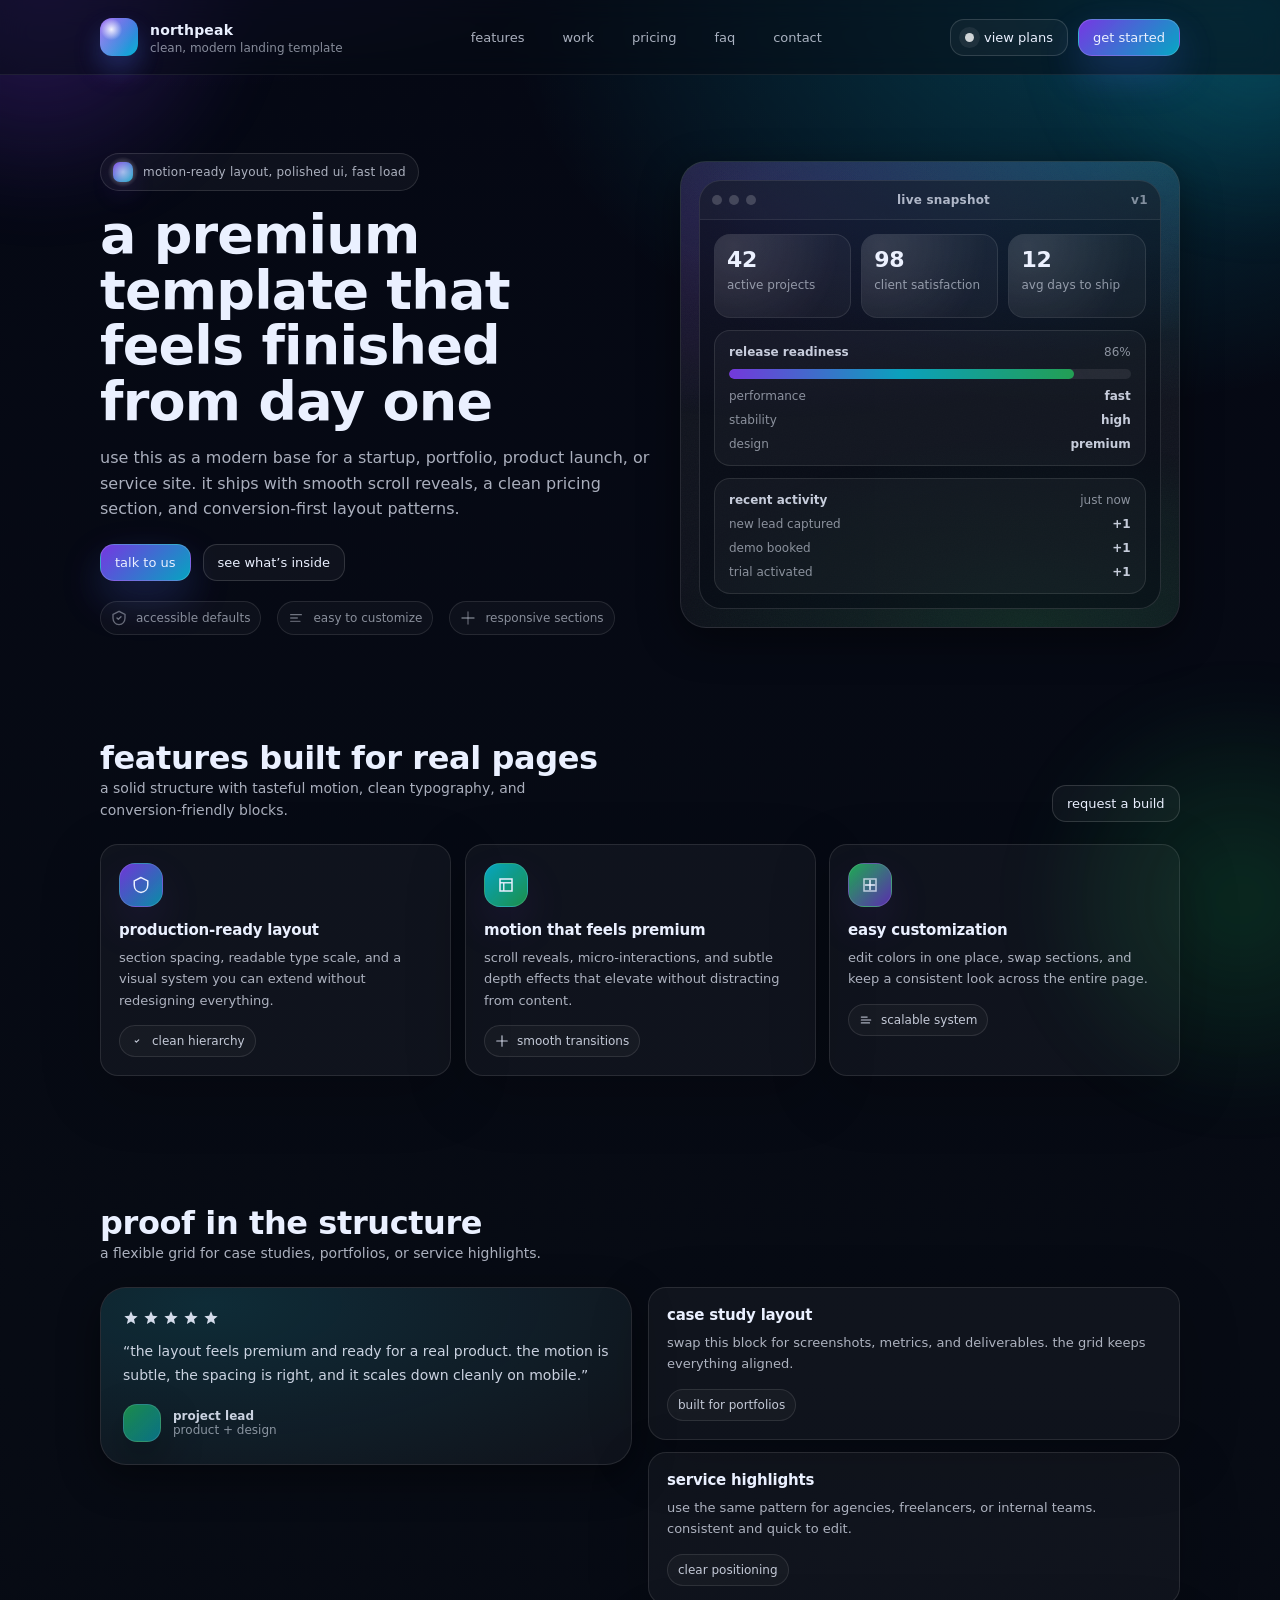
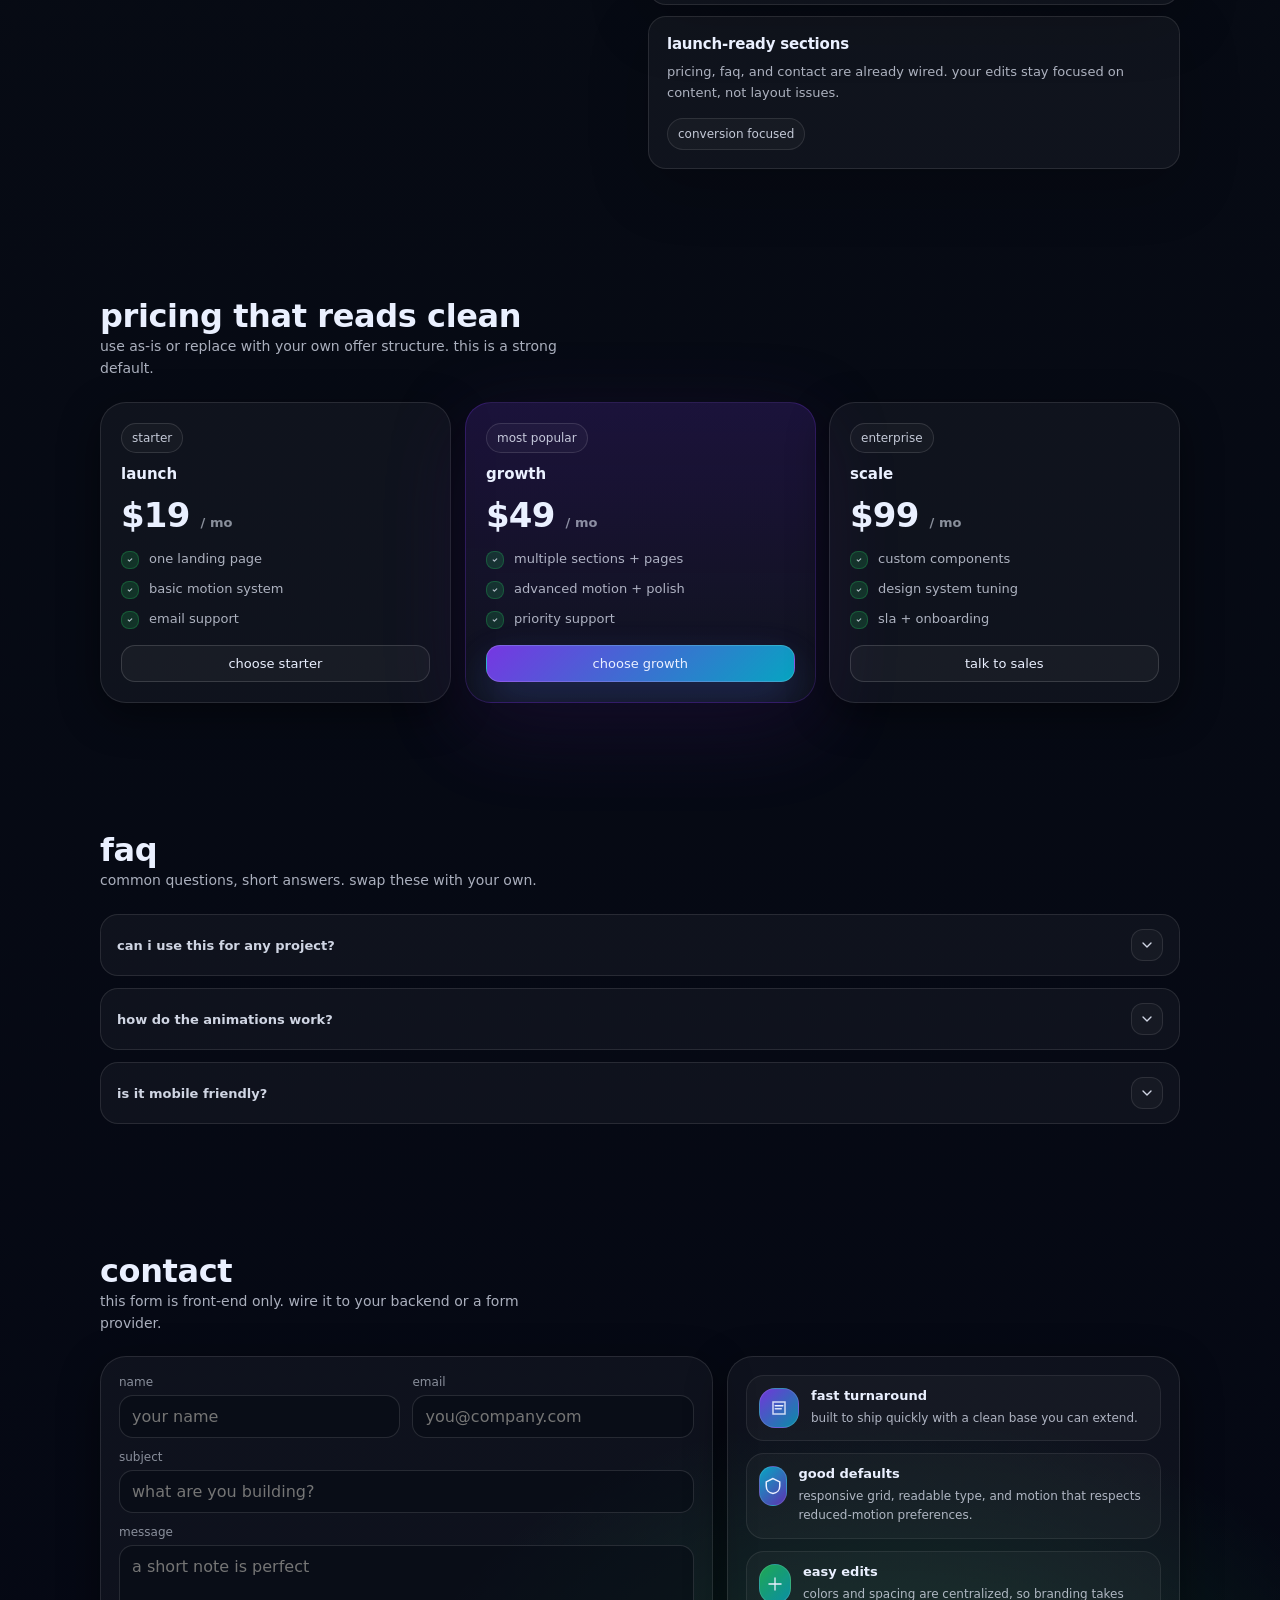
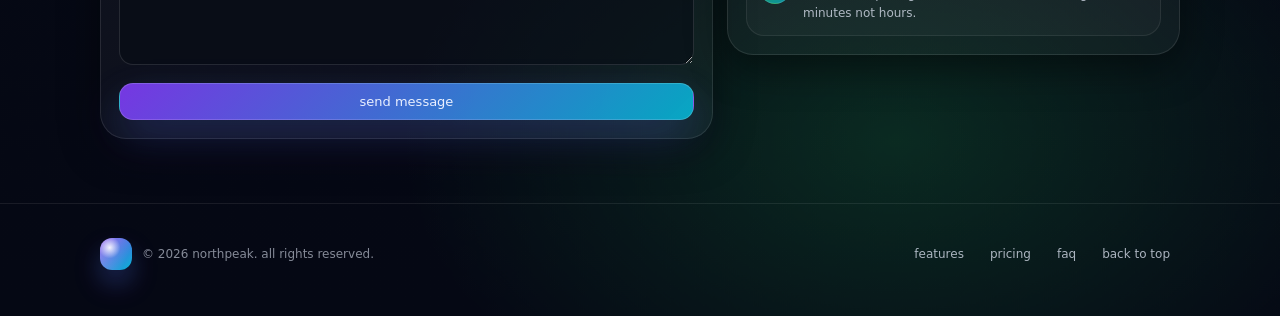
==== index.html @ d3b3d03c "Add files via upload" ====
<!doctype html>
<html lang="en">
<head>
  <meta charset="utf-8" />
  <meta name="viewport" content="width=device-width,initial-scale=1" />
  <meta name="theme-color" content="#0b1220" />
  <title>template</title>
  <style>
    :root{
      --bg:#070b14;
      --panel:rgba(255,255,255,.06);
      --panel2:rgba(255,255,255,.09);
      --stroke:rgba(255,255,255,.12);
      --text:#eaf0ff;
      --muted:rgba(234,240,255,.72);
      --muted2:rgba(234,240,255,.56);
      --brand1:#7c3aed;
      --brand2:#06b6d4;
      --brand3:#22c55e;
      --shadow:0 24px 80px rgba(0,0,0,.55);
      --shadow2:0 12px 40px rgba(0,0,0,.45);
      --r:18px;
      --r2:26px;
      --max:1120px;
      --ease:cubic-bezier(.2,.8,.2,1);
    }

    *{box-sizing:border-box}
    html{scroll-behavior:smooth}
    body{
      margin:0;
      font-family: ui-sans-serif, system-ui, -apple-system, Segoe UI, Roboto, Helvetica, Arial, "Apple Color Emoji","Segoe UI Emoji";
      color:var(--text);
      background:
        radial-gradient(1200px 800px at 15% -10%, rgba(124,58,237,.35), transparent 55%),
        radial-gradient(1000px 700px at 85% 0%, rgba(6,182,212,.28), transparent 58%),
        radial-gradient(900px 600px at 70% 95%, rgba(34,197,94,.18), transparent 55%),
        linear-gradient(180deg, #050814 0%, #070b14 38%, #050814 100%);
      overflow-x:hidden;
    }

    a{color:inherit;text-decoration:none}
    img{max-width:100%;display:block}
    button,input,textarea{font:inherit}

    .wrap{max-width:var(--max);margin:0 auto;padding:0 20px}
    .top{
      position:sticky;
      top:0;
      z-index:50;
      backdrop-filter: blur(14px);
      background:rgba(7,11,20,.55);
      border-bottom:1px solid rgba(255,255,255,.07);
      transition:all .35s var(--ease);
    }
    .top.is-scrolled{
      background:rgba(7,11,20,.78);
      border-bottom:1px solid rgba(255,255,255,.12);
    }
    .nav{
      display:flex;
      align-items:center;
      justify-content:space-between;
      height:74px;
      gap:14px;
    }
    .brand{
      display:flex;
      align-items:center;
      gap:12px;
      min-width:180px;
    }
    .mark{
      width:38px;height:38px;border-radius:12px;
      background:
        radial-gradient(18px 18px at 30% 30%, rgba(255,255,255,.9), rgba(255,255,255,.0) 60%),
        linear-gradient(135deg, var(--brand1), var(--brand2));
      box-shadow: 0 14px 28px rgba(124,58,237,.22), 0 12px 24px rgba(6,182,212,.14);
      position:relative;
      overflow:hidden;
    }
    .mark::after{
      content:"";
      position:absolute;inset:-40%;
      background: linear-gradient(90deg, transparent, rgba(255,255,255,.35), transparent);
      transform: rotate(25deg) translateX(-30%);
      animation: sheen 3.6s var(--ease) infinite;
      opacity:.8;
    }
    @keyframes sheen{
      0%{transform: rotate(25deg) translateX(-45%);opacity:.0}
      18%{opacity:.9}
      42%{opacity:.0;transform: rotate(25deg) translateX(55%)}
      100%{opacity:.0;transform: rotate(25deg) translateX(55%)}
    }
    .brand strong{font-size:14px;letter-spacing:.2px}
    .brand span{display:block;font-size:12px;color:var(--muted2);margin-top:2px}

    .links{
      display:flex;
      align-items:center;
      gap:18px;
    }
    .links a{
      font-size:13px;
      color:var(--muted);
      padding:10px 10px;
      border-radius:12px;
      transition:all .25s var(--ease);
    }
    .links a:hover{
      color:var(--text);
      background:rgba(255,255,255,.06);
    }

    .cta{
      display:flex;
      align-items:center;
      gap:10px;
    }
    .btn{
      border:1px solid rgba(255,255,255,.14);
      background:rgba(255,255,255,.04);
      color:var(--text);
      padding:10px 14px;
      border-radius:14px;
      font-size:13px;
      cursor:pointer;
      transition:all .25s var(--ease);
      display:inline-flex;
      align-items:center;
      gap:10px;
      user-select:none;
    }
    .btn:hover{transform:translateY(-1px);background:rgba(255,255,255,.07);border-color:rgba(255,255,255,.2)}
    .btn:active{transform:translateY(0px) scale(.99)}
    .btn.primary{
      background:linear-gradient(135deg, rgba(124,58,237,.95), rgba(6,182,212,.9));
      border-color:rgba(255,255,255,.16);
      box-shadow:0 18px 44px rgba(124,58,237,.18), 0 16px 40px rgba(6,182,212,.12);
    }
    .btn.primary:hover{filter:saturate(1.05);transform:translateY(-1px)}
    .btn .dot{
      width:9px;height:9px;border-radius:999px;background:rgba(255,255,255,.9);
      box-shadow:0 0 0 6px rgba(255,255,255,.08);
      opacity:.9;
    }

    .burger{
      display:none;
      width:44px;height:44px;
      border-radius:14px;
      border:1px solid rgba(255,255,255,.14);
      background:rgba(255,255,255,.04);
      cursor:pointer;
      transition:all .25s var(--ease);
      align-items:center;
      justify-content:center;
    }
    .burger:hover{background:rgba(255,255,255,.07)}
    .burger svg{opacity:.9}

    .mobile{
      display:none;
      border-top:1px solid rgba(255,255,255,.08);
      padding:14px 0 18px;
    }
    .mobile a{
      display:flex;
      padding:12px 10px;
      border-radius:14px;
      color:var(--muted);
      transition:all .2s var(--ease);
      justify-content:space-between;
    }
    .mobile a:hover{background:rgba(255,255,255,.06);color:var(--text)}
    .mobile .row{
      display:flex;
      gap:10px;
      padding:10px 10px 0;
    }
    .mobile.open{display:block;animation: drop .28s var(--ease) both}
    @keyframes drop{from{opacity:0;transform:translateY(-6px)}to{opacity:1;transform:translateY(0)}}

    .hero{
      position:relative;
      padding:78px 0 40px;
    }
    .grid{
      display:grid;
      grid-template-columns: 1.05fr .95fr;
      gap:28px;
      align-items:center;
    }
    .badge{
      display:inline-flex;
      align-items:center;
      gap:10px;
      padding:8px 12px;
      border:1px solid rgba(255,255,255,.12);
      background:rgba(255,255,255,.04);
      border-radius:999px;
      color:var(--muted);
      font-size:12px;
      letter-spacing:.2px;
      width:max-content;
    }
    .spark{
      width:20px;height:20px;border-radius:7px;
      background:linear-gradient(135deg, rgba(124,58,237,.95), rgba(6,182,212,.9));
      position:relative;
      box-shadow:0 12px 24px rgba(124,58,237,.16);
    }
    .spark::after{
      content:"";
      position:absolute;inset:-40%;
      background:radial-gradient(circle, rgba(255,255,255,.55), transparent 60%);
      animation:pulse 2.4s var(--ease) infinite;
    }
    @keyframes pulse{
      0%,100%{transform:scale(.82);opacity:.55}
      50%{transform:scale(1.05);opacity:.95}
    }

    h1{
      margin:16px 0 14px;
      font-size: clamp(34px, 4.4vw, 54px);
      line-height:1.03;
      letter-spacing:-.8px;
    }
    .lead{
      color:var(--muted);
      font-size:16px;
      line-height:1.6;
      max-width:54ch;
    }
    .hero-actions{
      display:flex;
      gap:12px;
      margin-top:22px;
      flex-wrap:wrap;
    }
    .meta{
      display:flex;
      gap:16px;
      margin-top:20px;
      flex-wrap:wrap;
      color:var(--muted2);
      font-size:12px;
    }
    .meta .pill{
      display:flex;
      align-items:center;
      gap:9px;
      padding:8px 10px;
      border-radius:999px;
      border:1px solid rgba(255,255,255,.1);
      background:rgba(255,255,255,.03);
    }
    .meta svg{opacity:.8}

    .panel{
      border:1px solid rgba(255,255,255,.10);
      background:linear-gradient(180deg, rgba(255,255,255,.06), rgba(255,255,255,.03));
      border-radius:var(--r2);
      box-shadow:var(--shadow2);
      overflow:hidden;
      position:relative;
    }
    .panel::before{
      content:"";
      position:absolute;inset:-2px;
      background:
        radial-gradient(800px 360px at 20% 10%, rgba(124,58,237,.22), transparent 60%),
        radial-gradient(680px 320px at 80% 0%, rgba(6,182,212,.18), transparent 60%),
        radial-gradient(600px 320px at 70% 100%, rgba(34,197,94,.14), transparent 62%);
      opacity:.9;
      pointer-events:none;
    }
    .panel-inner{
      position:relative;
      padding:18px;
    }
    .mock{
      border-radius:22px;
      border:1px solid rgba(255,255,255,.12);
      background:rgba(7,11,20,.55);
      overflow:hidden;
    }
    .mock-top{
      display:flex;
      gap:8px;
      padding:12px 12px;
      border-bottom:1px solid rgba(255,255,255,.08);
      background:rgba(255,255,255,.03);
      align-items:center;
      justify-content:space-between;
    }
    .dots{display:flex;gap:7px;align-items:center}
    .dots i{
      width:10px;height:10px;border-radius:999px;display:block;
      background:rgba(255,255,255,.18);
    }
    .mock-top b{
      font-size:12px;
      color:rgba(234,240,255,.8);
      letter-spacing:.2px;
      font-weight:600;
      opacity:.9;
    }
    .mock-body{
      padding:14px;
      display:grid;
      gap:12px;
    }
    .kpi{
      display:grid;
      grid-template-columns: repeat(3, 1fr);
      gap:10px;
    }
    .kpi .card{
      border:1px solid rgba(255,255,255,.1);
      background:rgba(255,255,255,.04);
      border-radius:16px;
      padding:12px;
      min-height:84px;
      position:relative;
      overflow:hidden;
      transform:translateZ(0);
    }
    .kpi .card::after{
      content:"";
      position:absolute;inset:-40%;
      background:radial-gradient(circle at 30% 30%, rgba(255,255,255,.16), transparent 55%);
      opacity:.75;
      transform:translate3d(0,0,0);
      animation: floaty 5.5s var(--ease) infinite;
    }
    @keyframes floaty{
      0%,100%{transform:translate3d(-6%, -4%, 0)}
      50%{transform:translate3d(6%, 5%, 0)}
    }
    .kpi .card > div{position:relative}
    .kpi .num{
      font-size:22px;
      letter-spacing:-.3px;
      font-weight:700;
    }
    .kpi .lbl{
      margin-top:6px;
      font-size:12px;
      color:var(--muted2);
    }
    .mini{
      border:1px solid rgba(255,255,255,.1);
      background:rgba(255,255,255,.04);
      border-radius:16px;
      padding:14px;
      display:grid;
      gap:10px;
    }
    .bar{
      height:10px;border-radius:999px;
      background:rgba(255,255,255,.08);
      overflow:hidden;
      position:relative;
    }
    .bar > span{
      display:block;height:100%;
      width:0%;
      border-radius:999px;
      background:linear-gradient(90deg, rgba(124,58,237,.9), rgba(6,182,212,.85), rgba(34,197,94,.75));
      transition:width 1.2s var(--ease);
      box-shadow:0 12px 30px rgba(124,58,237,.14);
    }
    .mini .row{
      display:flex;align-items:center;justify-content:space-between;
      color:rgba(234,240,255,.84);
      font-size:12px;
    }
    .mini .row span{color:var(--muted2)}
    .noise{
      position:absolute;inset:0;
      background-image:url("data:image/svg+xml,%3Csvg xmlns='http://www.w3.org/2000/svg' width='180' height='180'%3E%3Cfilter id='n'%3E%3CfeTurbulence type='fractalNoise' baseFrequency='.75' numOctaves='3' stitchTiles='stitch'/%3E%3C/filter%3E%3Crect width='180' height='180' filter='url(%23n)' opacity='.14'/%3E%3C/svg%3E");
      mix-blend-mode:overlay;
      opacity:.25;
      pointer-events:none;
    }

    .section{
      padding:64px 0;
    }
    .head{
      display:flex;
      align-items:flex-end;
      justify-content:space-between;
      gap:20px;
      margin-bottom:22px;
    }
    .head h2{
      margin:0;
      font-size: clamp(22px, 3vw, 32px);
      letter-spacing:-.4px;
    }
    .head p{
      margin:0;
      color:var(--muted);
      max-width:52ch;
      line-height:1.6;
      font-size:14px;
    }

    .cards{
      display:grid;
      grid-template-columns: repeat(3, 1fr);
      gap:14px;
    }
    .card2{
      border:1px solid rgba(255,255,255,.1);
      background:rgba(255,255,255,.04);
      border-radius:var(--r);
      padding:18px;
      box-shadow: 0 18px 60px rgba(0,0,0,.22);
      transition: transform .35s var(--ease), background .35s var(--ease), border-color .35s var(--ease);
      position:relative;
      overflow:hidden;
    }
    .card2:hover{
      transform: translateY(-4px);
      background:rgba(255,255,255,.06);
      border-color:rgba(255,255,255,.16);
    }
    .ic{
      width:44px;height:44px;border-radius:16px;
      background:linear-gradient(135deg, rgba(124,58,237,.9), rgba(6,182,212,.75));
      border:1px solid rgba(255,255,255,.12);
      box-shadow: 0 18px 44px rgba(124,58,237,.12);
      display:flex;align-items:center;justify-content:center;
      margin-bottom:14px;
    }
    .card2 h3{
      margin:0 0 8px;
      font-size:15px;
      letter-spacing:-.2px;
    }
    .card2 p{
      margin:0;
      color:var(--muted);
      font-size:13px;
      line-height:1.65;
    }
    .chip{
      display:inline-flex;
      align-items:center;
      gap:8px;
      margin-top:14px;
      font-size:12px;
      color:rgba(234,240,255,.82);
      padding:8px 10px;
      border-radius:999px;
      border:1px solid rgba(255,255,255,.1);
      background:rgba(255,255,255,.03);
    }

    .split{
      display:grid;
      grid-template-columns: 1fr 1fr;
      gap:16px;
      align-items:start;
    }

    .quote{
      border:1px solid rgba(255,255,255,.1);
      background:rgba(255,255,255,.04);
      border-radius:var(--r2);
      padding:22px;
      box-shadow:var(--shadow2);
      position:relative;
      overflow:hidden;
    }
    .quote::before{
      content:"";
      position:absolute;inset:-2px;
      background:radial-gradient(900px 360px at 20% 10%, rgba(6,182,212,.16), transparent 60%);
      opacity:.9;
      pointer-events:none;
    }
    .quote > div{position:relative}
    .quote .stars{display:flex;gap:4px;opacity:.9}
    .quote p{
      margin:14px 0 16px;
      color:rgba(234,240,255,.86);
      line-height:1.7;
      font-size:14px;
    }
    .who{
      display:flex;align-items:center;gap:12px;
      color:var(--muted2);
      font-size:12px;
    }
    .avatar{
      width:38px;height:38px;border-radius:14px;
      background:linear-gradient(135deg, rgba(34,197,94,.65), rgba(6,182,212,.55));
      border:1px solid rgba(255,255,255,.12);
      box-shadow:0 18px 40px rgba(0,0,0,.35);
    }
    .who b{color:rgba(234,240,255,.86);font-weight:650}

    .pricing{
      display:grid;
      grid-template-columns: repeat(3, 1fr);
      gap:14px;
      align-items:stretch;
    }
    .price{
      border:1px solid rgba(255,255,255,.1);
      background:rgba(255,255,255,.04);
      border-radius:var(--r2);
      padding:20px;
      box-shadow:var(--shadow2);
      position:relative;
      overflow:hidden;
      transition: transform .35s var(--ease), background .35s var(--ease), border-color .35s var(--ease);
    }
    .price:hover{transform:translateY(-4px);border-color:rgba(255,255,255,.16);background:rgba(255,255,255,.055)}
    .price.featured{
      background:linear-gradient(180deg, rgba(124,58,237,.18), rgba(255,255,255,.04));
      border-color:rgba(124,58,237,.25);
      box-shadow:0 26px 90px rgba(124,58,237,.14), 0 18px 70px rgba(0,0,0,.45);
    }
    .price .tag{
      display:inline-flex;
      padding:7px 10px;
      border-radius:999px;
      font-size:12px;
      border:1px solid rgba(255,255,255,.12);
      background:rgba(255,255,255,.03);
      color:rgba(234,240,255,.82);
    }
    .price h3{margin:12px 0 6px;font-size:15px}
    .amt{font-size:34px;font-weight:780;letter-spacing:-.8px;margin:12px 0 6px}
    .amt span{font-size:13px;color:var(--muted2);font-weight:600;letter-spacing:0}
    .list{margin:14px 0 16px;padding:0;list-style:none;display:grid;gap:10px}
    .list li{display:flex;gap:10px;align-items:flex-start;color:var(--muted);font-size:13px;line-height:1.5}
    .tick{
      width:18px;height:18px;border-radius:8px;
      background:rgba(34,197,94,.18);
      border:1px solid rgba(34,197,94,.28);
      display:flex;align-items:center;justify-content:center;
      flex:0 0 auto;
      margin-top:2px;
    }

    .faq{
      display:grid;
      gap:12px;
    }
    details{
      border:1px solid rgba(255,255,255,.1);
      background:rgba(255,255,255,.04);
      border-radius:var(--r);
      padding:14px 16px;
      transition:background .25s var(--ease), border-color .25s var(--ease);
    }
    details[open]{background:rgba(255,255,255,.06);border-color:rgba(255,255,255,.16)}
    summary{
      cursor:pointer;
      list-style:none;
      display:flex;align-items:center;justify-content:space-between;
      gap:12px;
      color:rgba(234,240,255,.88);
      font-weight:640;
      font-size:13px;
      outline:none;
    }
    summary::-webkit-details-marker{display:none}
    .ans{
      margin-top:10px;
      color:var(--muted);
      line-height:1.7;
      font-size:13px;
      max-width:90ch;
    }
    .chev{
      width:32px;height:32px;border-radius:12px;
      border:1px solid rgba(255,255,255,.1);
      background:rgba(255,255,255,.03);
      display:flex;align-items:center;justify-content:center;
      transition:transform .25s var(--ease);
      flex:0 0 auto;
    }
    details[open] .chev{transform:rotate(180deg)}

    .contact{
      display:grid;
      grid-template-columns: 1.15fr .85fr;
      gap:14px;
      align-items:start;
    }
    .form{
      border:1px solid rgba(255,255,255,.1);
      background:rgba(255,255,255,.04);
      border-radius:var(--r2);
      padding:18px;
      box-shadow:var(--shadow2);
    }
    .form .row{
      display:grid;
      grid-template-columns: 1fr 1fr;
      gap:12px;
      margin-bottom:12px;
    }
    .field label{
      display:block;
      font-size:12px;
      color:var(--muted2);
      margin:0 0 6px;
    }
    .field input,.field textarea{
      width:100%;
      border-radius:14px;
      border:1px solid rgba(255,255,255,.12);
      background:rgba(7,11,20,.55);
      padding:11px 12px;
      color:rgba(234,240,255,.9);
      outline:none;
      transition:border-color .2s var(--ease), background .2s var(--ease);
    }
    .field input:focus,.field textarea:focus{
      border-color:rgba(6,182,212,.38);
      background:rgba(7,11,20,.68);
    }
    .field textarea{min-height:120px;resize:vertical}
    .side{
      border:1px solid rgba(255,255,255,.1);
      background:rgba(255,255,255,.04);
      border-radius:var(--r2);
      padding:18px;
      box-shadow:var(--shadow2);
      display:grid;
      gap:12px;
      position:sticky;
      top:100px;
    }
    .side .item{
      display:flex;gap:12px;align-items:flex-start;
      padding:12px;
      border-radius:18px;
      border:1px solid rgba(255,255,255,.08);
      background:rgba(255,255,255,.03);
    }
    .side .item b{display:block;font-size:13px}
    .side .item p{margin:6px 0 0;color:var(--muted);font-size:12px;line-height:1.6}

    .footer{
      padding:34px 0 46px;
      border-top:1px solid rgba(255,255,255,.08);
      color:var(--muted2);
      font-size:12px;
    }
    .foot{
      display:flex;align-items:center;justify-content:space-between;gap:18px;flex-wrap:wrap;
    }
    .foot a{color:var(--muted);padding:8px 10px;border-radius:12px}
    .foot a:hover{background:rgba(255,255,255,.06);color:rgba(234,240,255,.86)}

    .reveal{
      opacity:0;
      transform: translateY(14px);
      transition: opacity .7s var(--ease), transform .7s var(--ease);
      will-change: transform, opacity;
    }
    .reveal.in{
      opacity:1;
      transform: translateY(0px);
    }
    .reveal.delay1{transition-delay:.06s}
    .reveal.delay2{transition-delay:.12s}
    .reveal.delay3{transition-delay:.18s}
    .reveal.delay4{transition-delay:.24s}

    .glow{
      position:absolute;
      inset:auto;
      pointer-events:none;
      filter: blur(30px);
      opacity:.55;
      transform:translateZ(0);
    }
    .glow.g1{width:520px;height:520px;left:-220px;top:-260px;background:radial-gradient(circle, rgba(124,58,237,.55), transparent 60%)}
    .glow.g2{width:520px;height:520px;right:-240px;top:-240px;background:radial-gradient(circle, rgba(6,182,212,.45), transparent 60%)}
    .glow.g3{width:520px;height:520px;right:-220px;bottom:-260px;background:radial-gradient(circle, rgba(34,197,94,.34), transparent 60%)}

    @media (max-width: 980px){
      .grid{grid-template-columns:1fr;gap:18px}
      .cards{grid-template-columns:1fr;gap:12px}
      .pricing{grid-template-columns:1fr;gap:12px}
      .split{grid-template-columns:1fr}
      .contact{grid-template-columns:1fr}
      .side{position:relative;top:auto}
      .links{display:none}
      .burger{display:flex}
      .brand{min-width:auto}
      .kpi{grid-template-columns:1fr;gap:10px}
      .form .row{grid-template-columns:1fr}
    }

    @media (prefers-reduced-motion: reduce){
      html{scroll-behavior:auto}
      .mark::after,.spark::after,.kpi .card::after{animation:none}
      .reveal{transition:none;transform:none;opacity:1}
      .btn:hover,.card2:hover,.price:hover{transform:none}
    }
  </style>
</head>
<body>
  <div class="glow g1"></div>
  <div class="glow g2"></div>
  <div class="glow g3"></div>

  <header class="top" id="top">
    <div class="wrap">
      <div class="nav">
        <a class="brand" href="#home" aria-label="home">
          <div class="mark" aria-hidden="true"></div>
          <div>
            <strong>northpeak</strong>
            <span>clean, modern landing template</span>
          </div>
        </a>

        <nav class="links" aria-label="primary">
          <a href="#features">features</a>
          <a href="#work">work</a>
          <a href="#pricing">pricing</a>
          <a href="#faq">faq</a>
          <a href="#contact">contact</a>
        </nav>

        <div class="cta">
          <a class="btn" href="#pricing"><span class="dot"></span>view plans</a>
          <a class="btn primary" href="#contact">get started</a>
          <button class="burger" id="burger" aria-label="open menu" aria-expanded="false">
            <svg width="18" height="18" viewBox="0 0 24 24" fill="none" xmlns="http://www.w3.org/2000/svg" aria-hidden="true">
              <path d="M4 7H20" stroke="currentColor" stroke-width="2" stroke-linecap="round"/>
              <path d="M4 12H20" stroke="currentColor" stroke-width="2" stroke-linecap="round"/>
              <path d="M4 17H20" stroke="currentColor" stroke-width="2" stroke-linecap="round"/>
            </svg>
          </button>
        </div>
      </div>

      <div class="mobile" id="mobile">
        <a href="#features">features <span>→</span></a>
        <a href="#work">work <span>→</span></a>
        <a href="#pricing">pricing <span>→</span></a>
        <a href="#faq">faq <span>→</span></a>
        <a href="#contact">contact <span>→</span></a>
        <div class="row">
          <a class="btn" href="#pricing" style="flex:1;justify-content:center"><span class="dot"></span>view plans</a>
          <a class="btn primary" href="#contact" style="flex:1;justify-content:center">get started</a>
        </div>
      </div>
    </div>
  </header>

  <main id="home">
    <section class="hero">
      <div class="wrap">
        <div class="grid">
          <div>
            <div class="badge reveal in">
              <div class="spark" aria-hidden="true"></div>
              motion-ready layout, polished ui, fast load
            </div>

            <h1 class="reveal in delay1">a premium template that feels finished from day one</h1>
            <p class="lead reveal in delay2">
              use this as a modern base for a startup, portfolio, product launch, or service site. it ships with
              smooth scroll reveals, a clean pricing section, and conversion-first layout patterns.
            </p>

            <div class="hero-actions reveal in delay3">
              <a class="btn primary" href="#contact">talk to us</a>
              <a class="btn" href="#features">see what’s inside</a>
            </div>

            <div class="meta reveal in delay4">
              <div class="pill">
                <svg width="16" height="16" viewBox="0 0 24 24" fill="none" xmlns="http://www.w3.org/2000/svg" aria-hidden="true">
                  <path d="M12 2L3 6.5V12C3 17.25 6.6 21.5 12 22C17.4 21.5 21 17.25 21 12V6.5L12 2Z" stroke="currentColor" stroke-width="2" opacity=".9"/>
                  <path d="M9 12L11 14L15 10" stroke="currentColor" stroke-width="2" stroke-linecap="round" stroke-linejoin="round"/>
                </svg>
                accessible defaults
              </div>
              <div class="pill">
                <svg width="16" height="16" viewBox="0 0 24 24" fill="none" xmlns="http://www.w3.org/2000/svg" aria-hidden="true">
                  <path d="M4 7H20" stroke="currentColor" stroke-width="2" stroke-linecap="round"/>
                  <path d="M4 12H14" stroke="currentColor" stroke-width="2" stroke-linecap="round" opacity=".9"/>
                  <path d="M4 17H18" stroke="currentColor" stroke-width="2" stroke-linecap="round" opacity=".8"/>
                </svg>
                easy to customize
              </div>
              <div class="pill">
                <svg width="16" height="16" viewBox="0 0 24 24" fill="none" xmlns="http://www.w3.org/2000/svg" aria-hidden="true">
                  <path d="M12 3V21" stroke="currentColor" stroke-width="2" stroke-linecap="round" opacity=".8"/>
                  <path d="M3 12H21" stroke="currentColor" stroke-width="2" stroke-linecap="round"/>
                </svg>
                responsive sections
              </div>
            </div>
          </div>

          <div class="panel reveal in delay2">
            <div class="noise"></div>
            <div class="panel-inner">
              <div class="mock" aria-label="preview panel">
                <div class="mock-top">
                  <div class="dots" aria-hidden="true"><i></i><i></i><i></i></div>
                  <b>live snapshot</b>
                  <b style="opacity:.65">v1</b>
                </div>

                <div class="mock-body">
                  <div class="kpi">
                    <div class="card">
                      <div>
                        <div class="num" data-count="42">0</div>
                        <div class="lbl">active projects</div>
                      </div>
                    </div>
                    <div class="card">
                      <div>
                        <div class="num" data-count="98">0</div>
                        <div class="lbl">client satisfaction</div>
                      </div>
                    </div>
                    <div class="card">
                      <div>
                        <div class="num" data-count="12">0</div>
                        <div class="lbl">avg days to ship</div>
                      </div>
                    </div>
                  </div>

                  <div class="mini">
                    <div class="row"><b style="font-size:12px">release readiness</b><span id="pct">0%</span></div>
                    <div class="bar" aria-label="progress"><span id="bar"></span></div>
                    <div class="row"><span>performance</span><b>fast</b></div>
                    <div class="row"><span>stability</span><b>high</b></div>
                    <div class="row"><span>design</span><b>premium</b></div>
                  </div>

                  <div class="mini">
                    <div class="row"><b style="font-size:12px">recent activity</b><span>just now</span></div>
                    <div class="row"><span>new lead captured</span><b>+1</b></div>
                    <div class="row"><span>demo booked</span><b>+1</b></div>
                    <div class="row"><span>trial activated</span><b>+1</b></div>
                  </div>
                </div>
              </div>
            </div>
          </div>

        </div>
      </div>
    </section>

    <section class="section" id="features">
      <div class="wrap">
        <div class="head">
          <div>
            <h2 class="reveal">features built for real pages</h2>
            <p class="reveal delay1">a solid structure with tasteful motion, clean typography, and conversion-friendly blocks.</p>
          </div>
          <a class="btn reveal delay2" href="#contact">request a build</a>
        </div>

        <div class="cards">
          <article class="card2 reveal">
            <div class="ic" aria-hidden="true">
              <svg width="18" height="18" viewBox="0 0 24 24" fill="none" xmlns="http://www.w3.org/2000/svg">
                <path d="M12 2L3 6.5V12C3 17.25 6.6 21.5 12 22C17.4 21.5 21 17.25 21 12V6.5L12 2Z" stroke="currentColor" stroke-width="2"/>
              </svg>
            </div>
            <h3>production-ready layout</h3>
            <p>section spacing, readable type scale, and a visual system you can extend without redesigning everything.</p>
            <div class="chip">
              <svg width="14" height="14" viewBox="0 0 24 24" fill="none" xmlns="http://www.w3.org/2000/svg" aria-hidden="true">
                <path d="M9 12L11 14L15 10" stroke="currentColor" stroke-width="2" stroke-linecap="round" stroke-linejoin="round"/>
              </svg>
              clean hierarchy
            </div>
          </article>

          <article class="card2 reveal delay1">
            <div class="ic" aria-hidden="true" style="background:linear-gradient(135deg, rgba(6,182,212,.9), rgba(34,197,94,.7))">
              <svg width="18" height="18" viewBox="0 0 24 24" fill="none" xmlns="http://www.w3.org/2000/svg">
                <path d="M4 4H20V20H4V4Z" stroke="currentColor" stroke-width="2"/>
                <path d="M4 9H20" stroke="currentColor" stroke-width="2" opacity=".9"/>
                <path d="M9 20V9" stroke="currentColor" stroke-width="2" opacity=".9"/>
              </svg>
            </div>
            <h3>motion that feels premium</h3>
            <p>scroll reveals, micro-interactions, and subtle depth effects that elevate without distracting from content.</p>
            <div class="chip">
              <svg width="14" height="14" viewBox="0 0 24 24" fill="none" xmlns="http://www.w3.org/2000/svg" aria-hidden="true">
                <path d="M12 3V21" stroke="currentColor" stroke-width="2" stroke-linecap="round"/>
                <path d="M3 12H21" stroke="currentColor" stroke-width="2" stroke-linecap="round"/>
              </svg>
              smooth transitions
            </div>
          </article>

          <article class="card2 reveal delay2">
            <div class="ic" aria-hidden="true" style="background:linear-gradient(135deg, rgba(34,197,94,.85), rgba(124,58,237,.7))">
              <svg width="18" height="18" viewBox="0 0 24 24" fill="none" xmlns="http://www.w3.org/2000/svg">
                <path d="M12 6V18" stroke="currentColor" stroke-width="2" stroke-linecap="round"/>
                <path d="M6 12H18" stroke="currentColor" stroke-width="2" stroke-linecap="round"/>
                <path d="M4 4H20V20H4V4Z" stroke="currentColor" stroke-width="2" opacity=".75"/>
              </svg>
            </div>
            <h3>easy customization</h3>
            <p>edit colors in one place, swap sections, and keep a consistent look across the entire page.</p>
            <div class="chip">
              <svg width="14" height="14" viewBox="0 0 24 24" fill="none" xmlns="http://www.w3.org/2000/svg" aria-hidden="true">
                <path d="M4 12H20" stroke="currentColor" stroke-width="2" stroke-linecap="round"/>
                <path d="M4 7H14" stroke="currentColor" stroke-width="2" stroke-linecap="round" opacity=".85"/>
                <path d="M4 17H18" stroke="currentColor" stroke-width="2" stroke-linecap="round" opacity=".85"/>
              </svg>
              scalable system
            </div>
          </article>
        </div>
      </div>
    </section>

    <section class="section" id="work">
      <div class="wrap">
        <div class="head">
          <div>
            <h2 class="reveal">proof in the structure</h2>
            <p class="reveal delay1">a flexible grid for case studies, portfolios, or service highlights.</p>
          </div>
        </div>

        <div class="split">
          <div class="quote reveal">
            <div>
              <div class="stars" aria-hidden="true">
                <svg width="16" height="16" viewBox="0 0 24 24" fill="currentColor"><path d="M12 17.27L18.18 21L16.54 13.97L22 9.24L14.81 8.63L12 2L9.19 8.63L2 9.24L7.46 13.97L5.82 21L12 17.27Z"/></svg>
                <svg width="16" height="16" viewBox="0 0 24 24" fill="currentColor"><path d="M12 17.27L18.18 21L16.54 13.97L22 9.24L14.81 8.63L12 2L9.19 8.63L2 9.24L7.46 13.97L5.82 21L12 17.27Z"/></svg>
                <svg width="16" height="16" viewBox="0 0 24 24" fill="currentColor"><path d="M12 17.27L18.18 21L16.54 13.97L22 9.24L14.81 8.63L12 2L9.19 8.63L2 9.24L7.46 13.97L5.82 21L12 17.27Z"/></svg>
                <svg width="16" height="16" viewBox="0 0 24 24" fill="currentColor"><path d="M12 17.27L18.18 21L16.54 13.97L22 9.24L14.81 8.63L12 2L9.19 8.63L2 9.24L7.46 13.97L5.82 21L12 17.27Z"/></svg>
                <svg width="16" height="16" viewBox="0 0 24 24" fill="currentColor"><path d="M12 17.27L18.18 21L16.54 13.97L22 9.24L14.81 8.63L12 2L9.19 8.63L2 9.24L7.46 13.97L5.82 21L12 17.27Z"/></svg>
              </div>
              <p>
                “the layout feels premium and ready for a real product. the motion is subtle, the spacing is right,
                and it scales down cleanly on mobile.”
              </p>
              <div class="who">
                <div class="avatar" aria-hidden="true"></div>
                <div>
                  <b>project lead</b>
                  <div>product + design</div>
                </div>
              </div>
            </div>
          </div>

          <div class="cards" style="grid-template-columns:1fr;gap:12px">
            <article class="card2 reveal delay1">
              <h3>case study layout</h3>
              <p>swap this block for screenshots, metrics, and deliverables. the grid keeps everything aligned.</p>
              <div class="chip">built for portfolios</div>
            </article>
            <article class="card2 reveal delay2">
              <h3>service highlights</h3>
              <p>use the same pattern for agencies, freelancers, or internal teams. consistent and quick to edit.</p>
              <div class="chip">clear positioning</div>
            </article>
            <article class="card2 reveal delay3">
              <h3>launch-ready sections</h3>
              <p>pricing, faq, and contact are already wired. your edits stay focused on content, not layout issues.</p>
              <div class="chip">conversion focused</div>
            </article>
          </div>
        </div>
      </div>
    </section>

    <section class="section" id="pricing">
      <div class="wrap">
        <div class="head">
          <div>
            <h2 class="reveal">pricing that reads clean</h2>
            <p class="reveal delay1">use as-is or replace with your own offer structure. this is a strong default.</p>
          </div>
        </div>

        <div class="pricing">
          <div class="price reveal">
            <div class="tag">starter</div>
            <h3>launch</h3>
            <div class="amt">$19 <span>/ mo</span></div>
            <ul class="list">
              <li><span class="tick" aria-hidden="true">
                <svg width="14" height="14" viewBox="0 0 24 24" fill="none" xmlns="http://www.w3.org/2000/svg"><path d="M9 12L11 14L15 10" stroke="currentColor" stroke-width="2" stroke-linecap="round" stroke-linejoin="round"/></svg>
              </span>one landing page</li>
              <li><span class="tick" aria-hidden="true">
                <svg width="14" height="14" viewBox="0 0 24 24" fill="none" xmlns="http://www.w3.org/2000/svg"><path d="M9 12L11 14L15 10" stroke="currentColor" stroke-width="2" stroke-linecap="round" stroke-linejoin="round"/></svg>
              </span>basic motion system</li>
              <li><span class="tick" aria-hidden="true">
                <svg width="14" height="14" viewBox="0 0 24 24" fill="none" xmlns="http://www.w3.org/2000/svg"><path d="M9 12L11 14L15 10" stroke="currentColor" stroke-width="2" stroke-linecap="round" stroke-linejoin="round"/></svg>
              </span>email support</li>
            </ul>
            <a class="btn" href="#contact" style="width:100%;justify-content:center">choose starter</a>
          </div>

          <div class="price featured reveal delay1">
            <div class="tag">most popular</div>
            <h3>growth</h3>
            <div class="amt">$49 <span>/ mo</span></div>
            <ul class="list">
              <li><span class="tick" aria-hidden="true">
                <svg width="14" height="14" viewBox="0 0 24 24" fill="none" xmlns="http://www.w3.org/2000/svg"><path d="M9 12L11 14L15 10" stroke="currentColor" stroke-width="2" stroke-linecap="round" stroke-linejoin="round"/></svg>
              </span>multiple sections + pages</li>
              <li><span class="tick" aria-hidden="true">
                <svg width="14" height="14" viewBox="0 0 24 24" fill="none" xmlns="http://www.w3.org/2000/svg"><path d="M9 12L11 14L15 10" stroke="currentColor" stroke-width="2" stroke-linecap="round" stroke-linejoin="round"/></svg>
              </span>advanced motion + polish</li>
              <li><span class="tick" aria-hidden="true">
                <svg width="14" height="14" viewBox="0 0 24 24" fill="none" xmlns="http://www.w3.org/2000/svg"><path d="M9 12L11 14L15 10" stroke="currentColor" stroke-width="2" stroke-linecap="round" stroke-linejoin="round"/></svg>
              </span>priority support</li>
            </ul>
            <a class="btn primary" href="#contact" style="width:100%;justify-content:center">choose growth</a>
          </div>

          <div class="price reveal delay2">
            <div class="tag">enterprise</div>
            <h3>scale</h3>
            <div class="amt">$99 <span>/ mo</span></div>
            <ul class="list">
              <li><span class="tick" aria-hidden="true">
                <svg width="14" height="14" viewBox="0 0 24 24" fill="none" xmlns="http://www.w3.org/2000/svg"><path d="M9 12L11 14L15 10" stroke="currentColor" stroke-width="2" stroke-linecap="round" stroke-linejoin="round"/></svg>
              </span>custom components</li>
              <li><span class="tick" aria-hidden="true">
                <svg width="14" height="14" viewBox="0 0 24 24" fill="none" xmlns="http://www.w3.org/2000/svg"><path d="M9 12L11 14L15 10" stroke="currentColor" stroke-width="2" stroke-linecap="round" stroke-linejoin="round"/></svg>
              </span>design system tuning</li>
              <li><span class="tick" aria-hidden="true">
                <svg width="14" height="14" viewBox="0 0 24 24" fill="none" xmlns="http://www.w3.org/2000/svg"><path d="M9 12L11 14L15 10" stroke="currentColor" stroke-width="2" stroke-linecap="round" stroke-linejoin="round"/></svg>
              </span>sla + onboarding</li>
            </ul>
            <a class="btn" href="#contact" style="width:100%;justify-content:center">talk to sales</a>
          </div>
        </div>
      </div>
    </section>

    <section class="section" id="faq">
      <div class="wrap">
        <div class="head">
          <div>
            <h2 class="reveal">faq</h2>
            <p class="reveal delay1">common questions, short answers. swap these with your own.</p>
          </div>
        </div>

        <div class="faq">
          <details class="reveal">
            <summary>can i use this for any project? <span class="chev" aria-hidden="true">
              <svg width="16" height="16" viewBox="0 0 24 24" fill="none" xmlns="http://www.w3.org/2000/svg"><path d="M6 9L12 15L18 9" stroke="currentColor" stroke-width="2" stroke-linecap="round" stroke-linejoin="round"/></svg>
            </span></summary>
            <div class="ans">yes. it’s a general-purpose template. change the brand, sections, and copy to fit your use case.</div>
          </details>

          <details class="reveal delay1">
            <summary>how do the animations work? <span class="chev" aria-hidden="true">
              <svg width="16" height="16" viewBox="0 0 24 24" fill="none" xmlns="http://www.w3.org/2000/svg"><path d="M6 9L12 15L18 9" stroke="currentColor" stroke-width="2" stroke-linecap="round" stroke-linejoin="round"/></svg>
            </span></summary>
            <div class="ans">scroll reveals use intersection observer. the counters and progress bar trigger once the hero panel is visible.</div>
          </details>

          <details class="reveal delay2">
            <summary>is it mobile friendly? <span class="chev" aria-hidden="true">
              <svg width="16" height="16" viewBox="0 0 24 24" fill="none" xmlns="http://www.w3.org/2000/svg"><path d="M6 9L12 15L18 9" stroke="currentColor" stroke-width="2" stroke-linecap="round" stroke-linejoin="round"/></svg>
            </span></summary>
            <div class="ans">yes. it collapses navigation into a simple menu and converts multi-column sections into single-column layouts.</div>
          </details>
        </div>
      </div>
    </section>

    <section class="section" id="contact">
      <div class="wrap">
        <div class="head">
          <div>
            <h2 class="reveal">contact</h2>
            <p class="reveal delay1">this form is front-end only. wire it to your backend or a form provider.</p>
          </div>
        </div>

        <div class="contact">
          <form class="form reveal" id="form">
            <div class="row">
              <div class="field">
                <label for="name">name</label>
                <input id="name" name="name" autocomplete="name" placeholder="your name" required />
              </div>
              <div class="field">
                <label for="email">email</label>
                <input id="email" name="email" type="email" autocomplete="email" placeholder="you@company.com" required />
              </div>
            </div>
            <div class="field" style="margin-bottom:12px">
              <label for="subject">subject</label>
              <input id="subject" name="subject" placeholder="what are you building?" required />
            </div>
            <div class="field" style="margin-bottom:14px">
              <label for="message">message</label>
              <textarea id="message" name="message" placeholder="a short note is perfect" required></textarea>
            </div>
            <button class="btn primary" type="submit" style="width:100%;justify-content:center">send message</button>
            <div id="toast" style="margin-top:10px;color:rgba(234,240,255,.78);font-size:12px;display:none"></div>
          </form>

          <aside class="side reveal delay1">
            <div class="item">
              <div class="ic" aria-hidden="true" style="width:40px;height:40px;border-radius:16px;margin:0;box-shadow:none">
                <svg width="18" height="18" viewBox="0 0 24 24" fill="none" xmlns="http://www.w3.org/2000/svg">
                  <path d="M4 4H20V20H4V4Z" stroke="currentColor" stroke-width="2" opacity=".85"/>
                  <path d="M7 9H17" stroke="currentColor" stroke-width="2" stroke-linecap="round"/>
                  <path d="M7 13H15" stroke="currentColor" stroke-width="2" stroke-linecap="round" opacity=".9"/>
                </svg>
              </div>
              <div>
                <b>fast turnaround</b>
                <p>built to ship quickly with a clean base you can extend.</p>
              </div>
            </div>

            <div class="item">
              <div class="ic" aria-hidden="true" style="width:40px;height:40px;border-radius:16px;margin:0;background:linear-gradient(135deg, rgba(6,182,212,.9), rgba(124,58,237,.7));box-shadow:none">
                <svg width="18" height="18" viewBox="0 0 24 24" fill="none" xmlns="http://www.w3.org/2000/svg">
                  <path d="M12 2L3 6.5V12C3 17.25 6.6 21.5 12 22C17.4 21.5 21 17.25 21 12V6.5L12 2Z" stroke="currentColor" stroke-width="2"/>
                </svg>
              </div>
              <div>
                <b>good defaults</b>
                <p>responsive grid, readable type, and motion that respects reduced-motion preferences.</p>
              </div>
            </div>

            <div class="item">
              <div class="ic" aria-hidden="true" style="width:40px;height:40px;border-radius:16px;margin:0;background:linear-gradient(135deg, rgba(34,197,94,.82), rgba(6,182,212,.72));box-shadow:none">
                <svg width="18" height="18" viewBox="0 0 24 24" fill="none" xmlns="http://www.w3.org/2000/svg">
                  <path d="M4 12H20" stroke="currentColor" stroke-width="2" stroke-linecap="round"/>
                  <path d="M12 4V20" stroke="currentColor" stroke-width="2" stroke-linecap="round" opacity=".85"/>
                </svg>
              </div>
              <div>
                <b>easy edits</b>
                <p>colors and spacing are centralized, so branding takes minutes not hours.</p>
              </div>
            </div>
          </aside>
        </div>
      </div>
    </section>

    <footer class="footer">
      <div class="wrap">
        <div class="foot">
          <div style="display:flex;align-items:center;gap:10px">
            <div class="mark" aria-hidden="true" style="width:32px;height:32px;border-radius:12px"></div>
            <div>© <span id="year"></span> northpeak. all rights reserved.</div>
          </div>
          <div style="display:flex;gap:6px;flex-wrap:wrap">
            <a href="#features">features</a>
            <a href="#pricing">pricing</a>
            <a href="#faq">faq</a>
            <a href="#top">back to top</a>
          </div>
        </div>
      </div>
    </footer>
  </main>

  <script>
    const topbar = document.getElementById("top")
    const burger = document.getElementById("burger")
    const mobile = document.getElementById("mobile")
    const year = document.getElementById("year")
    const prefersReduced = window.matchMedia && window.matchMedia("(prefers-reduced-motion: reduce)").matches

    year.textContent = new Date().getFullYear()

    const setScrolled = () => {
      if (window.scrollY > 10) topbar.classList.add("is-scrolled")
      else topbar.classList.remove("is-scrolled")
    }
    setScrolled()
    window.addEventListener("scroll", setScrolled, { passive:true })

    const closeMobile = () => {
      mobile.classList.remove("open")
      burger.setAttribute("aria-expanded", "false")
    }

    burger.addEventListener("click", () => {
      const open = mobile.classList.toggle("open")
      burger.setAttribute("aria-expanded", open ? "true" : "false")
    })

    mobile.querySelectorAll("a").forEach(a => a.addEventListener("click", closeMobile))

    const revealEls = Array.from(document.querySelectorAll(".reveal"))
    if (!prefersReduced && "IntersectionObserver" in window) {
      const io = new IntersectionObserver((entries) => {
        entries.forEach(e => {
          if (e.isIntersecting) {
            e.target.classList.add("in")
            io.unobserve(e.target)
          }
        })
      }, { threshold: 0.12 })
      revealEls.forEach(el => io.observe(el))
    } else {
      revealEls.forEach(el => el.classList.add("in"))
    }

    const counterEls = Array.from(document.querySelectorAll("[data-count]"))
    const bar = document.getElementById("bar")
    const pct = document.getElementById("pct")
    let started = false

    const easeOut = (t) => 1 - Math.pow(1 - t, 3)

    const animateCount = (el, to, ms) => {
      const start = performance.now()
      const from = 0
      const tick = (now) => {
        const p = Math.min(1, (now - start) / ms)
        const v = Math.round(from + (to - from) * easeOut(p))
        el.textContent = String(v)
        if (p < 1) requestAnimationFrame(tick)
      }
      requestAnimationFrame(tick)
    }

    const animateBar = (toPct, ms) => {
      const start = performance.now()
      const tick = (now) => {
        const p = Math.min(1, (now - start) / ms)
        const v = Math.round(toPct * easeOut(p))
        bar.style.width = v + "%"
        pct.textContent = v + "%"
        if (p < 1) requestAnimationFrame(tick)
      }
      requestAnimationFrame(tick)
    }

    const startHeroAnims = () => {
      if (started) return
      started = true
      if (prefersReduced) {
        counterEls.forEach(el => el.textContent = el.getAttribute("data-count"))
        bar.style.width = "86%"
        pct.textContent = "86%"
        return
      }
      counterEls.forEach((el, i) => animateCount(el, parseInt(el.getAttribute("data-count") || "0", 10), 900 + i * 150))
      animateBar(86, 1100)
    }

    const heroTarget = document.querySelector(".panel")
    if ("IntersectionObserver" in window && heroTarget) {
      const heroIO = new IntersectionObserver((entries) => {
        entries.forEach(e => {
          if (e.isIntersecting) {
            startHeroAnims()
            heroIO.disconnect()
          }
        })
      }, { threshold: 0.35 })
      heroIO.observe(heroTarget)
    } else {
      startHeroAnims()
    }

    const form = document.getElementById("form")
    const toast = document.getElementById("toast")
    form.addEventListener("submit", (ev) => {
      ev.preventDefault()
      const data = new FormData(form)
      const name = (data.get("name") || "").toString().trim()
      toast.style.display = "block"
      toast.textContent = name ? `thanks, ${name}. message captured (front-end demo).` : "thanks. message captured (front-end demo)."
      form.reset()
      setTimeout(() => { toast.style.display = "none" }, 3400)
    })
  </script>
</body>
</html>
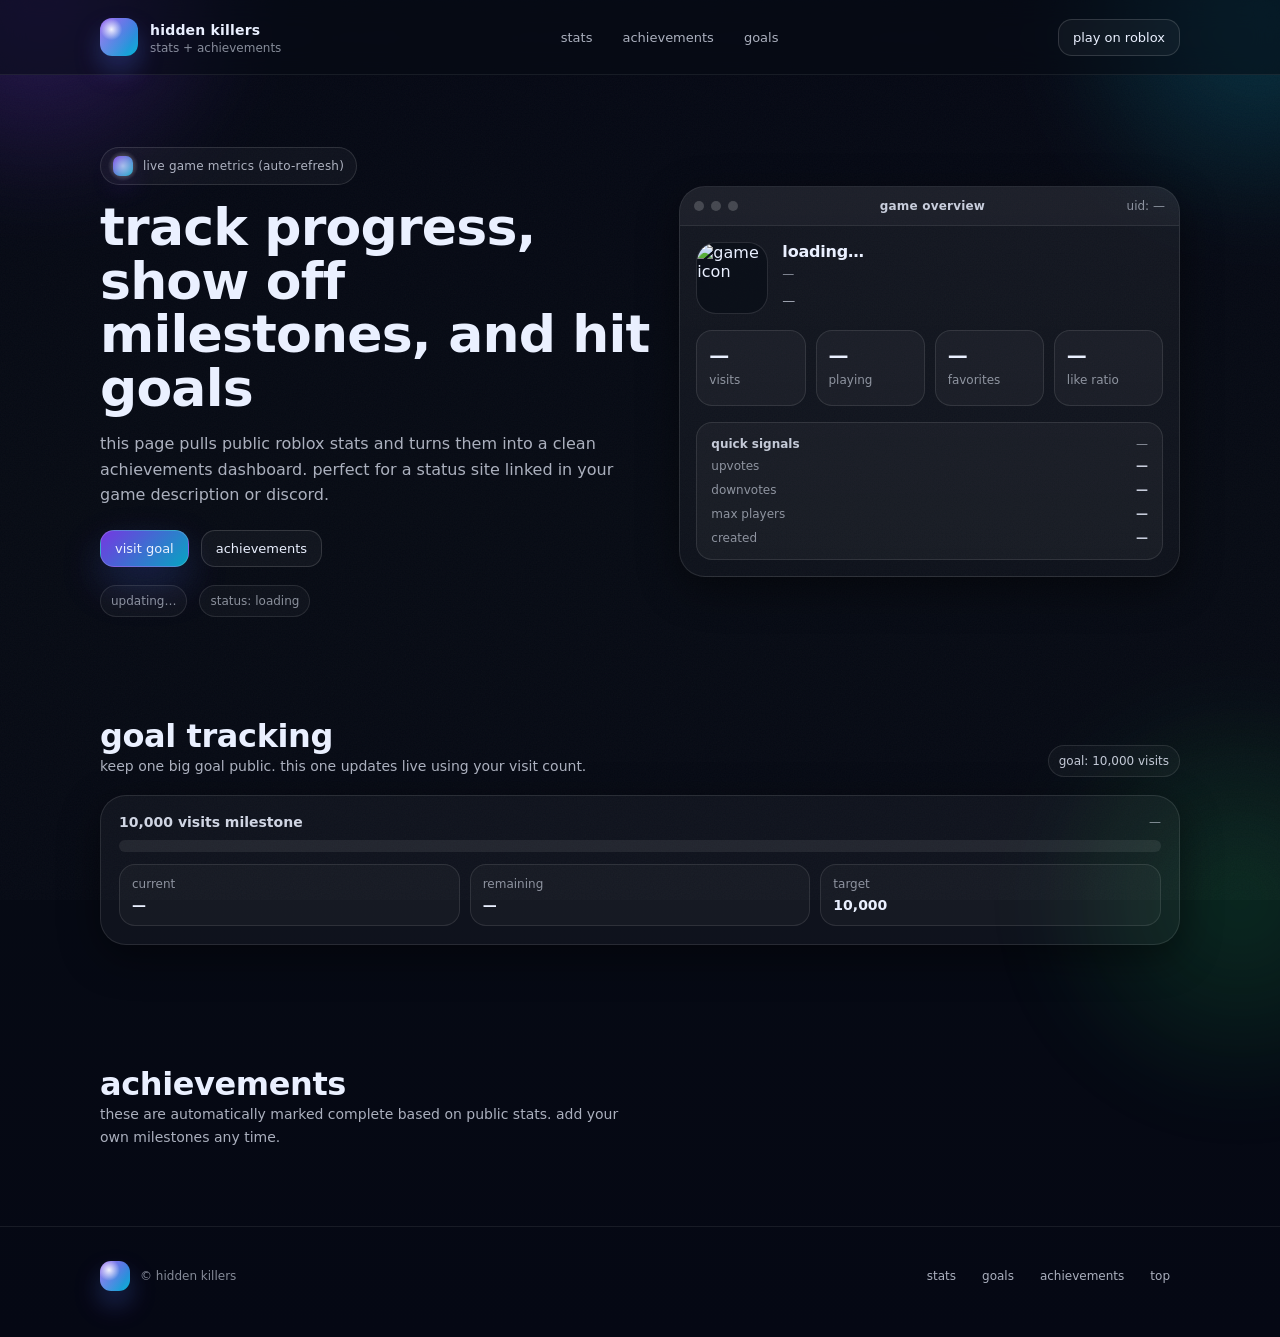
==== commit d088a0b2: "Update print statement to say 'Goodbye World'" ====
--- a/index.html
+++ b/index.html
@@ -1,1303 +1,181 @@
 <!doctype html>
 <html lang="en">
 <head>
+  <link rel="stylesheet" href="/styles.css">
+<script src="/app.js" defer></script>
   <meta charset="utf-8" />
   <meta name="viewport" content="width=device-width,initial-scale=1" />
   <meta name="theme-color" content="#0b1220" />
-  <title>template</title>
-  <style>
-    :root{
-      --bg:#070b14;
-      --panel:rgba(255,255,255,.06);
-      --panel2:rgba(255,255,255,.09);
-      --stroke:rgba(255,255,255,.12);
-      --text:#eaf0ff;
-      --muted:rgba(234,240,255,.72);
-      --muted2:rgba(234,240,255,.56);
-      --brand1:#7c3aed;
-      --brand2:#06b6d4;
-      --brand3:#22c55e;
-      --shadow:0 24px 80px rgba(0,0,0,.55);
-      --shadow2:0 12px 40px rgba(0,0,0,.45);
-      --r:18px;
-      --r2:26px;
-      --max:1120px;
-      --ease:cubic-bezier(.2,.8,.2,1);
-    }
-
-    *{box-sizing:border-box}
-    html{scroll-behavior:smooth}
-    body{
-      margin:0;
-      font-family: ui-sans-serif, system-ui, -apple-system, Segoe UI, Roboto, Helvetica, Arial, "Apple Color Emoji","Segoe UI Emoji";
-      color:var(--text);
-      background:
-        radial-gradient(1200px 800px at 15% -10%, rgba(124,58,237,.35), transparent 55%),
-        radial-gradient(1000px 700px at 85% 0%, rgba(6,182,212,.28), transparent 58%),
-        radial-gradient(900px 600px at 70% 95%, rgba(34,197,94,.18), transparent 55%),
-        linear-gradient(180deg, #050814 0%, #070b14 38%, #050814 100%);
-      overflow-x:hidden;
-    }
-
-    a{color:inherit;text-decoration:none}
-    img{max-width:100%;display:block}
-    button,input,textarea{font:inherit}
-
-    .wrap{max-width:var(--max);margin:0 auto;padding:0 20px}
-    .top{
-      position:sticky;
-      top:0;
-      z-index:50;
-      backdrop-filter: blur(14px);
-      background:rgba(7,11,20,.55);
-      border-bottom:1px solid rgba(255,255,255,.07);
-      transition:all .35s var(--ease);
-    }
-    .top.is-scrolled{
-      background:rgba(7,11,20,.78);
-      border-bottom:1px solid rgba(255,255,255,.12);
-    }
-    .nav{
-      display:flex;
-      align-items:center;
-      justify-content:space-between;
-      height:74px;
-      gap:14px;
-    }
-    .brand{
-      display:flex;
-      align-items:center;
-      gap:12px;
-      min-width:180px;
-    }
-    .mark{
-      width:38px;height:38px;border-radius:12px;
-      background:
-        radial-gradient(18px 18px at 30% 30%, rgba(255,255,255,.9), rgba(255,255,255,.0) 60%),
-        linear-gradient(135deg, var(--brand1), var(--brand2));
-      box-shadow: 0 14px 28px rgba(124,58,237,.22), 0 12px 24px rgba(6,182,212,.14);
-      position:relative;
-      overflow:hidden;
-    }
-    .mark::after{
-      content:"";
-      position:absolute;inset:-40%;
-      background: linear-gradient(90deg, transparent, rgba(255,255,255,.35), transparent);
-      transform: rotate(25deg) translateX(-30%);
-      animation: sheen 3.6s var(--ease) infinite;
-      opacity:.8;
-    }
-    @keyframes sheen{
-      0%{transform: rotate(25deg) translateX(-45%);opacity:.0}
-      18%{opacity:.9}
-      42%{opacity:.0;transform: rotate(25deg) translateX(55%)}
-      100%{opacity:.0;transform: rotate(25deg) translateX(55%)}
-    }
-    .brand strong{font-size:14px;letter-spacing:.2px}
-    .brand span{display:block;font-size:12px;color:var(--muted2);margin-top:2px}
-
-    .links{
-      display:flex;
-      align-items:center;
-      gap:18px;
-    }
-    .links a{
-      font-size:13px;
-      color:var(--muted);
-      padding:10px 10px;
-      border-radius:12px;
-      transition:all .25s var(--ease);
-    }
-    .links a:hover{
-      color:var(--text);
-      background:rgba(255,255,255,.06);
-    }
-
-    .cta{
-      display:flex;
-      align-items:center;
-      gap:10px;
-    }
-    .btn{
-      border:1px solid rgba(255,255,255,.14);
-      background:rgba(255,255,255,.04);
-      color:var(--text);
-      padding:10px 14px;
-      border-radius:14px;
-      font-size:13px;
-      cursor:pointer;
-      transition:all .25s var(--ease);
-      display:inline-flex;
-      align-items:center;
-      gap:10px;
-      user-select:none;
-    }
-    .btn:hover{transform:translateY(-1px);background:rgba(255,255,255,.07);border-color:rgba(255,255,255,.2)}
-    .btn:active{transform:translateY(0px) scale(.99)}
-    .btn.primary{
-      background:linear-gradient(135deg, rgba(124,58,237,.95), rgba(6,182,212,.9));
-      border-color:rgba(255,255,255,.16);
-      box-shadow:0 18px 44px rgba(124,58,237,.18), 0 16px 40px rgba(6,182,212,.12);
-    }
-    .btn.primary:hover{filter:saturate(1.05);transform:translateY(-1px)}
-    .btn .dot{
-      width:9px;height:9px;border-radius:999px;background:rgba(255,255,255,.9);
-      box-shadow:0 0 0 6px rgba(255,255,255,.08);
-      opacity:.9;
-    }
-
-    .burger{
-      display:none;
-      width:44px;height:44px;
-      border-radius:14px;
-      border:1px solid rgba(255,255,255,.14);
-      background:rgba(255,255,255,.04);
-      cursor:pointer;
-      transition:all .25s var(--ease);
-      align-items:center;
-      justify-content:center;
-    }
-    .burger:hover{background:rgba(255,255,255,.07)}
-    .burger svg{opacity:.9}
-
-    .mobile{
-      display:none;
-      border-top:1px solid rgba(255,255,255,.08);
-      padding:14px 0 18px;
-    }
-    .mobile a{
-      display:flex;
-      padding:12px 10px;
-      border-radius:14px;
-      color:var(--muted);
-      transition:all .2s var(--ease);
-      justify-content:space-between;
-    }
-    .mobile a:hover{background:rgba(255,255,255,.06);color:var(--text)}
-    .mobile .row{
-      display:flex;
-      gap:10px;
-      padding:10px 10px 0;
-    }
-    .mobile.open{display:block;animation: drop .28s var(--ease) both}
-    @keyframes drop{from{opacity:0;transform:translateY(-6px)}to{opacity:1;transform:translateY(0)}}
-
-    .hero{
-      position:relative;
-      padding:78px 0 40px;
-    }
-    .grid{
-      display:grid;
-      grid-template-columns: 1.05fr .95fr;
-      gap:28px;
-      align-items:center;
-    }
-    .badge{
-      display:inline-flex;
-      align-items:center;
-      gap:10px;
-      padding:8px 12px;
-      border:1px solid rgba(255,255,255,.12);
-      background:rgba(255,255,255,.04);
-      border-radius:999px;
-      color:var(--muted);
-      font-size:12px;
-      letter-spacing:.2px;
-      width:max-content;
-    }
-    .spark{
-      width:20px;height:20px;border-radius:7px;
-      background:linear-gradient(135deg, rgba(124,58,237,.95), rgba(6,182,212,.9));
-      position:relative;
-      box-shadow:0 12px 24px rgba(124,58,237,.16);
-    }
-    .spark::after{
-      content:"";
-      position:absolute;inset:-40%;
-      background:radial-gradient(circle, rgba(255,255,255,.55), transparent 60%);
-      animation:pulse 2.4s var(--ease) infinite;
-    }
-    @keyframes pulse{
-      0%,100%{transform:scale(.82);opacity:.55}
-      50%{transform:scale(1.05);opacity:.95}
-    }
-
-    h1{
-      margin:16px 0 14px;
-      font-size: clamp(34px, 4.4vw, 54px);
-      line-height:1.03;
-      letter-spacing:-.8px;
-    }
-    .lead{
-      color:var(--muted);
-      font-size:16px;
-      line-height:1.6;
-      max-width:54ch;
-    }
-    .hero-actions{
-      display:flex;
-      gap:12px;
-      margin-top:22px;
-      flex-wrap:wrap;
-    }
-    .meta{
-      display:flex;
-      gap:16px;
-      margin-top:20px;
-      flex-wrap:wrap;
-      color:var(--muted2);
-      font-size:12px;
-    }
-    .meta .pill{
-      display:flex;
-      align-items:center;
-      gap:9px;
-      padding:8px 10px;
-      border-radius:999px;
-      border:1px solid rgba(255,255,255,.1);
-      background:rgba(255,255,255,.03);
-    }
-    .meta svg{opacity:.8}
-
-    .panel{
-      border:1px solid rgba(255,255,255,.10);
-      background:linear-gradient(180deg, rgba(255,255,255,.06), rgba(255,255,255,.03));
-      border-radius:var(--r2);
-      box-shadow:var(--shadow2);
-      overflow:hidden;
-      position:relative;
-    }
-    .panel::before{
-      content:"";
-      position:absolute;inset:-2px;
-      background:
-        radial-gradient(800px 360px at 20% 10%, rgba(124,58,237,.22), transparent 60%),
-        radial-gradient(680px 320px at 80% 0%, rgba(6,182,212,.18), transparent 60%),
-        radial-gradient(600px 320px at 70% 100%, rgba(34,197,94,.14), transparent 62%);
-      opacity:.9;
-      pointer-events:none;
-    }
-    .panel-inner{
-      position:relative;
-      padding:18px;
-    }
-    .mock{
-      border-radius:22px;
-      border:1px solid rgba(255,255,255,.12);
-      background:rgba(7,11,20,.55);
-      overflow:hidden;
-    }
-    .mock-top{
-      display:flex;
-      gap:8px;
-      padding:12px 12px;
-      border-bottom:1px solid rgba(255,255,255,.08);
-      background:rgba(255,255,255,.03);
-      align-items:center;
-      justify-content:space-between;
-    }
-    .dots{display:flex;gap:7px;align-items:center}
-    .dots i{
-      width:10px;height:10px;border-radius:999px;display:block;
-      background:rgba(255,255,255,.18);
-    }
-    .mock-top b{
-      font-size:12px;
-      color:rgba(234,240,255,.8);
-      letter-spacing:.2px;
-      font-weight:600;
-      opacity:.9;
-    }
-    .mock-body{
-      padding:14px;
-      display:grid;
-      gap:12px;
-    }
-    .kpi{
-      display:grid;
-      grid-template-columns: repeat(3, 1fr);
-      gap:10px;
-    }
-    .kpi .card{
-      border:1px solid rgba(255,255,255,.1);
-      background:rgba(255,255,255,.04);
-      border-radius:16px;
-      padding:12px;
-      min-height:84px;
-      position:relative;
-      overflow:hidden;
-      transform:translateZ(0);
-    }
-    .kpi .card::after{
-      content:"";
-      position:absolute;inset:-40%;
-      background:radial-gradient(circle at 30% 30%, rgba(255,255,255,.16), transparent 55%);
-      opacity:.75;
-      transform:translate3d(0,0,0);
-      animation: floaty 5.5s var(--ease) infinite;
-    }
-    @keyframes floaty{
-      0%,100%{transform:translate3d(-6%, -4%, 0)}
-      50%{transform:translate3d(6%, 5%, 0)}
-    }
-    .kpi .card > div{position:relative}
-    .kpi .num{
-      font-size:22px;
-      letter-spacing:-.3px;
-      font-weight:700;
-    }
-    .kpi .lbl{
-      margin-top:6px;
-      font-size:12px;
-      color:var(--muted2);
-    }
-    .mini{
-      border:1px solid rgba(255,255,255,.1);
-      background:rgba(255,255,255,.04);
-      border-radius:16px;
-      padding:14px;
-      display:grid;
-      gap:10px;
-    }
-    .bar{
-      height:10px;border-radius:999px;
-      background:rgba(255,255,255,.08);
-      overflow:hidden;
-      position:relative;
-    }
-    .bar > span{
-      display:block;height:100%;
-      width:0%;
-      border-radius:999px;
-      background:linear-gradient(90deg, rgba(124,58,237,.9), rgba(6,182,212,.85), rgba(34,197,94,.75));
-      transition:width 1.2s var(--ease);
-      box-shadow:0 12px 30px rgba(124,58,237,.14);
-    }
-    .mini .row{
-      display:flex;align-items:center;justify-content:space-between;
-      color:rgba(234,240,255,.84);
-      font-size:12px;
-    }
-    .mini .row span{color:var(--muted2)}
-    .noise{
-      position:absolute;inset:0;
-      background-image:url("data:image/svg+xml,%3Csvg xmlns='http://www.w3.org/2000/svg' width='180' height='180'%3E%3Cfilter id='n'%3E%3CfeTurbulence type='fractalNoise' baseFrequency='.75' numOctaves='3' stitchTiles='stitch'/%3E%3C/filter%3E%3Crect width='180' height='180' filter='url(%23n)' opacity='.14'/%3E%3C/svg%3E");
-      mix-blend-mode:overlay;
-      opacity:.25;
-      pointer-events:none;
-    }
-
-    .section{
-      padding:64px 0;
-    }
-    .head{
-      display:flex;
-      align-items:flex-end;
-      justify-content:space-between;
-      gap:20px;
-      margin-bottom:22px;
-    }
-    .head h2{
-      margin:0;
-      font-size: clamp(22px, 3vw, 32px);
-      letter-spacing:-.4px;
-    }
-    .head p{
-      margin:0;
-      color:var(--muted);
-      max-width:52ch;
-      line-height:1.6;
-      font-size:14px;
-    }
-
-    .cards{
-      display:grid;
-      grid-template-columns: repeat(3, 1fr);
-      gap:14px;
-    }
-    .card2{
-      border:1px solid rgba(255,255,255,.1);
-      background:rgba(255,255,255,.04);
-      border-radius:var(--r);
-      padding:18px;
-      box-shadow: 0 18px 60px rgba(0,0,0,.22);
-      transition: transform .35s var(--ease), background .35s var(--ease), border-color .35s var(--ease);
-      position:relative;
-      overflow:hidden;
-    }
-    .card2:hover{
-      transform: translateY(-4px);
-      background:rgba(255,255,255,.06);
-      border-color:rgba(255,255,255,.16);
-    }
-    .ic{
-      width:44px;height:44px;border-radius:16px;
-      background:linear-gradient(135deg, rgba(124,58,237,.9), rgba(6,182,212,.75));
-      border:1px solid rgba(255,255,255,.12);
-      box-shadow: 0 18px 44px rgba(124,58,237,.12);
-      display:flex;align-items:center;justify-content:center;
-      margin-bottom:14px;
-    }
-    .card2 h3{
-      margin:0 0 8px;
-      font-size:15px;
-      letter-spacing:-.2px;
-    }
-    .card2 p{
-      margin:0;
-      color:var(--muted);
-      font-size:13px;
-      line-height:1.65;
-    }
-    .chip{
-      display:inline-flex;
-      align-items:center;
-      gap:8px;
-      margin-top:14px;
-      font-size:12px;
-      color:rgba(234,240,255,.82);
-      padding:8px 10px;
-      border-radius:999px;
-      border:1px solid rgba(255,255,255,.1);
-      background:rgba(255,255,255,.03);
-    }
-
-    .split{
-      display:grid;
-      grid-template-columns: 1fr 1fr;
-      gap:16px;
-      align-items:start;
-    }
-
-    .quote{
-      border:1px solid rgba(255,255,255,.1);
-      background:rgba(255,255,255,.04);
-      border-radius:var(--r2);
-      padding:22px;
-      box-shadow:var(--shadow2);
-      position:relative;
-      overflow:hidden;
-    }
-    .quote::before{
-      content:"";
-      position:absolute;inset:-2px;
-      background:radial-gradient(900px 360px at 20% 10%, rgba(6,182,212,.16), transparent 60%);
-      opacity:.9;
-      pointer-events:none;
-    }
-    .quote > div{position:relative}
-    .quote .stars{display:flex;gap:4px;opacity:.9}
-    .quote p{
-      margin:14px 0 16px;
-      color:rgba(234,240,255,.86);
-      line-height:1.7;
-      font-size:14px;
-    }
-    .who{
-      display:flex;align-items:center;gap:12px;
-      color:var(--muted2);
-      font-size:12px;
-    }
-    .avatar{
-      width:38px;height:38px;border-radius:14px;
-      background:linear-gradient(135deg, rgba(34,197,94,.65), rgba(6,182,212,.55));
-      border:1px solid rgba(255,255,255,.12);
-      box-shadow:0 18px 40px rgba(0,0,0,.35);
-    }
-    .who b{color:rgba(234,240,255,.86);font-weight:650}
-
-    .pricing{
-      display:grid;
-      grid-template-columns: repeat(3, 1fr);
-      gap:14px;
-      align-items:stretch;
-    }
-    .price{
-      border:1px solid rgba(255,255,255,.1);
-      background:rgba(255,255,255,.04);
-      border-radius:var(--r2);
-      padding:20px;
-      box-shadow:var(--shadow2);
-      position:relative;
-      overflow:hidden;
-      transition: transform .35s var(--ease), background .35s var(--ease), border-color .35s var(--ease);
-    }
-    .price:hover{transform:translateY(-4px);border-color:rgba(255,255,255,.16);background:rgba(255,255,255,.055)}
-    .price.featured{
-      background:linear-gradient(180deg, rgba(124,58,237,.18), rgba(255,255,255,.04));
-      border-color:rgba(124,58,237,.25);
-      box-shadow:0 26px 90px rgba(124,58,237,.14), 0 18px 70px rgba(0,0,0,.45);
-    }
-    .price .tag{
-      display:inline-flex;
-      padding:7px 10px;
-      border-radius:999px;
-      font-size:12px;
-      border:1px solid rgba(255,255,255,.12);
-      background:rgba(255,255,255,.03);
-      color:rgba(234,240,255,.82);
-    }
-    .price h3{margin:12px 0 6px;font-size:15px}
-    .amt{font-size:34px;font-weight:780;letter-spacing:-.8px;margin:12px 0 6px}
-    .amt span{font-size:13px;color:var(--muted2);font-weight:600;letter-spacing:0}
-    .list{margin:14px 0 16px;padding:0;list-style:none;display:grid;gap:10px}
-    .list li{display:flex;gap:10px;align-items:flex-start;color:var(--muted);font-size:13px;line-height:1.5}
-    .tick{
-      width:18px;height:18px;border-radius:8px;
-      background:rgba(34,197,94,.18);
-      border:1px solid rgba(34,197,94,.28);
-      display:flex;align-items:center;justify-content:center;
-      flex:0 0 auto;
-      margin-top:2px;
-    }
-
-    .faq{
-      display:grid;
-      gap:12px;
-    }
-    details{
-      border:1px solid rgba(255,255,255,.1);
-      background:rgba(255,255,255,.04);
-      border-radius:var(--r);
-      padding:14px 16px;
-      transition:background .25s var(--ease), border-color .25s var(--ease);
-    }
-    details[open]{background:rgba(255,255,255,.06);border-color:rgba(255,255,255,.16)}
-    summary{
-      cursor:pointer;
-      list-style:none;
-      display:flex;align-items:center;justify-content:space-between;
-      gap:12px;
-      color:rgba(234,240,255,.88);
-      font-weight:640;
-      font-size:13px;
-      outline:none;
-    }
-    summary::-webkit-details-marker{display:none}
-    .ans{
-      margin-top:10px;
-      color:var(--muted);
-      line-height:1.7;
-      font-size:13px;
-      max-width:90ch;
-    }
-    .chev{
-      width:32px;height:32px;border-radius:12px;
-      border:1px solid rgba(255,255,255,.1);
-      background:rgba(255,255,255,.03);
-      display:flex;align-items:center;justify-content:center;
-      transition:transform .25s var(--ease);
-      flex:0 0 auto;
-    }
-    details[open] .chev{transform:rotate(180deg)}
-
-    .contact{
-      display:grid;
-      grid-template-columns: 1.15fr .85fr;
-      gap:14px;
-      align-items:start;
-    }
-    .form{
-      border:1px solid rgba(255,255,255,.1);
-      background:rgba(255,255,255,.04);
-      border-radius:var(--r2);
-      padding:18px;
-      box-shadow:var(--shadow2);
-    }
-    .form .row{
-      display:grid;
-      grid-template-columns: 1fr 1fr;
-      gap:12px;
-      margin-bottom:12px;
-    }
-    .field label{
-      display:block;
-      font-size:12px;
-      color:var(--muted2);
-      margin:0 0 6px;
-    }
-    .field input,.field textarea{
-      width:100%;
-      border-radius:14px;
-      border:1px solid rgba(255,255,255,.12);
-      background:rgba(7,11,20,.55);
-      padding:11px 12px;
-      color:rgba(234,240,255,.9);
-      outline:none;
-      transition:border-color .2s var(--ease), background .2s var(--ease);
-    }
-    .field input:focus,.field textarea:focus{
-      border-color:rgba(6,182,212,.38);
-      background:rgba(7,11,20,.68);
-    }
-    .field textarea{min-height:120px;resize:vertical}
-    .side{
-      border:1px solid rgba(255,255,255,.1);
-      background:rgba(255,255,255,.04);
-      border-radius:var(--r2);
-      padding:18px;
-      box-shadow:var(--shadow2);
-      display:grid;
-      gap:12px;
-      position:sticky;
-      top:100px;
-    }
-    .side .item{
-      display:flex;gap:12px;align-items:flex-start;
-      padding:12px;
-      border-radius:18px;
-      border:1px solid rgba(255,255,255,.08);
-      background:rgba(255,255,255,.03);
-    }
-    .side .item b{display:block;font-size:13px}
-    .side .item p{margin:6px 0 0;color:var(--muted);font-size:12px;line-height:1.6}
-
-    .footer{
-      padding:34px 0 46px;
-      border-top:1px solid rgba(255,255,255,.08);
-      color:var(--muted2);
-      font-size:12px;
-    }
-    .foot{
-      display:flex;align-items:center;justify-content:space-between;gap:18px;flex-wrap:wrap;
-    }
-    .foot a{color:var(--muted);padding:8px 10px;border-radius:12px}
-    .foot a:hover{background:rgba(255,255,255,.06);color:rgba(234,240,255,.86)}
-
-    .reveal{
-      opacity:0;
-      transform: translateY(14px);
-      transition: opacity .7s var(--ease), transform .7s var(--ease);
-      will-change: transform, opacity;
-    }
-    .reveal.in{
-      opacity:1;
-      transform: translateY(0px);
-    }
-    .reveal.delay1{transition-delay:.06s}
-    .reveal.delay2{transition-delay:.12s}
-    .reveal.delay3{transition-delay:.18s}
-    .reveal.delay4{transition-delay:.24s}
-
-    .glow{
-      position:absolute;
-      inset:auto;
-      pointer-events:none;
-      filter: blur(30px);
-      opacity:.55;
-      transform:translateZ(0);
-    }
-    .glow.g1{width:520px;height:520px;left:-220px;top:-260px;background:radial-gradient(circle, rgba(124,58,237,.55), transparent 60%)}
-    .glow.g2{width:520px;height:520px;right:-240px;top:-240px;background:radial-gradient(circle, rgba(6,182,212,.45), transparent 60%)}
-    .glow.g3{width:520px;height:520px;right:-220px;bottom:-260px;background:radial-gradient(circle, rgba(34,197,94,.34), transparent 60%)}
-
-    @media (max-width: 980px){
-      .grid{grid-template-columns:1fr;gap:18px}
-      .cards{grid-template-columns:1fr;gap:12px}
-      .pricing{grid-template-columns:1fr;gap:12px}
-      .split{grid-template-columns:1fr}
-      .contact{grid-template-columns:1fr}
-      .side{position:relative;top:auto}
-      .links{display:none}
-      .burger{display:flex}
-      .brand{min-width:auto}
-      .kpi{grid-template-columns:1fr;gap:10px}
-      .form .row{grid-template-columns:1fr}
-    }
-
-    @media (prefers-reduced-motion: reduce){
-      html{scroll-behavior:auto}
-      .mark::after,.spark::after,.kpi .card::after{animation:none}
-      .reveal{transition:none;transform:none;opacity:1}
-      .btn:hover,.card2:hover,.price:hover{transform:none}
-    }
-  </style>
+  <title>hidden killers stats</title>
+  <link rel="stylesheet" href="./styles.css" />
 </head>
 <body>
-  <div class="glow g1"></div>
-  <div class="glow g2"></div>
-  <div class="glow g3"></div>
+  <div class="bg">
+    <div class="glow g1"></div>
+    <div class="glow g2"></div>
+    <div class="glow g3"></div>
+    <div class="noise"></div>
+  </div>
 
   <header class="top" id="top">
-    <div class="wrap">
-      <div class="nav">
-        <a class="brand" href="#home" aria-label="home">
-          <div class="mark" aria-hidden="true"></div>
-          <div>
-            <strong>northpeak</strong>
-            <span>clean, modern landing template</span>
-          </div>
-        </a>
+    <div class="wrap nav">
+      <a class="brand" href="#" aria-label="home">
+        <div class="mark" aria-hidden="true"></div>
+        <div class="brandtext">
+          <strong>hidden killers</strong>
+          <span>stats + achievements</span>
+        </div>
+      </a>
 
-        <nav class="links" aria-label="primary">
-          <a href="#features">features</a>
-          <a href="#work">work</a>
-          <a href="#pricing">pricing</a>
-          <a href="#faq">faq</a>
-          <a href="#contact">contact</a>
-        </nav>
+      <nav class="links" aria-label="primary">
+        <a href="#stats">stats</a>
+        <a href="#achievements">achievements</a>
+        <a href="#goals">goals</a>
+      </nav>
 
-        <div class="cta">
-          <a class="btn" href="#pricing"><span class="dot"></span>view plans</a>
-          <a class="btn primary" href="#contact">get started</a>
-          <button class="burger" id="burger" aria-label="open menu" aria-expanded="false">
-            <svg width="18" height="18" viewBox="0 0 24 24" fill="none" xmlns="http://www.w3.org/2000/svg" aria-hidden="true">
-              <path d="M4 7H20" stroke="currentColor" stroke-width="2" stroke-linecap="round"/>
-              <path d="M4 12H20" stroke="currentColor" stroke-width="2" stroke-linecap="round"/>
-              <path d="M4 17H20" stroke="currentColor" stroke-width="2" stroke-linecap="round"/>
-            </svg>
-          </button>
-        </div>
-      </div>
-
-      <div class="mobile" id="mobile">
-        <a href="#features">features <span>→</span></a>
-        <a href="#work">work <span>→</span></a>
-        <a href="#pricing">pricing <span>→</span></a>
-        <a href="#faq">faq <span>→</span></a>
-        <a href="#contact">contact <span>→</span></a>
-        <div class="row">
-          <a class="btn" href="#pricing" style="flex:1;justify-content:center"><span class="dot"></span>view plans</a>
-          <a class="btn primary" href="#contact" style="flex:1;justify-content:center">get started</a>
-        </div>
+      <div class="cta">
+        <a class="btn" id="playBtn" target="_blank" rel="noreferrer">play on roblox</a>
       </div>
     </div>
   </header>
 
-  <main id="home">
+  <main>
     <section class="hero">
-      <div class="wrap">
-        <div class="grid">
-          <div>
-            <div class="badge reveal in">
-              <div class="spark" aria-hidden="true"></div>
-              motion-ready layout, polished ui, fast load
-            </div>
-
-            <h1 class="reveal in delay1">a premium template that feels finished from day one</h1>
-            <p class="lead reveal in delay2">
-              use this as a modern base for a startup, portfolio, product launch, or service site. it ships with
-              smooth scroll reveals, a clean pricing section, and conversion-first layout patterns.
-            </p>
-
-            <div class="hero-actions reveal in delay3">
-              <a class="btn primary" href="#contact">talk to us</a>
-              <a class="btn" href="#features">see what’s inside</a>
-            </div>
-
-            <div class="meta reveal in delay4">
-              <div class="pill">
-                <svg width="16" height="16" viewBox="0 0 24 24" fill="none" xmlns="http://www.w3.org/2000/svg" aria-hidden="true">
-                  <path d="M12 2L3 6.5V12C3 17.25 6.6 21.5 12 22C17.4 21.5 21 17.25 21 12V6.5L12 2Z" stroke="currentColor" stroke-width="2" opacity=".9"/>
-                  <path d="M9 12L11 14L15 10" stroke="currentColor" stroke-width="2" stroke-linecap="round" stroke-linejoin="round"/>
-                </svg>
-                accessible defaults
-              </div>
-              <div class="pill">
-                <svg width="16" height="16" viewBox="0 0 24 24" fill="none" xmlns="http://www.w3.org/2000/svg" aria-hidden="true">
-                  <path d="M4 7H20" stroke="currentColor" stroke-width="2" stroke-linecap="round"/>
-                  <path d="M4 12H14" stroke="currentColor" stroke-width="2" stroke-linecap="round" opacity=".9"/>
-                  <path d="M4 17H18" stroke="currentColor" stroke-width="2" stroke-linecap="round" opacity=".8"/>
-                </svg>
-                easy to customize
-              </div>
-              <div class="pill">
-                <svg width="16" height="16" viewBox="0 0 24 24" fill="none" xmlns="http://www.w3.org/2000/svg" aria-hidden="true">
-                  <path d="M12 3V21" stroke="currentColor" stroke-width="2" stroke-linecap="round" opacity=".8"/>
-                  <path d="M3 12H21" stroke="currentColor" stroke-width="2" stroke-linecap="round"/>
-                </svg>
-                responsive sections
-              </div>
-            </div>
+      <div class="wrap heroGrid">
+        <div class="heroLeft">
+          <div class="badge">
+            <span class="spark" aria-hidden="true"></span>
+            live game metrics (auto-refresh)
           </div>
 
-          <div class="panel reveal in delay2">
-            <div class="noise"></div>
-            <div class="panel-inner">
-              <div class="mock" aria-label="preview panel">
-                <div class="mock-top">
-                  <div class="dots" aria-hidden="true"><i></i><i></i><i></i></div>
-                  <b>live snapshot</b>
-                  <b style="opacity:.65">v1</b>
-                </div>
+          <h1>track progress, show off milestones, and hit goals</h1>
+          <p class="lead">
+            this page pulls public roblox stats and turns them into a clean achievements dashboard. perfect for a status site linked in your game description or discord.
+          </p>
 
-                <div class="mock-body">
-                  <div class="kpi">
-                    <div class="card">
-                      <div>
-                        <div class="num" data-count="42">0</div>
-                        <div class="lbl">active projects</div>
-                      </div>
-                    </div>
-                    <div class="card">
-                      <div>
-                        <div class="num" data-count="98">0</div>
-                        <div class="lbl">client satisfaction</div>
-                      </div>
-                    </div>
-                    <div class="card">
-                      <div>
-                        <div class="num" data-count="12">0</div>
-                        <div class="lbl">avg days to ship</div>
-                      </div>
-                    </div>
-                  </div>
-
-                  <div class="mini">
-                    <div class="row"><b style="font-size:12px">release readiness</b><span id="pct">0%</span></div>
-                    <div class="bar" aria-label="progress"><span id="bar"></span></div>
-                    <div class="row"><span>performance</span><b>fast</b></div>
-                    <div class="row"><span>stability</span><b>high</b></div>
-                    <div class="row"><span>design</span><b>premium</b></div>
-                  </div>
-
-                  <div class="mini">
-                    <div class="row"><b style="font-size:12px">recent activity</b><span>just now</span></div>
-                    <div class="row"><span>new lead captured</span><b>+1</b></div>
-                    <div class="row"><span>demo booked</span><b>+1</b></div>
-                    <div class="row"><span>trial activated</span><b>+1</b></div>
-                  </div>
-                </div>
-              </div>
-            </div>
+          <div class="actions">
+            <a class="btn primary" href="#goals">visit goal</a>
+            <a class="btn" href="#achievements">achievements</a>
           </div>
 
-        </div>
-      </div>
-    </section>
-
-    <section class="section" id="features">
-      <div class="wrap">
-        <div class="head">
-          <div>
-            <h2 class="reveal">features built for real pages</h2>
-            <p class="reveal delay1">a solid structure with tasteful motion, clean typography, and conversion-friendly blocks.</p>
-          </div>
-          <a class="btn reveal delay2" href="#contact">request a build</a>
-        </div>
-
-        <div class="cards">
-          <article class="card2 reveal">
-            <div class="ic" aria-hidden="true">
-              <svg width="18" height="18" viewBox="0 0 24 24" fill="none" xmlns="http://www.w3.org/2000/svg">
-                <path d="M12 2L3 6.5V12C3 17.25 6.6 21.5 12 22C17.4 21.5 21 17.25 21 12V6.5L12 2Z" stroke="currentColor" stroke-width="2"/>
-              </svg>
-            </div>
-            <h3>production-ready layout</h3>
-            <p>section spacing, readable type scale, and a visual system you can extend without redesigning everything.</p>
-            <div class="chip">
-              <svg width="14" height="14" viewBox="0 0 24 24" fill="none" xmlns="http://www.w3.org/2000/svg" aria-hidden="true">
-                <path d="M9 12L11 14L15 10" stroke="currentColor" stroke-width="2" stroke-linecap="round" stroke-linejoin="round"/>
-              </svg>
-              clean hierarchy
-            </div>
-          </article>
-
-          <article class="card2 reveal delay1">
-            <div class="ic" aria-hidden="true" style="background:linear-gradient(135deg, rgba(6,182,212,.9), rgba(34,197,94,.7))">
-              <svg width="18" height="18" viewBox="0 0 24 24" fill="none" xmlns="http://www.w3.org/2000/svg">
-                <path d="M4 4H20V20H4V4Z" stroke="currentColor" stroke-width="2"/>
-                <path d="M4 9H20" stroke="currentColor" stroke-width="2" opacity=".9"/>
-                <path d="M9 20V9" stroke="currentColor" stroke-width="2" opacity=".9"/>
-              </svg>
-            </div>
-            <h3>motion that feels premium</h3>
-            <p>scroll reveals, micro-interactions, and subtle depth effects that elevate without distracting from content.</p>
-            <div class="chip">
-              <svg width="14" height="14" viewBox="0 0 24 24" fill="none" xmlns="http://www.w3.org/2000/svg" aria-hidden="true">
-                <path d="M12 3V21" stroke="currentColor" stroke-width="2" stroke-linecap="round"/>
-                <path d="M3 12H21" stroke="currentColor" stroke-width="2" stroke-linecap="round"/>
-              </svg>
-              smooth transitions
-            </div>
-          </article>
-
-          <article class="card2 reveal delay2">
-            <div class="ic" aria-hidden="true" style="background:linear-gradient(135deg, rgba(34,197,94,.85), rgba(124,58,237,.7))">
-              <svg width="18" height="18" viewBox="0 0 24 24" fill="none" xmlns="http://www.w3.org/2000/svg">
-                <path d="M12 6V18" stroke="currentColor" stroke-width="2" stroke-linecap="round"/>
-                <path d="M6 12H18" stroke="currentColor" stroke-width="2" stroke-linecap="round"/>
-                <path d="M4 4H20V20H4V4Z" stroke="currentColor" stroke-width="2" opacity=".75"/>
-              </svg>
-            </div>
-            <h3>easy customization</h3>
-            <p>edit colors in one place, swap sections, and keep a consistent look across the entire page.</p>
-            <div class="chip">
-              <svg width="14" height="14" viewBox="0 0 24 24" fill="none" xmlns="http://www.w3.org/2000/svg" aria-hidden="true">
-                <path d="M4 12H20" stroke="currentColor" stroke-width="2" stroke-linecap="round"/>
-                <path d="M4 7H14" stroke="currentColor" stroke-width="2" stroke-linecap="round" opacity=".85"/>
-                <path d="M4 17H18" stroke="currentColor" stroke-width="2" stroke-linecap="round" opacity=".85"/>
-              </svg>
-              scalable system
-            </div>
-          </article>
-        </div>
-      </div>
-    </section>
-
-    <section class="section" id="work">
-      <div class="wrap">
-        <div class="head">
-          <div>
-            <h2 class="reveal">proof in the structure</h2>
-            <p class="reveal delay1">a flexible grid for case studies, portfolios, or service highlights.</p>
+          <div class="meta">
+            <div class="pill" id="lastUpdated">updating…</div>
+            <div class="pill" id="statusPill">status: loading</div>
           </div>
         </div>
 
-        <div class="split">
-          <div class="quote reveal">
-            <div>
-              <div class="stars" aria-hidden="true">
-                <svg width="16" height="16" viewBox="0 0 24 24" fill="currentColor"><path d="M12 17.27L18.18 21L16.54 13.97L22 9.24L14.81 8.63L12 2L9.19 8.63L2 9.24L7.46 13.97L5.82 21L12 17.27Z"/></svg>
-                <svg width="16" height="16" viewBox="0 0 24 24" fill="currentColor"><path d="M12 17.27L18.18 21L16.54 13.97L22 9.24L14.81 8.63L12 2L9.19 8.63L2 9.24L7.46 13.97L5.82 21L12 17.27Z"/></svg>
-                <svg width="16" height="16" viewBox="0 0 24 24" fill="currentColor"><path d="M12 17.27L18.18 21L16.54 13.97L22 9.24L14.81 8.63L12 2L9.19 8.63L2 9.24L7.46 13.97L5.82 21L12 17.27Z"/></svg>
-                <svg width="16" height="16" viewBox="0 0 24 24" fill="currentColor"><path d="M12 17.27L18.18 21L16.54 13.97L22 9.24L14.81 8.63L12 2L9.19 8.63L2 9.24L7.46 13.97L5.82 21L12 17.27Z"/></svg>
-                <svg width="16" height="16" viewBox="0 0 24 24" fill="currentColor"><path d="M12 17.27L18.18 21L16.54 13.97L22 9.24L14.81 8.63L12 2L9.19 8.63L2 9.24L7.46 13.97L5.82 21L12 17.27Z"/></svg>
+        <div class="heroRight">
+          <div class="panel">
+            <div class="panelTop">
+              <div class="dots" aria-hidden="true"><i></i><i></i><i></i></div>
+              <div class="panelTitle">game overview</div>
+              <div class="panelTag" id="universeTag">uid: —</div>
+            </div>
+
+            <div class="gameCard">
+              <div class="gameIconWrap">
+                <img id="gameIcon" class="gameIcon" alt="game icon" />
               </div>
-              <p>
-                “the layout feels premium and ready for a real product. the motion is subtle, the spacing is right,
-                and it scales down cleanly on mobile.”
-              </p>
-              <div class="who">
-                <div class="avatar" aria-hidden="true"></div>
-                <div>
-                  <b>project lead</b>
-                  <div>product + design</div>
-                </div>
+              <div class="gameInfo">
+                <div class="gameName" id="gameName">loading…</div>
+                <div class="gameBy" id="gameBy">—</div>
+                <div class="gameDesc" id="gameDesc">—</div>
               </div>
             </div>
-          </div>
 
-          <div class="cards" style="grid-template-columns:1fr;gap:12px">
-            <article class="card2 reveal delay1">
-              <h3>case study layout</h3>
-              <p>swap this block for screenshots, metrics, and deliverables. the grid keeps everything aligned.</p>
-              <div class="chip">built for portfolios</div>
-            </article>
-            <article class="card2 reveal delay2">
-              <h3>service highlights</h3>
-              <p>use the same pattern for agencies, freelancers, or internal teams. consistent and quick to edit.</p>
-              <div class="chip">clear positioning</div>
-            </article>
-            <article class="card2 reveal delay3">
-              <h3>launch-ready sections</h3>
-              <p>pricing, faq, and contact are already wired. your edits stay focused on content, not layout issues.</p>
-              <div class="chip">conversion focused</div>
-            </article>
+            <div class="kpis" id="stats">
+              <div class="kpi">
+                <div class="kpiNum" id="visits">—</div>
+                <div class="kpiLbl">visits</div>
+              </div>
+              <div class="kpi">
+                <div class="kpiNum" id="playing">—</div>
+                <div class="kpiLbl">playing</div>
+              </div>
+              <div class="kpi">
+                <div class="kpiNum" id="favorites">—</div>
+                <div class="kpiLbl">favorites</div>
+              </div>
+              <div class="kpi">
+                <div class="kpiNum" id="rating">—</div>
+                <div class="kpiLbl">like ratio</div>
+              </div>
+            </div>
+
+            <div class="mini">
+              <div class="miniHead">
+                <div class="miniTitle">quick signals</div>
+                <div class="miniSub" id="updatedAt">—</div>
+              </div>
+              <div class="rows">
+                <div class="row"><span>upvotes</span><b id="upVotes">—</b></div>
+                <div class="row"><span>downvotes</span><b id="downVotes">—</b></div>
+                <div class="row"><span>max players</span><b id="maxPlayers">—</b></div>
+                <div class="row"><span>created</span><b id="createdAt">—</b></div>
+              </div>
+            </div>
+
           </div>
         </div>
       </div>
     </section>
 
-    <section class="section" id="pricing">
+    <section class="section" id="goals">
       <div class="wrap">
         <div class="head">
           <div>
-            <h2 class="reveal">pricing that reads clean</h2>
-            <p class="reveal delay1">use as-is or replace with your own offer structure. this is a strong default.</p>
+            <h2>goal tracking</h2>
+            <p>keep one big goal public. this one updates live using your visit count.</p>
+          </div>
+          <div class="headRight">
+            <div class="chip" id="goalChip">goal: 10,000 visits</div>
           </div>
         </div>
 
-        <div class="pricing">
-          <div class="price reveal">
-            <div class="tag">starter</div>
-            <h3>launch</h3>
-            <div class="amt">$19 <span>/ mo</span></div>
-            <ul class="list">
-              <li><span class="tick" aria-hidden="true">
-                <svg width="14" height="14" viewBox="0 0 24 24" fill="none" xmlns="http://www.w3.org/2000/svg"><path d="M9 12L11 14L15 10" stroke="currentColor" stroke-width="2" stroke-linecap="round" stroke-linejoin="round"/></svg>
-              </span>one landing page</li>
-              <li><span class="tick" aria-hidden="true">
-                <svg width="14" height="14" viewBox="0 0 24 24" fill="none" xmlns="http://www.w3.org/2000/svg"><path d="M9 12L11 14L15 10" stroke="currentColor" stroke-width="2" stroke-linecap="round" stroke-linejoin="round"/></svg>
-              </span>basic motion system</li>
-              <li><span class="tick" aria-hidden="true">
-                <svg width="14" height="14" viewBox="0 0 24 24" fill="none" xmlns="http://www.w3.org/2000/svg"><path d="M9 12L11 14L15 10" stroke="currentColor" stroke-width="2" stroke-linecap="round" stroke-linejoin="round"/></svg>
-              </span>email support</li>
-            </ul>
-            <a class="btn" href="#contact" style="width:100%;justify-content:center">choose starter</a>
+        <div class="goalCard">
+          <div class="goalTop">
+            <div class="goalTitle">10,000 visits milestone</div>
+            <div class="goalPct" id="goalPct">—</div>
           </div>
-
-          <div class="price featured reveal delay1">
-            <div class="tag">most popular</div>
-            <h3>growth</h3>
-            <div class="amt">$49 <span>/ mo</span></div>
-            <ul class="list">
-              <li><span class="tick" aria-hidden="true">
-                <svg width="14" height="14" viewBox="0 0 24 24" fill="none" xmlns="http://www.w3.org/2000/svg"><path d="M9 12L11 14L15 10" stroke="currentColor" stroke-width="2" stroke-linecap="round" stroke-linejoin="round"/></svg>
-              </span>multiple sections + pages</li>
-              <li><span class="tick" aria-hidden="true">
-                <svg width="14" height="14" viewBox="0 0 24 24" fill="none" xmlns="http://www.w3.org/2000/svg"><path d="M9 12L11 14L15 10" stroke="currentColor" stroke-width="2" stroke-linecap="round" stroke-linejoin="round"/></svg>
-              </span>advanced motion + polish</li>
-              <li><span class="tick" aria-hidden="true">
-                <svg width="14" height="14" viewBox="0 0 24 24" fill="none" xmlns="http://www.w3.org/2000/svg"><path d="M9 12L11 14L15 10" stroke="currentColor" stroke-width="2" stroke-linecap="round" stroke-linejoin="round"/></svg>
-              </span>priority support</li>
-            </ul>
-            <a class="btn primary" href="#contact" style="width:100%;justify-content:center">choose growth</a>
-          </div>
-
-          <div class="price reveal delay2">
-            <div class="tag">enterprise</div>
-            <h3>scale</h3>
-            <div class="amt">$99 <span>/ mo</span></div>
-            <ul class="list">
-              <li><span class="tick" aria-hidden="true">
-                <svg width="14" height="14" viewBox="0 0 24 24" fill="none" xmlns="http://www.w3.org/2000/svg"><path d="M9 12L11 14L15 10" stroke="currentColor" stroke-width="2" stroke-linecap="round" stroke-linejoin="round"/></svg>
-              </span>custom components</li>
-              <li><span class="tick" aria-hidden="true">
-                <svg width="14" height="14" viewBox="0 0 24 24" fill="none" xmlns="http://www.w3.org/2000/svg"><path d="M9 12L11 14L15 10" stroke="currentColor" stroke-width="2" stroke-linecap="round" stroke-linejoin="round"/></svg>
-              </span>design system tuning</li>
-              <li><span class="tick" aria-hidden="true">
-                <svg width="14" height="14" viewBox="0 0 24 24" fill="none" xmlns="http://www.w3.org/2000/svg"><path d="M9 12L11 14L15 10" stroke="currentColor" stroke-width="2" stroke-linecap="round" stroke-linejoin="round"/></svg>
-              </span>sla + onboarding</li>
-            </ul>
-            <a class="btn" href="#contact" style="width:100%;justify-content:center">talk to sales</a>
+          <div class="bar"><span id="goalBar"></span></div>
+          <div class="goalBottom">
+            <div class="goalStat"><span>current</span><b id="goalCurrent">—</b></div>
+            <div class="goalStat"><span>remaining</span><b id="goalRemaining">—</b></div>
+            <div class="goalStat"><span>target</span><b id="goalTarget">10,000</b></div>
           </div>
         </div>
       </div>
     </section>
 
-    <section class="section" id="faq">
+    <section class="section" id="achievements">
       <div class="wrap">
         <div class="head">
           <div>
-            <h2 class="reveal">faq</h2>
-            <p class="reveal delay1">common questions, short answers. swap these with your own.</p>
+            <h2>achievements</h2>
+            <p>these are automatically marked complete based on public stats. add your own milestones any time.</p>
           </div>
         </div>
 
-        <div class="faq">
-          <details class="reveal">
-            <summary>can i use this for any project? <span class="chev" aria-hidden="true">
-              <svg width="16" height="16" viewBox="0 0 24 24" fill="none" xmlns="http://www.w3.org/2000/svg"><path d="M6 9L12 15L18 9" stroke="currentColor" stroke-width="2" stroke-linecap="round" stroke-linejoin="round"/></svg>
-            </span></summary>
-            <div class="ans">yes. it’s a general-purpose template. change the brand, sections, and copy to fit your use case.</div>
-          </details>
-
-          <details class="reveal delay1">
-            <summary>how do the animations work? <span class="chev" aria-hidden="true">
-              <svg width="16" height="16" viewBox="0 0 24 24" fill="none" xmlns="http://www.w3.org/2000/svg"><path d="M6 9L12 15L18 9" stroke="currentColor" stroke-width="2" stroke-linecap="round" stroke-linejoin="round"/></svg>
-            </span></summary>
-            <div class="ans">scroll reveals use intersection observer. the counters and progress bar trigger once the hero panel is visible.</div>
-          </details>
-
-          <details class="reveal delay2">
-            <summary>is it mobile friendly? <span class="chev" aria-hidden="true">
-              <svg width="16" height="16" viewBox="0 0 24 24" fill="none" xmlns="http://www.w3.org/2000/svg"><path d="M6 9L12 15L18 9" stroke="currentColor" stroke-width="2" stroke-linecap="round" stroke-linejoin="round"/></svg>
-            </span></summary>
-            <div class="ans">yes. it collapses navigation into a simple menu and converts multi-column sections into single-column layouts.</div>
-          </details>
-        </div>
-      </div>
-    </section>
-
-    <section class="section" id="contact">
-      <div class="wrap">
-        <div class="head">
-          <div>
-            <h2 class="reveal">contact</h2>
-            <p class="reveal delay1">this form is front-end only. wire it to your backend or a form provider.</p>
-          </div>
-        </div>
-
-        <div class="contact">
-          <form class="form reveal" id="form">
-            <div class="row">
-              <div class="field">
-                <label for="name">name</label>
-                <input id="name" name="name" autocomplete="name" placeholder="your name" required />
-              </div>
-              <div class="field">
-                <label for="email">email</label>
-                <input id="email" name="email" type="email" autocomplete="email" placeholder="you@company.com" required />
-              </div>
-            </div>
-            <div class="field" style="margin-bottom:12px">
-              <label for="subject">subject</label>
-              <input id="subject" name="subject" placeholder="what are you building?" required />
-            </div>
-            <div class="field" style="margin-bottom:14px">
-              <label for="message">message</label>
-              <textarea id="message" name="message" placeholder="a short note is perfect" required></textarea>
-            </div>
-            <button class="btn primary" type="submit" style="width:100%;justify-content:center">send message</button>
-            <div id="toast" style="margin-top:10px;color:rgba(234,240,255,.78);font-size:12px;display:none"></div>
-          </form>
-
-          <aside class="side reveal delay1">
-            <div class="item">
-              <div class="ic" aria-hidden="true" style="width:40px;height:40px;border-radius:16px;margin:0;box-shadow:none">
-                <svg width="18" height="18" viewBox="0 0 24 24" fill="none" xmlns="http://www.w3.org/2000/svg">
-                  <path d="M4 4H20V20H4V4Z" stroke="currentColor" stroke-width="2" opacity=".85"/>
-                  <path d="M7 9H17" stroke="currentColor" stroke-width="2" stroke-linecap="round"/>
-                  <path d="M7 13H15" stroke="currentColor" stroke-width="2" stroke-linecap="round" opacity=".9"/>
-                </svg>
-              </div>
-              <div>
-                <b>fast turnaround</b>
-                <p>built to ship quickly with a clean base you can extend.</p>
-              </div>
-            </div>
-
-            <div class="item">
-              <div class="ic" aria-hidden="true" style="width:40px;height:40px;border-radius:16px;margin:0;background:linear-gradient(135deg, rgba(6,182,212,.9), rgba(124,58,237,.7));box-shadow:none">
-                <svg width="18" height="18" viewBox="0 0 24 24" fill="none" xmlns="http://www.w3.org/2000/svg">
-                  <path d="M12 2L3 6.5V12C3 17.25 6.6 21.5 12 22C17.4 21.5 21 17.25 21 12V6.5L12 2Z" stroke="currentColor" stroke-width="2"/>
-                </svg>
-              </div>
-              <div>
-                <b>good defaults</b>
-                <p>responsive grid, readable type, and motion that respects reduced-motion preferences.</p>
-              </div>
-            </div>
-
-            <div class="item">
-              <div class="ic" aria-hidden="true" style="width:40px;height:40px;border-radius:16px;margin:0;background:linear-gradient(135deg, rgba(34,197,94,.82), rgba(6,182,212,.72));box-shadow:none">
-                <svg width="18" height="18" viewBox="0 0 24 24" fill="none" xmlns="http://www.w3.org/2000/svg">
-                  <path d="M4 12H20" stroke="currentColor" stroke-width="2" stroke-linecap="round"/>
-                  <path d="M12 4V20" stroke="currentColor" stroke-width="2" stroke-linecap="round" opacity=".85"/>
-                </svg>
-              </div>
-              <div>
-                <b>easy edits</b>
-                <p>colors and spacing are centralized, so branding takes minutes not hours.</p>
-              </div>
-            </div>
-          </aside>
-        </div>
+        <div class="achGrid" id="achGrid"></div>
       </div>
     </section>
 
     <footer class="footer">
-      <div class="wrap">
-        <div class="foot">
-          <div style="display:flex;align-items:center;gap:10px">
-            <div class="mark" aria-hidden="true" style="width:32px;height:32px;border-radius:12px"></div>
-            <div>© <span id="year"></span> northpeak. all rights reserved.</div>
-          </div>
-          <div style="display:flex;gap:6px;flex-wrap:wrap">
-            <a href="#features">features</a>
-            <a href="#pricing">pricing</a>
-            <a href="#faq">faq</a>
-            <a href="#top">back to top</a>
-          </div>
+      <div class="wrap foot">
+        <div class="footLeft">
+          <div class="mark sm" aria-hidden="true"></div>
+          <div>© <span id="year"></span> hidden killers</div>
+        </div>
+        <div class="footLinks">
+          <a href="#stats">stats</a>
+          <a href="#goals">goals</a>
+          <a href="#achievements">achievements</a>
+          <a href="#top">top</a>
         </div>
       </div>
     </footer>
   </main>
 
-  <script>
-    const topbar = document.getElementById("top")
-    const burger = document.getElementById("burger")
-    const mobile = document.getElementById("mobile")
-    const year = document.getElementById("year")
-    const prefersReduced = window.matchMedia && window.matchMedia("(prefers-reduced-motion: reduce)").matches
-
-    year.textContent = new Date().getFullYear()
-
-    const setScrolled = () => {
-      if (window.scrollY > 10) topbar.classList.add("is-scrolled")
-      else topbar.classList.remove("is-scrolled")
-    }
-    setScrolled()
-    window.addEventListener("scroll", setScrolled, { passive:true })
-
-    const closeMobile = () => {
-      mobile.classList.remove("open")
-      burger.setAttribute("aria-expanded", "false")
-    }
-
-    burger.addEventListener("click", () => {
-      const open = mobile.classList.toggle("open")
-      burger.setAttribute("aria-expanded", open ? "true" : "false")
-    })
-
-    mobile.querySelectorAll("a").forEach(a => a.addEventListener("click", closeMobile))
-
-    const revealEls = Array.from(document.querySelectorAll(".reveal"))
-    if (!prefersReduced && "IntersectionObserver" in window) {
-      const io = new IntersectionObserver((entries) => {
-        entries.forEach(e => {
-          if (e.isIntersecting) {
-            e.target.classList.add("in")
-            io.unobserve(e.target)
-          }
-        })
-      }, { threshold: 0.12 })
-      revealEls.forEach(el => io.observe(el))
-    } else {
-      revealEls.forEach(el => el.classList.add("in"))
-    }
-
-    const counterEls = Array.from(document.querySelectorAll("[data-count]"))
-    const bar = document.getElementById("bar")
-    const pct = document.getElementById("pct")
-    let started = false
-
-    const easeOut = (t) => 1 - Math.pow(1 - t, 3)
-
-    const animateCount = (el, to, ms) => {
-      const start = performance.now()
-      const from = 0
-      const tick = (now) => {
-        const p = Math.min(1, (now - start) / ms)
-        const v = Math.round(from + (to - from) * easeOut(p))
-        el.textContent = String(v)
-        if (p < 1) requestAnimationFrame(tick)
-      }
-      requestAnimationFrame(tick)
-    }
-
-    const animateBar = (toPct, ms) => {
-      const start = performance.now()
-      const tick = (now) => {
-        const p = Math.min(1, (now - start) / ms)
-        const v = Math.round(toPct * easeOut(p))
-        bar.style.width = v + "%"
-        pct.textContent = v + "%"
-        if (p < 1) requestAnimationFrame(tick)
-      }
-      requestAnimationFrame(tick)
-    }
-
-    const startHeroAnims = () => {
-      if (started) return
-      started = true
-      if (prefersReduced) {
-        counterEls.forEach(el => el.textContent = el.getAttribute("data-count"))
-        bar.style.width = "86%"
-        pct.textContent = "86%"
-        return
-      }
-      counterEls.forEach((el, i) => animateCount(el, parseInt(el.getAttribute("data-count") || "0", 10), 900 + i * 150))
-      animateBar(86, 1100)
-    }
-
-    const heroTarget = document.querySelector(".panel")
-    if ("IntersectionObserver" in window && heroTarget) {
-      const heroIO = new IntersectionObserver((entries) => {
-        entries.forEach(e => {
-          if (e.isIntersecting) {
-            startHeroAnims()
-            heroIO.disconnect()
-          }
-        })
-      }, { threshold: 0.35 })
-      heroIO.observe(heroTarget)
-    } else {
-      startHeroAnims()
-    }
-
-    const form = document.getElementById("form")
-    const toast = document.getElementById("toast")
-    form.addEventListener("submit", (ev) => {
-      ev.preventDefault()
-      const data = new FormData(form)
-      const name = (data.get("name") || "").toString().trim()
-      toast.style.display = "block"
-      toast.textContent = name ? `thanks, ${name}. message captured (front-end demo).` : "thanks. message captured (front-end demo)."
-      form.reset()
-      setTimeout(() => { toast.style.display = "none" }, 3400)
-    })
-  </script>
+  <script src="./app.js"></script>
 </body>
 </html>
--- a/styles.css
+++ b/styles.css
@@ -0,0 +1,321 @@
+:root{
+  --bg:#070b14;
+  --panel:rgba(255,255,255,.06);
+  --panel2:rgba(255,255,255,.09);
+  --stroke:rgba(255,255,255,.12);
+  --text:#eaf0ff;
+  --muted:rgba(234,240,255,.72);
+  --muted2:rgba(234,240,255,.56);
+  --brand1:#7c3aed;
+  --brand2:#06b6d4;
+  --brand3:#22c55e;
+  --shadow:0 24px 80px rgba(0,0,0,.55);
+  --shadow2:0 12px 40px rgba(0,0,0,.45);
+  --r:18px;
+  --r2:26px;
+  --max:1120px;
+  --ease:cubic-bezier(.2,.8,.2,1);
+}
+
+*{box-sizing:border-box}
+html{scroll-behavior:smooth}
+body{
+  margin:0;
+  font-family: ui-sans-serif, system-ui, -apple-system, Segoe UI, Roboto, Helvetica, Arial;
+  color:var(--text);
+  background:linear-gradient(180deg, #050814 0%, #070b14 38%, #050814 100%);
+  overflow-x:hidden;
+}
+
+a{color:inherit;text-decoration:none}
+img{max-width:100%;display:block}
+.wrap{max-width:var(--max);margin:0 auto;padding:0 20px}
+
+.bg{position:fixed;inset:0;pointer-events:none;z-index:-1}
+.glow{position:absolute;filter:blur(34px);opacity:.55}
+.glow.g1{width:520px;height:520px;left:-220px;top:-260px;background:radial-gradient(circle, rgba(124,58,237,.55), transparent 60%)}
+.glow.g2{width:520px;height:520px;right:-240px;top:-240px;background:radial-gradient(circle, rgba(6,182,212,.45), transparent 60%)}
+.glow.g3{width:520px;height:520px;right:-220px;bottom:-260px;background:radial-gradient(circle, rgba(34,197,94,.34), transparent 60%)}
+.noise{
+  position:absolute;inset:0;
+  background-image:url("data:image/svg+xml,%3Csvg xmlns='http://www.w3.org/2000/svg' width='180' height='180'%3E%3Cfilter id='n'%3E%3CfeTurbulence type='fractalNoise' baseFrequency='.75' numOctaves='3' stitchTiles='stitch'/%3E%3C/filter%3E%3Crect width='180' height='180' filter='url(%23n)' opacity='.14'/%3E%3C/svg%3E");
+  mix-blend-mode:overlay;
+  opacity:.22;
+}
+
+.top{
+  position:sticky;
+  top:0;
+  z-index:50;
+  backdrop-filter: blur(14px);
+  background:rgba(7,11,20,.55);
+  border-bottom:1px solid rgba(255,255,255,.07);
+  transition:all .35s var(--ease);
+}
+.nav{display:flex;align-items:center;justify-content:space-between;height:74px;gap:14px}
+.brand{display:flex;align-items:center;gap:12px}
+.brandtext strong{font-size:14px;letter-spacing:.2px}
+.brandtext span{display:block;font-size:12px;color:var(--muted2);margin-top:2px}
+
+.mark{
+  width:38px;height:38px;border-radius:12px;
+  background:
+    radial-gradient(18px 18px at 30% 30%, rgba(255,255,255,.9), rgba(255,255,255,.0) 60%),
+    linear-gradient(135deg, var(--brand1), var(--brand2));
+  box-shadow: 0 14px 28px rgba(124,58,237,.22), 0 12px 24px rgba(6,182,212,.14);
+  position:relative;overflow:hidden;
+}
+.mark.sm{width:30px;height:30px;border-radius:11px}
+.mark::after{
+  content:"";
+  position:absolute;inset:-40%;
+  background: linear-gradient(90deg, transparent, rgba(255,255,255,.35), transparent);
+  transform: rotate(25deg) translateX(-30%);
+  animation: sheen 3.6s var(--ease) infinite;
+  opacity:.75;
+}
+@keyframes sheen{
+  0%{transform: rotate(25deg) translateX(-45%);opacity:.0}
+  18%{opacity:.9}
+  42%{opacity:.0;transform: rotate(25deg) translateX(55%)}
+  100%{opacity:.0;transform: rotate(25deg) translateX(55%)}
+}
+
+.links{display:flex;align-items:center;gap:10px}
+.links a{
+  font-size:13px;color:var(--muted);
+  padding:10px 10px;border-radius:12px;
+  transition:all .25s var(--ease);
+}
+.links a:hover{color:var(--text);background:rgba(255,255,255,.06)}
+
+.cta{display:flex;gap:10px;align-items:center}
+.btn{
+  border:1px solid rgba(255,255,255,.14);
+  background:rgba(255,255,255,.04);
+  color:var(--text);
+  padding:10px 14px;
+  border-radius:14px;
+  font-size:13px;
+  cursor:pointer;
+  transition:all .25s var(--ease);
+  display:inline-flex;
+  align-items:center;
+  justify-content:center;
+  gap:10px;
+  user-select:none;
+}
+.btn:hover{transform:translateY(-1px);background:rgba(255,255,255,.07);border-color:rgba(255,255,255,.2)}
+.btn:active{transform:translateY(0px) scale(.99)}
+.btn.primary{
+  background:linear-gradient(135deg, rgba(124,58,237,.95), rgba(6,182,212,.9));
+  border-color:rgba(255,255,255,.16);
+  box-shadow:0 18px 44px rgba(124,58,237,.18), 0 16px 40px rgba(6,182,212,.12);
+}
+
+.hero{padding:72px 0 40px}
+.heroGrid{display:grid;grid-template-columns:1.05fr .95fr;gap:26px;align-items:center}
+.badge{
+  display:inline-flex;align-items:center;gap:10px;
+  padding:8px 12px;border:1px solid rgba(255,255,255,.12);
+  background:rgba(255,255,255,.04);
+  border-radius:999px;color:var(--muted);
+  font-size:12px;letter-spacing:.2px;width:max-content;
+}
+.spark{
+  width:20px;height:20px;border-radius:7px;
+  background:linear-gradient(135deg, rgba(124,58,237,.95), rgba(6,182,212,.9));
+  position:relative;box-shadow:0 12px 24px rgba(124,58,237,.16);
+}
+.spark::after{
+  content:"";
+  position:absolute;inset:-40%;
+  background:radial-gradient(circle, rgba(255,255,255,.55), transparent 60%);
+  animation:pulse 2.4s var(--ease) infinite;
+}
+@keyframes pulse{
+  0%,100%{transform:scale(.82);opacity:.55}
+  50%{transform:scale(1.05);opacity:.95}
+}
+h1{
+  margin:16px 0 14px;
+  font-size: clamp(34px, 4.4vw, 52px);
+  line-height:1.03;
+  letter-spacing:-.8px;
+}
+.lead{color:var(--muted);font-size:16px;line-height:1.6;max-width:58ch}
+.actions{display:flex;gap:12px;margin-top:22px;flex-wrap:wrap}
+.meta{display:flex;gap:12px;margin-top:18px;flex-wrap:wrap}
+.pill{
+  display:flex;align-items:center;gap:10px;
+  padding:8px 10px;border-radius:999px;
+  border:1px solid rgba(255,255,255,.1);
+  background:rgba(255,255,255,.03);
+  color:var(--muted2);font-size:12px;
+}
+
+.panel{
+  border:1px solid rgba(255,255,255,.10);
+  background:linear-gradient(180deg, rgba(255,255,255,.06), rgba(255,255,255,.03));
+  border-radius:var(--r2);
+  box-shadow:var(--shadow2);
+  overflow:hidden;
+}
+.panelTop{
+  display:flex;align-items:center;justify-content:space-between;
+  padding:12px 14px;
+  border-bottom:1px solid rgba(255,255,255,.08);
+  background:rgba(255,255,255,.03);
+}
+.dots{display:flex;gap:7px;align-items:center}
+.dots i{width:10px;height:10px;border-radius:999px;display:block;background:rgba(255,255,255,.18)}
+.panelTitle{font-size:12px;color:rgba(234,240,255,.84);font-weight:650;letter-spacing:.2px}
+.panelTag{font-size:12px;color:rgba(234,240,255,.55)}
+
+.gameCard{display:flex;gap:14px;padding:16px}
+.gameIconWrap{
+  width:72px;height:72px;border-radius:20px;
+  background:rgba(7,11,20,.55);
+  border:1px solid rgba(255,255,255,.12);
+  overflow:hidden;flex:0 0 auto;
+}
+.gameIcon{width:100%;height:100%;object-fit:cover}
+.gameInfo{min-width:0}
+.gameName{font-size:16px;font-weight:720;letter-spacing:-.2px}
+.gameBy{margin-top:6px;color:var(--muted2);font-size:12px}
+.gameDesc{margin-top:10px;color:var(--muted);font-size:13px;line-height:1.55;display:-webkit-box;line-clamp:4;-webkit-line-clamp:4;-webkit-box-orient:vertical;overflow:hidden}
+
+.kpis{
+  display:grid;
+  grid-template-columns: repeat(4, 1fr);
+  gap:10px;
+  padding:0 16px 16px;
+}
+.kpi{
+  border:1px solid rgba(255,255,255,.1);
+  background:rgba(255,255,255,.04);
+  border-radius:16px;
+  padding:12px;
+  min-height:76px;
+  transition:transform .35s var(--ease), background .35s var(--ease), border-color .35s var(--ease);
+}
+.kpi:hover{transform:translateY(-3px);background:rgba(255,255,255,.06);border-color:rgba(255,255,255,.16)}
+.kpiNum{font-size:20px;font-weight:780;letter-spacing:-.4px}
+.kpiLbl{margin-top:6px;color:var(--muted2);font-size:12px}
+
+.mini{
+  margin:0 16px 16px;
+  border:1px solid rgba(255,255,255,.1);
+  background:rgba(255,255,255,.04);
+  border-radius:16px;
+  padding:14px;
+}
+.miniHead{display:flex;align-items:center;justify-content:space-between;gap:12px;margin-bottom:8px}
+.miniTitle{font-size:12px;font-weight:700;color:rgba(234,240,255,.82)}
+.miniSub{font-size:12px;color:var(--muted2)}
+.rows{display:grid;gap:10px}
+.row{display:flex;align-items:center;justify-content:space-between;color:rgba(234,240,255,.84);font-size:12px}
+.row span{color:var(--muted2)}
+
+.section{padding:60px 0}
+.head{display:flex;align-items:flex-end;justify-content:space-between;gap:20px;margin-bottom:18px}
+.head h2{margin:0;font-size: clamp(22px, 3vw, 32px);letter-spacing:-.4px}
+.head p{margin:0;color:var(--muted);max-width:60ch;line-height:1.6;font-size:14px}
+.headRight{display:flex;gap:10px;align-items:center}
+.chip{
+  display:inline-flex;align-items:center;gap:8px;
+  font-size:12px;color:rgba(234,240,255,.82);
+  padding:8px 10px;border-radius:999px;
+  border:1px solid rgba(255,255,255,.1);
+  background:rgba(255,255,255,.03);
+}
+
+.goalCard{
+  border:1px solid rgba(255,255,255,.1);
+  background:rgba(255,255,255,.04);
+  border-radius:var(--r2);
+  padding:18px;
+  box-shadow:var(--shadow2);
+}
+.goalTop{display:flex;align-items:center;justify-content:space-between;gap:14px;margin-bottom:10px}
+.goalTitle{font-size:14px;font-weight:720;color:rgba(234,240,255,.88)}
+.goalPct{font-size:12px;color:var(--muted2)}
+.bar{
+  height:12px;border-radius:999px;
+  background:rgba(255,255,255,.08);
+  overflow:hidden;
+}
+.bar span{
+  display:block;height:100%;
+  width:0%;
+  border-radius:999px;
+  background:linear-gradient(90deg, rgba(124,58,237,.9), rgba(6,182,212,.85), rgba(34,197,94,.75));
+  transition:width 1.1s var(--ease);
+  box-shadow:0 12px 30px rgba(124,58,237,.14);
+}
+.goalBottom{
+  display:grid;
+  grid-template-columns: repeat(3, 1fr);
+  gap:10px;
+  margin-top:12px;
+}
+.goalStat{
+  border:1px solid rgba(255,255,255,.1);
+  background:rgba(255,255,255,.03);
+  border-radius:16px;
+  padding:12px;
+}
+.goalStat span{display:block;color:var(--muted2);font-size:12px}
+.goalStat b{display:block;margin-top:6px;font-size:14px}
+
+.achGrid{
+  display:grid;
+  grid-template-columns: repeat(3, 1fr);
+  gap:12px;
+}
+.ach{
+  border:1px solid rgba(255,255,255,.1);
+  background:rgba(255,255,255,.04);
+  border-radius:var(--r);
+  padding:16px;
+  box-shadow:0 18px 60px rgba(0,0,0,.18);
+  transition:transform .35s var(--ease), background .35s var(--ease), border-color .35s var(--ease);
+}
+.ach:hover{transform:translateY(-4px);background:rgba(255,255,255,.06);border-color:rgba(255,255,255,.16)}
+.achTop{display:flex;align-items:flex-start;justify-content:space-between;gap:12px}
+.achTitle{font-size:13px;font-weight:720;color:rgba(234,240,255,.9)}
+.achState{
+  font-size:12px;
+  padding:7px 10px;border-radius:999px;
+  border:1px solid rgba(255,255,255,.12);
+  background:rgba(255,255,255,.03);
+  color:var(--muted2);
+}
+.achState.on{
+  border-color:rgba(34,197,94,.28);
+  background:rgba(34,197,94,.12);
+  color:rgba(234,240,255,.86);
+}
+.achDesc{margin-top:10px;color:var(--muted);font-size:13px;line-height:1.6}
+.achReq{margin-top:12px;color:var(--muted2);font-size:12px}
+
+.footer{padding:34px 0 46px;border-top:1px solid rgba(255,255,255,.08);color:var(--muted2);font-size:12px}
+.foot{display:flex;align-items:center;justify-content:space-between;gap:18px;flex-wrap:wrap}
+.footLeft{display:flex;align-items:center;gap:10px}
+.footLinks{display:flex;gap:6px;flex-wrap:wrap}
+.footLinks a{color:var(--muted);padding:8px 10px;border-radius:12px}
+.footLinks a:hover{background:rgba(255,255,255,.06);color:rgba(234,240,255,.86)}
+
+@media (max-width: 980px){
+  .heroGrid{grid-template-columns:1fr}
+  .kpis{grid-template-columns:1fr 1fr}
+  .achGrid{grid-template-columns:1fr}
+  .links{display:none}
+  .goalBottom{grid-template-columns:1fr}
+}
+
+@media (prefers-reduced-motion: reduce){
+  html{scroll-behavior:auto}
+  .mark::after,.spark::after{animation:none}
+  .btn:hover,.kpi:hover,.ach:hover{transform:none}
+}
--- a/styles.css
+++ b/styles.css
@@ -0,0 +1,321 @@
+:root{
+  --bg:#070b14;
+  --panel:rgba(255,255,255,.06);
+  --panel2:rgba(255,255,255,.09);
+  --stroke:rgba(255,255,255,.12);
+  --text:#eaf0ff;
+  --muted:rgba(234,240,255,.72);
+  --muted2:rgba(234,240,255,.56);
+  --brand1:#7c3aed;
+  --brand2:#06b6d4;
+  --brand3:#22c55e;
+  --shadow:0 24px 80px rgba(0,0,0,.55);
+  --shadow2:0 12px 40px rgba(0,0,0,.45);
+  --r:18px;
+  --r2:26px;
+  --max:1120px;
+  --ease:cubic-bezier(.2,.8,.2,1);
+}
+
+*{box-sizing:border-box}
+html{scroll-behavior:smooth}
+body{
+  margin:0;
+  font-family: ui-sans-serif, system-ui, -apple-system, Segoe UI, Roboto, Helvetica, Arial;
+  color:var(--text);
+  background:linear-gradient(180deg, #050814 0%, #070b14 38%, #050814 100%);
+  overflow-x:hidden;
+}
+
+a{color:inherit;text-decoration:none}
+img{max-width:100%;display:block}
+.wrap{max-width:var(--max);margin:0 auto;padding:0 20px}
+
+.bg{position:fixed;inset:0;pointer-events:none;z-index:-1}
+.glow{position:absolute;filter:blur(34px);opacity:.55}
+.glow.g1{width:520px;height:520px;left:-220px;top:-260px;background:radial-gradient(circle, rgba(124,58,237,.55), transparent 60%)}
+.glow.g2{width:520px;height:520px;right:-240px;top:-240px;background:radial-gradient(circle, rgba(6,182,212,.45), transparent 60%)}
+.glow.g3{width:520px;height:520px;right:-220px;bottom:-260px;background:radial-gradient(circle, rgba(34,197,94,.34), transparent 60%)}
+.noise{
+  position:absolute;inset:0;
+  background-image:url("data:image/svg+xml,%3Csvg xmlns='http://www.w3.org/2000/svg' width='180' height='180'%3E%3Cfilter id='n'%3E%3CfeTurbulence type='fractalNoise' baseFrequency='.75' numOctaves='3' stitchTiles='stitch'/%3E%3C/filter%3E%3Crect width='180' height='180' filter='url(%23n)' opacity='.14'/%3E%3C/svg%3E");
+  mix-blend-mode:overlay;
+  opacity:.22;
+}
+
+.top{
+  position:sticky;
+  top:0;
+  z-index:50;
+  backdrop-filter: blur(14px);
+  background:rgba(7,11,20,.55);
+  border-bottom:1px solid rgba(255,255,255,.07);
+  transition:all .35s var(--ease);
+}
+.nav{display:flex;align-items:center;justify-content:space-between;height:74px;gap:14px}
+.brand{display:flex;align-items:center;gap:12px}
+.brandtext strong{font-size:14px;letter-spacing:.2px}
+.brandtext span{display:block;font-size:12px;color:var(--muted2);margin-top:2px}
+
+.mark{
+  width:38px;height:38px;border-radius:12px;
+  background:
+    radial-gradient(18px 18px at 30% 30%, rgba(255,255,255,.9), rgba(255,255,255,.0) 60%),
+    linear-gradient(135deg, var(--brand1), var(--brand2));
+  box-shadow: 0 14px 28px rgba(124,58,237,.22), 0 12px 24px rgba(6,182,212,.14);
+  position:relative;overflow:hidden;
+}
+.mark.sm{width:30px;height:30px;border-radius:11px}
+.mark::after{
+  content:"";
+  position:absolute;inset:-40%;
+  background: linear-gradient(90deg, transparent, rgba(255,255,255,.35), transparent);
+  transform: rotate(25deg) translateX(-30%);
+  animation: sheen 3.6s var(--ease) infinite;
+  opacity:.75;
+}
+@keyframes sheen{
+  0%{transform: rotate(25deg) translateX(-45%);opacity:.0}
+  18%{opacity:.9}
+  42%{opacity:.0;transform: rotate(25deg) translateX(55%)}
+  100%{opacity:.0;transform: rotate(25deg) translateX(55%)}
+}
+
+.links{display:flex;align-items:center;gap:10px}
+.links a{
+  font-size:13px;color:var(--muted);
+  padding:10px 10px;border-radius:12px;
+  transition:all .25s var(--ease);
+}
+.links a:hover{color:var(--text);background:rgba(255,255,255,.06)}
+
+.cta{display:flex;gap:10px;align-items:center}
+.btn{
+  border:1px solid rgba(255,255,255,.14);
+  background:rgba(255,255,255,.04);
+  color:var(--text);
+  padding:10px 14px;
+  border-radius:14px;
+  font-size:13px;
+  cursor:pointer;
+  transition:all .25s var(--ease);
+  display:inline-flex;
+  align-items:center;
+  justify-content:center;
+  gap:10px;
+  user-select:none;
+}
+.btn:hover{transform:translateY(-1px);background:rgba(255,255,255,.07);border-color:rgba(255,255,255,.2)}
+.btn:active{transform:translateY(0px) scale(.99)}
+.btn.primary{
+  background:linear-gradient(135deg, rgba(124,58,237,.95), rgba(6,182,212,.9));
+  border-color:rgba(255,255,255,.16);
+  box-shadow:0 18px 44px rgba(124,58,237,.18), 0 16px 40px rgba(6,182,212,.12);
+}
+
+.hero{padding:72px 0 40px}
+.heroGrid{display:grid;grid-template-columns:1.05fr .95fr;gap:26px;align-items:center}
+.badge{
+  display:inline-flex;align-items:center;gap:10px;
+  padding:8px 12px;border:1px solid rgba(255,255,255,.12);
+  background:rgba(255,255,255,.04);
+  border-radius:999px;color:var(--muted);
+  font-size:12px;letter-spacing:.2px;width:max-content;
+}
+.spark{
+  width:20px;height:20px;border-radius:7px;
+  background:linear-gradient(135deg, rgba(124,58,237,.95), rgba(6,182,212,.9));
+  position:relative;box-shadow:0 12px 24px rgba(124,58,237,.16);
+}
+.spark::after{
+  content:"";
+  position:absolute;inset:-40%;
+  background:radial-gradient(circle, rgba(255,255,255,.55), transparent 60%);
+  animation:pulse 2.4s var(--ease) infinite;
+}
+@keyframes pulse{
+  0%,100%{transform:scale(.82);opacity:.55}
+  50%{transform:scale(1.05);opacity:.95}
+}
+h1{
+  margin:16px 0 14px;
+  font-size: clamp(34px, 4.4vw, 52px);
+  line-height:1.03;
+  letter-spacing:-.8px;
+}
+.lead{color:var(--muted);font-size:16px;line-height:1.6;max-width:58ch}
+.actions{display:flex;gap:12px;margin-top:22px;flex-wrap:wrap}
+.meta{display:flex;gap:12px;margin-top:18px;flex-wrap:wrap}
+.pill{
+  display:flex;align-items:center;gap:10px;
+  padding:8px 10px;border-radius:999px;
+  border:1px solid rgba(255,255,255,.1);
+  background:rgba(255,255,255,.03);
+  color:var(--muted2);font-size:12px;
+}
+
+.panel{
+  border:1px solid rgba(255,255,255,.10);
+  background:linear-gradient(180deg, rgba(255,255,255,.06), rgba(255,255,255,.03));
+  border-radius:var(--r2);
+  box-shadow:var(--shadow2);
+  overflow:hidden;
+}
+.panelTop{
+  display:flex;align-items:center;justify-content:space-between;
+  padding:12px 14px;
+  border-bottom:1px solid rgba(255,255,255,.08);
+  background:rgba(255,255,255,.03);
+}
+.dots{display:flex;gap:7px;align-items:center}
+.dots i{width:10px;height:10px;border-radius:999px;display:block;background:rgba(255,255,255,.18)}
+.panelTitle{font-size:12px;color:rgba(234,240,255,.84);font-weight:650;letter-spacing:.2px}
+.panelTag{font-size:12px;color:rgba(234,240,255,.55)}
+
+.gameCard{display:flex;gap:14px;padding:16px}
+.gameIconWrap{
+  width:72px;height:72px;border-radius:20px;
+  background:rgba(7,11,20,.55);
+  border:1px solid rgba(255,255,255,.12);
+  overflow:hidden;flex:0 0 auto;
+}
+.gameIcon{width:100%;height:100%;object-fit:cover}
+.gameInfo{min-width:0}
+.gameName{font-size:16px;font-weight:720;letter-spacing:-.2px}
+.gameBy{margin-top:6px;color:var(--muted2);font-size:12px}
+.gameDesc{margin-top:10px;color:var(--muted);font-size:13px;line-height:1.55;display:-webkit-box;line-clamp:4;-webkit-line-clamp:4;-webkit-box-orient:vertical;overflow:hidden}
+
+.kpis{
+  display:grid;
+  grid-template-columns: repeat(4, 1fr);
+  gap:10px;
+  padding:0 16px 16px;
+}
+.kpi{
+  border:1px solid rgba(255,255,255,.1);
+  background:rgba(255,255,255,.04);
+  border-radius:16px;
+  padding:12px;
+  min-height:76px;
+  transition:transform .35s var(--ease), background .35s var(--ease), border-color .35s var(--ease);
+}
+.kpi:hover{transform:translateY(-3px);background:rgba(255,255,255,.06);border-color:rgba(255,255,255,.16)}
+.kpiNum{font-size:20px;font-weight:780;letter-spacing:-.4px}
+.kpiLbl{margin-top:6px;color:var(--muted2);font-size:12px}
+
+.mini{
+  margin:0 16px 16px;
+  border:1px solid rgba(255,255,255,.1);
+  background:rgba(255,255,255,.04);
+  border-radius:16px;
+  padding:14px;
+}
+.miniHead{display:flex;align-items:center;justify-content:space-between;gap:12px;margin-bottom:8px}
+.miniTitle{font-size:12px;font-weight:700;color:rgba(234,240,255,.82)}
+.miniSub{font-size:12px;color:var(--muted2)}
+.rows{display:grid;gap:10px}
+.row{display:flex;align-items:center;justify-content:space-between;color:rgba(234,240,255,.84);font-size:12px}
+.row span{color:var(--muted2)}
+
+.section{padding:60px 0}
+.head{display:flex;align-items:flex-end;justify-content:space-between;gap:20px;margin-bottom:18px}
+.head h2{margin:0;font-size: clamp(22px, 3vw, 32px);letter-spacing:-.4px}
+.head p{margin:0;color:var(--muted);max-width:60ch;line-height:1.6;font-size:14px}
+.headRight{display:flex;gap:10px;align-items:center}
+.chip{
+  display:inline-flex;align-items:center;gap:8px;
+  font-size:12px;color:rgba(234,240,255,.82);
+  padding:8px 10px;border-radius:999px;
+  border:1px solid rgba(255,255,255,.1);
+  background:rgba(255,255,255,.03);
+}
+
+.goalCard{
+  border:1px solid rgba(255,255,255,.1);
+  background:rgba(255,255,255,.04);
+  border-radius:var(--r2);
+  padding:18px;
+  box-shadow:var(--shadow2);
+}
+.goalTop{display:flex;align-items:center;justify-content:space-between;gap:14px;margin-bottom:10px}
+.goalTitle{font-size:14px;font-weight:720;color:rgba(234,240,255,.88)}
+.goalPct{font-size:12px;color:var(--muted2)}
+.bar{
+  height:12px;border-radius:999px;
+  background:rgba(255,255,255,.08);
+  overflow:hidden;
+}
+.bar span{
+  display:block;height:100%;
+  width:0%;
+  border-radius:999px;
+  background:linear-gradient(90deg, rgba(124,58,237,.9), rgba(6,182,212,.85), rgba(34,197,94,.75));
+  transition:width 1.1s var(--ease);
+  box-shadow:0 12px 30px rgba(124,58,237,.14);
+}
+.goalBottom{
+  display:grid;
+  grid-template-columns: repeat(3, 1fr);
+  gap:10px;
+  margin-top:12px;
+}
+.goalStat{
+  border:1px solid rgba(255,255,255,.1);
+  background:rgba(255,255,255,.03);
+  border-radius:16px;
+  padding:12px;
+}
+.goalStat span{display:block;color:var(--muted2);font-size:12px}
+.goalStat b{display:block;margin-top:6px;font-size:14px}
+
+.achGrid{
+  display:grid;
+  grid-template-columns: repeat(3, 1fr);
+  gap:12px;
+}
+.ach{
+  border:1px solid rgba(255,255,255,.1);
+  background:rgba(255,255,255,.04);
+  border-radius:var(--r);
+  padding:16px;
+  box-shadow:0 18px 60px rgba(0,0,0,.18);
+  transition:transform .35s var(--ease), background .35s var(--ease), border-color .35s var(--ease);
+}
+.ach:hover{transform:translateY(-4px);background:rgba(255,255,255,.06);border-color:rgba(255,255,255,.16)}
+.achTop{display:flex;align-items:flex-start;justify-content:space-between;gap:12px}
+.achTitle{font-size:13px;font-weight:720;color:rgba(234,240,255,.9)}
+.achState{
+  font-size:12px;
+  padding:7px 10px;border-radius:999px;
+  border:1px solid rgba(255,255,255,.12);
+  background:rgba(255,255,255,.03);
+  color:var(--muted2);
+}
+.achState.on{
+  border-color:rgba(34,197,94,.28);
+  background:rgba(34,197,94,.12);
+  color:rgba(234,240,255,.86);
+}
+.achDesc{margin-top:10px;color:var(--muted);font-size:13px;line-height:1.6}
+.achReq{margin-top:12px;color:var(--muted2);font-size:12px}
+
+.footer{padding:34px 0 46px;border-top:1px solid rgba(255,255,255,.08);color:var(--muted2);font-size:12px}
+.foot{display:flex;align-items:center;justify-content:space-between;gap:18px;flex-wrap:wrap}
+.footLeft{display:flex;align-items:center;gap:10px}
+.footLinks{display:flex;gap:6px;flex-wrap:wrap}
+.footLinks a{color:var(--muted);padding:8px 10px;border-radius:12px}
+.footLinks a:hover{background:rgba(255,255,255,.06);color:rgba(234,240,255,.86)}
+
+@media (max-width: 980px){
+  .heroGrid{grid-template-columns:1fr}
+  .kpis{grid-template-columns:1fr 1fr}
+  .achGrid{grid-template-columns:1fr}
+  .links{display:none}
+  .goalBottom{grid-template-columns:1fr}
+}
+
+@media (prefers-reduced-motion: reduce){
+  html{scroll-behavior:auto}
+  .mark::after,.spark::after{animation:none}
+  .btn:hover,.kpi:hover,.ach:hover{transform:none}
+}
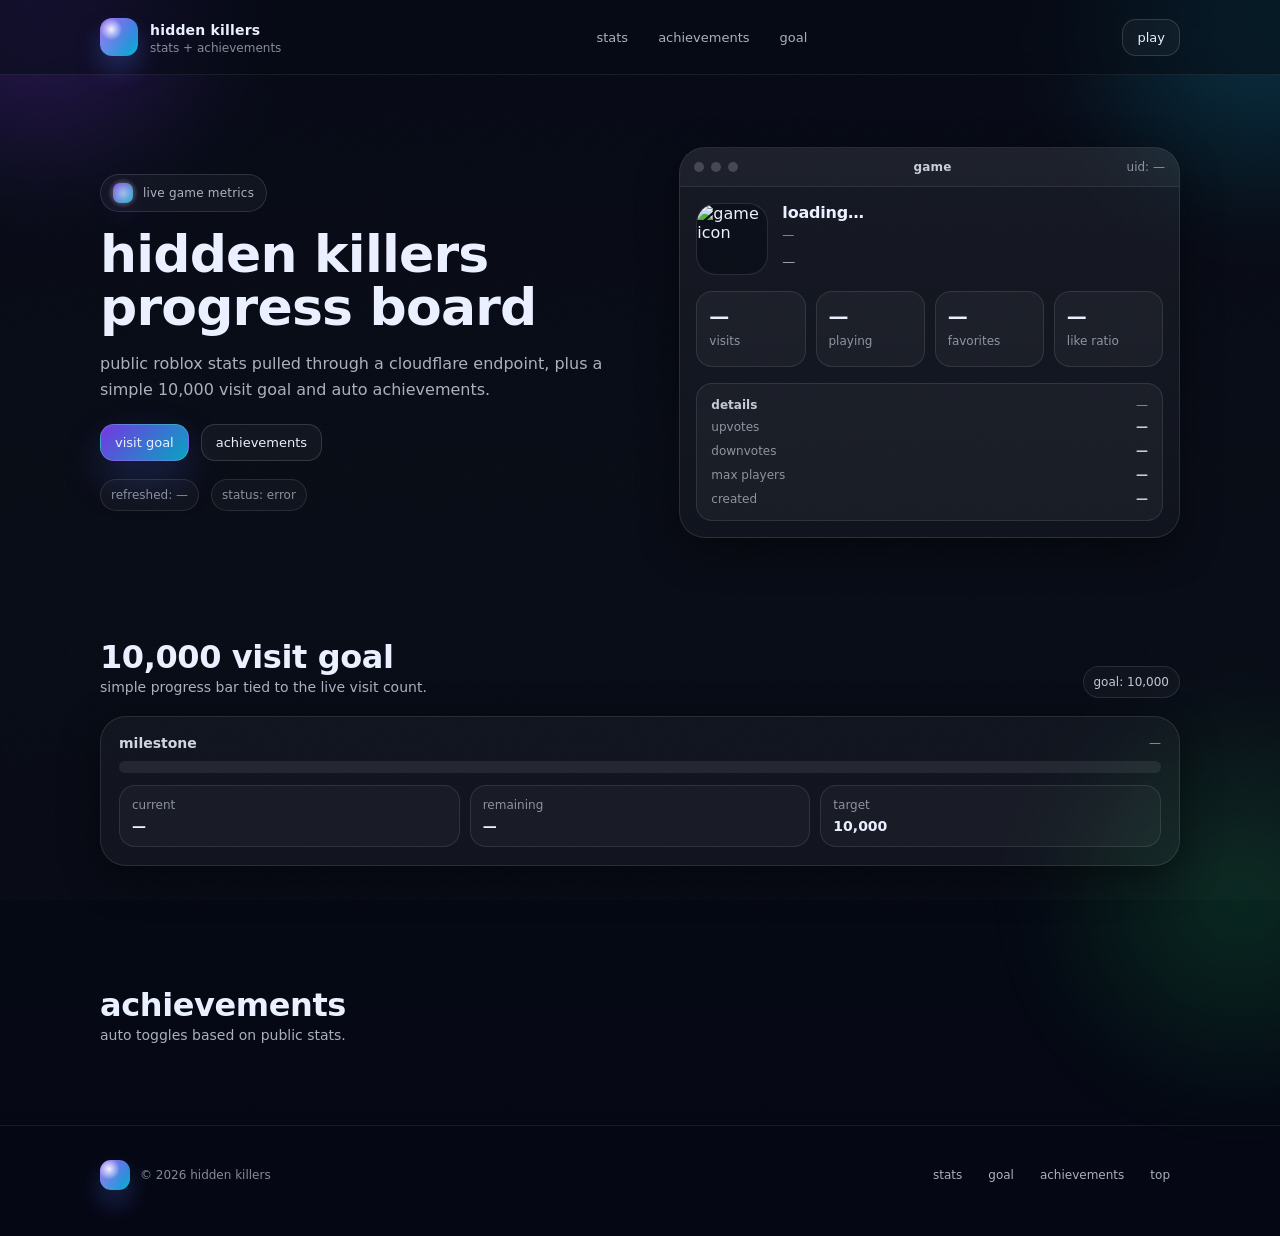
==== commit 88930cd8: "Update index.html" ====
--- a/index.html
+++ b/index.html
@@ -1,13 +1,13 @@
+
 <!doctype html>
 <html lang="en">
 <head>
-  <link rel="stylesheet" href="/styles.css">
-<script src="/app.js" defer></script>
   <meta charset="utf-8" />
   <meta name="viewport" content="width=device-width,initial-scale=1" />
   <meta name="theme-color" content="#0b1220" />
   <title>hidden killers stats</title>
   <link rel="stylesheet" href="./styles.css" />
+  <script src="./app.js" defer></script>
 </head>
 <body>
   <div class="bg">
@@ -30,27 +30,27 @@
       <nav class="links" aria-label="primary">
         <a href="#stats">stats</a>
         <a href="#achievements">achievements</a>
-        <a href="#goals">goals</a>
+        <a href="#goals">goal</a>
       </nav>
 
       <div class="cta">
-        <a class="btn" id="playBtn" target="_blank" rel="noreferrer">play on roblox</a>
+        <a class="btn" id="playBtn" target="_blank" rel="noreferrer">play</a>
       </div>
     </div>
   </header>
 
   <main>
-    <section class="hero">
+    <section class="hero" id="home">
       <div class="wrap heroGrid">
         <div class="heroLeft">
           <div class="badge">
             <span class="spark" aria-hidden="true"></span>
-            live game metrics (auto-refresh)
+            live game metrics
           </div>
 
-          <h1>track progress, show off milestones, and hit goals</h1>
+          <h1>hidden killers progress board</h1>
           <p class="lead">
-            this page pulls public roblox stats and turns them into a clean achievements dashboard. perfect for a status site linked in your game description or discord.
+            public roblox stats pulled through a cloudflare endpoint, plus a simple 10,000 visit goal and auto achievements.
           </p>
 
           <div class="actions">
@@ -59,7 +59,7 @@
           </div>
 
           <div class="meta">
-            <div class="pill" id="lastUpdated">updating…</div>
+            <div class="pill" id="lastUpdated">refreshed: —</div>
             <div class="pill" id="statusPill">status: loading</div>
           </div>
         </div>
@@ -68,7 +68,7 @@
           <div class="panel">
             <div class="panelTop">
               <div class="dots" aria-hidden="true"><i></i><i></i><i></i></div>
-              <div class="panelTitle">game overview</div>
+              <div class="panelTitle">game</div>
               <div class="panelTag" id="universeTag">uid: —</div>
             </div>
 
@@ -104,7 +104,7 @@
 
             <div class="mini">
               <div class="miniHead">
-                <div class="miniTitle">quick signals</div>
+                <div class="miniTitle">details</div>
                 <div class="miniSub" id="updatedAt">—</div>
               </div>
               <div class="rows">
@@ -124,17 +124,17 @@
       <div class="wrap">
         <div class="head">
           <div>
-            <h2>goal tracking</h2>
-            <p>keep one big goal public. this one updates live using your visit count.</p>
+            <h2>10,000 visit goal</h2>
+            <p>simple progress bar tied to the live visit count.</p>
           </div>
           <div class="headRight">
-            <div class="chip" id="goalChip">goal: 10,000 visits</div>
+            <div class="chip" id="goalChip">goal: 10,000</div>
           </div>
         </div>
 
         <div class="goalCard">
           <div class="goalTop">
-            <div class="goalTitle">10,000 visits milestone</div>
+            <div class="goalTitle">milestone</div>
             <div class="goalPct" id="goalPct">—</div>
           </div>
           <div class="bar"><span id="goalBar"></span></div>
@@ -152,7 +152,7 @@
         <div class="head">
           <div>
             <h2>achievements</h2>
-            <p>these are automatically marked complete based on public stats. add your own milestones any time.</p>
+            <p>auto toggles based on public stats.</p>
           </div>
         </div>
 
@@ -168,14 +168,12 @@
         </div>
         <div class="footLinks">
           <a href="#stats">stats</a>
-          <a href="#goals">goals</a>
+          <a href="#goals">goal</a>
           <a href="#achievements">achievements</a>
           <a href="#top">top</a>
         </div>
       </div>
     </footer>
   </main>
-
-  <script src="./app.js"></script>
 </body>
 </html>
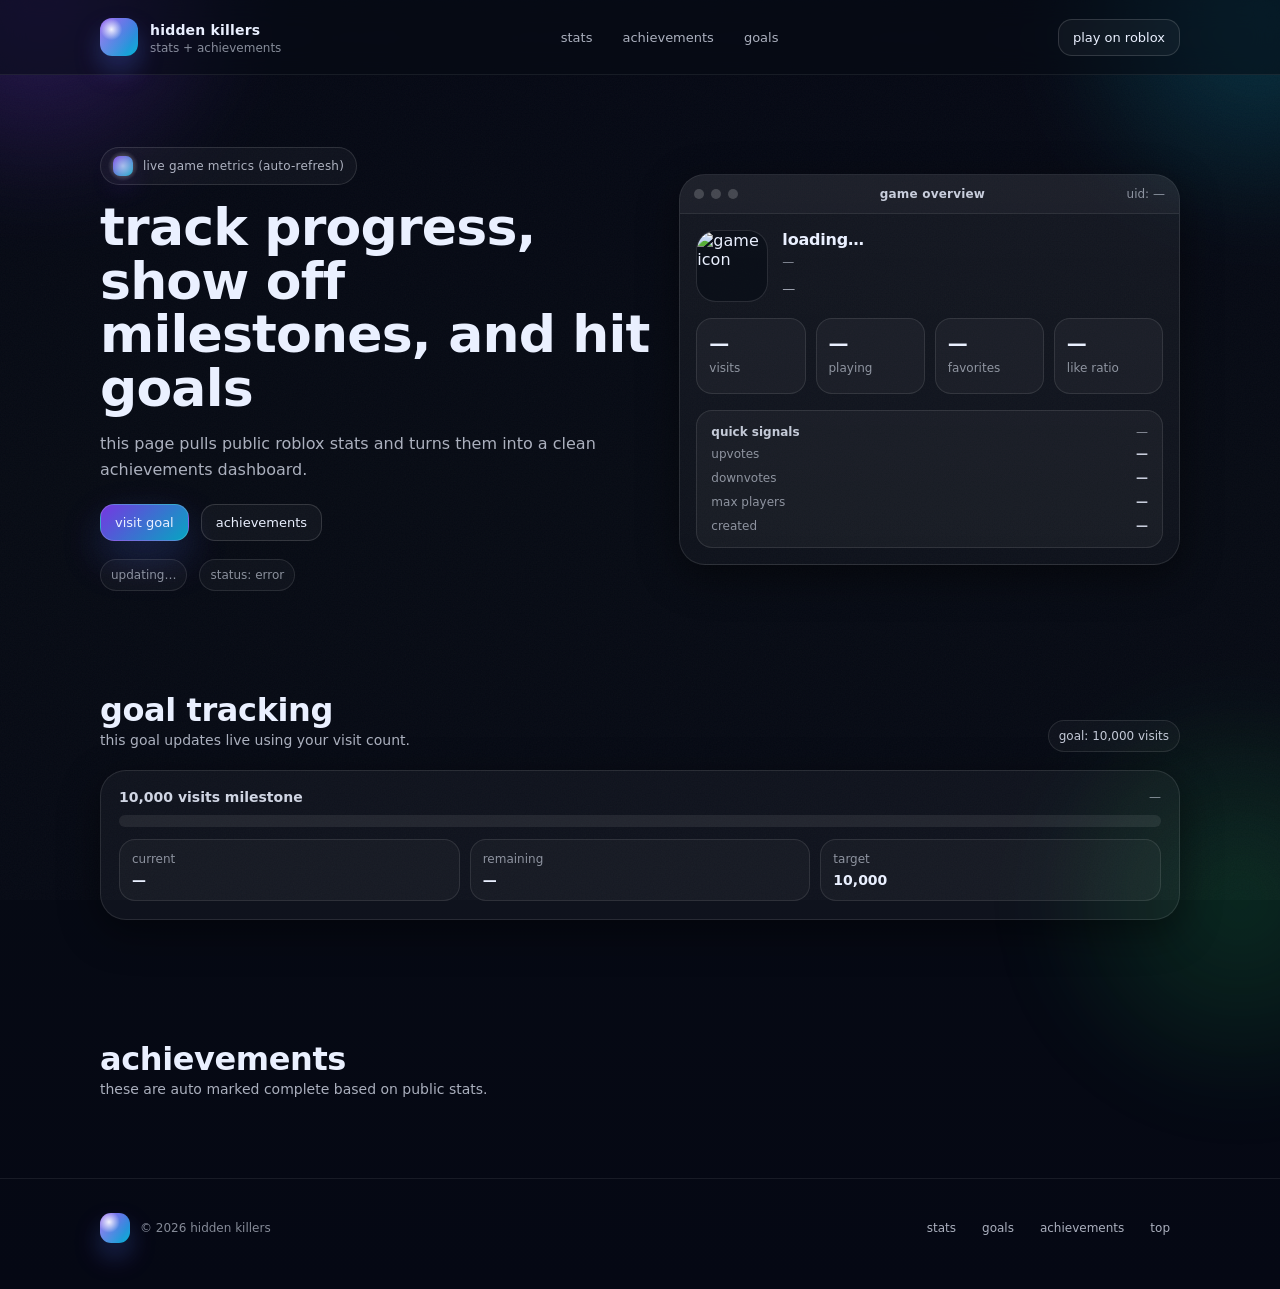
==== commit c6d9ab05: "Add files via upload" ====
--- a/index.html
+++ b/index.html
@@ -1,179 +1,178 @@
-
-<!doctype html>
-<html lang="en">
-<head>
-  <meta charset="utf-8" />
-  <meta name="viewport" content="width=device-width,initial-scale=1" />
-  <meta name="theme-color" content="#0b1220" />
-  <title>hidden killers stats</title>
-  <link rel="stylesheet" href="./styles.css" />
-  <script src="./app.js" defer></script>
-</head>
-<body>
-  <div class="bg">
-    <div class="glow g1"></div>
-    <div class="glow g2"></div>
-    <div class="glow g3"></div>
-    <div class="noise"></div>
-  </div>
-
-  <header class="top" id="top">
-    <div class="wrap nav">
-      <a class="brand" href="#" aria-label="home">
-        <div class="mark" aria-hidden="true"></div>
-        <div class="brandtext">
-          <strong>hidden killers</strong>
-          <span>stats + achievements</span>
-        </div>
-      </a>
-
-      <nav class="links" aria-label="primary">
-        <a href="#stats">stats</a>
-        <a href="#achievements">achievements</a>
-        <a href="#goals">goal</a>
-      </nav>
-
-      <div class="cta">
-        <a class="btn" id="playBtn" target="_blank" rel="noreferrer">play</a>
-      </div>
-    </div>
-  </header>
-
-  <main>
-    <section class="hero" id="home">
-      <div class="wrap heroGrid">
-        <div class="heroLeft">
-          <div class="badge">
-            <span class="spark" aria-hidden="true"></span>
-            live game metrics
-          </div>
-
-          <h1>hidden killers progress board</h1>
-          <p class="lead">
-            public roblox stats pulled through a cloudflare endpoint, plus a simple 10,000 visit goal and auto achievements.
-          </p>
-
-          <div class="actions">
-            <a class="btn primary" href="#goals">visit goal</a>
-            <a class="btn" href="#achievements">achievements</a>
-          </div>
-
-          <div class="meta">
-            <div class="pill" id="lastUpdated">refreshed: —</div>
-            <div class="pill" id="statusPill">status: loading</div>
-          </div>
-        </div>
-
-        <div class="heroRight">
-          <div class="panel">
-            <div class="panelTop">
-              <div class="dots" aria-hidden="true"><i></i><i></i><i></i></div>
-              <div class="panelTitle">game</div>
-              <div class="panelTag" id="universeTag">uid: —</div>
-            </div>
-
-            <div class="gameCard">
-              <div class="gameIconWrap">
-                <img id="gameIcon" class="gameIcon" alt="game icon" />
-              </div>
-              <div class="gameInfo">
-                <div class="gameName" id="gameName">loading…</div>
-                <div class="gameBy" id="gameBy">—</div>
-                <div class="gameDesc" id="gameDesc">—</div>
-              </div>
-            </div>
-
-            <div class="kpis" id="stats">
-              <div class="kpi">
-                <div class="kpiNum" id="visits">—</div>
-                <div class="kpiLbl">visits</div>
-              </div>
-              <div class="kpi">
-                <div class="kpiNum" id="playing">—</div>
-                <div class="kpiLbl">playing</div>
-              </div>
-              <div class="kpi">
-                <div class="kpiNum" id="favorites">—</div>
-                <div class="kpiLbl">favorites</div>
-              </div>
-              <div class="kpi">
-                <div class="kpiNum" id="rating">—</div>
-                <div class="kpiLbl">like ratio</div>
-              </div>
-            </div>
-
-            <div class="mini">
-              <div class="miniHead">
-                <div class="miniTitle">details</div>
-                <div class="miniSub" id="updatedAt">—</div>
-              </div>
-              <div class="rows">
-                <div class="row"><span>upvotes</span><b id="upVotes">—</b></div>
-                <div class="row"><span>downvotes</span><b id="downVotes">—</b></div>
-                <div class="row"><span>max players</span><b id="maxPlayers">—</b></div>
-                <div class="row"><span>created</span><b id="createdAt">—</b></div>
-              </div>
-            </div>
-
-          </div>
-        </div>
-      </div>
-    </section>
-
-    <section class="section" id="goals">
-      <div class="wrap">
-        <div class="head">
-          <div>
-            <h2>10,000 visit goal</h2>
-            <p>simple progress bar tied to the live visit count.</p>
-          </div>
-          <div class="headRight">
-            <div class="chip" id="goalChip">goal: 10,000</div>
-          </div>
-        </div>
-
-        <div class="goalCard">
-          <div class="goalTop">
-            <div class="goalTitle">milestone</div>
-            <div class="goalPct" id="goalPct">—</div>
-          </div>
-          <div class="bar"><span id="goalBar"></span></div>
-          <div class="goalBottom">
-            <div class="goalStat"><span>current</span><b id="goalCurrent">—</b></div>
-            <div class="goalStat"><span>remaining</span><b id="goalRemaining">—</b></div>
-            <div class="goalStat"><span>target</span><b id="goalTarget">10,000</b></div>
-          </div>
-        </div>
-      </div>
-    </section>
-
-    <section class="section" id="achievements">
-      <div class="wrap">
-        <div class="head">
-          <div>
-            <h2>achievements</h2>
-            <p>auto toggles based on public stats.</p>
-          </div>
-        </div>
-
-        <div class="achGrid" id="achGrid"></div>
-      </div>
-    </section>
-
-    <footer class="footer">
-      <div class="wrap foot">
-        <div class="footLeft">
-          <div class="mark sm" aria-hidden="true"></div>
-          <div>© <span id="year"></span> hidden killers</div>
-        </div>
-        <div class="footLinks">
-          <a href="#stats">stats</a>
-          <a href="#goals">goal</a>
-          <a href="#achievements">achievements</a>
-          <a href="#top">top</a>
-        </div>
-      </div>
-    </footer>
-  </main>
-</body>
-</html>
+<!doctype html>
+<html lang="en">
+<head>
+  <meta charset="utf-8" />
+  <meta name="viewport" content="width=device-width,initial-scale=1" />
+  <meta name="theme-color" content="#0b1220" />
+  <title>hidden killers stats</title>
+  <link rel="stylesheet" href="./styles.css" />
+  <script src="./app.js" defer></script>
+</head>
+<body>
+  <div class="bg">
+    <div class="glow g1"></div>
+    <div class="glow g2"></div>
+    <div class="glow g3"></div>
+    <div class="noise"></div>
+  </div>
+
+  <header class="top" id="top">
+    <div class="wrap nav">
+      <a class="brand" href="#" aria-label="home">
+        <div class="mark" aria-hidden="true"></div>
+        <div class="brandtext">
+          <strong>hidden killers</strong>
+          <span>stats + achievements</span>
+        </div>
+      </a>
+
+      <nav class="links" aria-label="primary">
+        <a href="#stats">stats</a>
+        <a href="#achievements">achievements</a>
+        <a href="#goals">goals</a>
+      </nav>
+
+      <div class="cta">
+        <a class="btn" id="playBtn" target="_blank" rel="noreferrer">play on roblox</a>
+      </div>
+    </div>
+  </header>
+
+  <main>
+    <section class="hero">
+      <div class="wrap heroGrid">
+        <div class="heroLeft">
+          <div class="badge">
+            <span class="spark" aria-hidden="true"></span>
+            live game metrics (auto-refresh)
+          </div>
+
+          <h1>track progress, show off milestones, and hit goals</h1>
+          <p class="lead">
+            this page pulls public roblox stats and turns them into a clean achievements dashboard.
+          </p>
+
+          <div class="actions">
+            <a class="btn primary" href="#goals">visit goal</a>
+            <a class="btn" href="#achievements">achievements</a>
+          </div>
+
+          <div class="meta">
+            <div class="pill" id="lastUpdated">updating…</div>
+            <div class="pill" id="statusPill">status: loading</div>
+          </div>
+        </div>
+
+        <div class="heroRight">
+          <div class="panel">
+            <div class="panelTop">
+              <div class="dots" aria-hidden="true"><i></i><i></i><i></i></div>
+              <div class="panelTitle">game overview</div>
+              <div class="panelTag" id="universeTag">uid: —</div>
+            </div>
+
+            <div class="gameCard">
+              <div class="gameIconWrap">
+                <img id="gameIcon" class="gameIcon" alt="game icon" />
+              </div>
+              <div class="gameInfo">
+                <div class="gameName" id="gameName">loading…</div>
+                <div class="gameBy" id="gameBy">—</div>
+                <div class="gameDesc" id="gameDesc">—</div>
+              </div>
+            </div>
+
+            <div class="kpis" id="stats">
+              <div class="kpi">
+                <div class="kpiNum" id="visits">—</div>
+                <div class="kpiLbl">visits</div>
+              </div>
+              <div class="kpi">
+                <div class="kpiNum" id="playing">—</div>
+                <div class="kpiLbl">playing</div>
+              </div>
+              <div class="kpi">
+                <div class="kpiNum" id="favorites">—</div>
+                <div class="kpiLbl">favorites</div>
+              </div>
+              <div class="kpi">
+                <div class="kpiNum" id="rating">—</div>
+                <div class="kpiLbl">like ratio</div>
+              </div>
+            </div>
+
+            <div class="mini">
+              <div class="miniHead">
+                <div class="miniTitle">quick signals</div>
+                <div class="miniSub" id="updatedAt">—</div>
+              </div>
+              <div class="rows">
+                <div class="row"><span>upvotes</span><b id="upVotes">—</b></div>
+                <div class="row"><span>downvotes</span><b id="downVotes">—</b></div>
+                <div class="row"><span>max players</span><b id="maxPlayers">—</b></div>
+                <div class="row"><span>created</span><b id="createdAt">—</b></div>
+              </div>
+            </div>
+
+          </div>
+        </div>
+      </div>
+    </section>
+
+    <section class="section" id="goals">
+      <div class="wrap">
+        <div class="head">
+          <div>
+            <h2>goal tracking</h2>
+            <p>this goal updates live using your visit count.</p>
+          </div>
+          <div class="headRight">
+            <div class="chip" id="goalChip">goal: 10,000 visits</div>
+          </div>
+        </div>
+
+        <div class="goalCard">
+          <div class="goalTop">
+            <div class="goalTitle">10,000 visits milestone</div>
+            <div class="goalPct" id="goalPct">—</div>
+          </div>
+          <div class="bar"><span id="goalBar"></span></div>
+          <div class="goalBottom">
+            <div class="goalStat"><span>current</span><b id="goalCurrent">—</b></div>
+            <div class="goalStat"><span>remaining</span><b id="goalRemaining">—</b></div>
+            <div class="goalStat"><span>target</span><b id="goalTarget">10,000</b></div>
+          </div>
+        </div>
+      </div>
+    </section>
+
+    <section class="section" id="achievements">
+      <div class="wrap">
+        <div class="head">
+          <div>
+            <h2>achievements</h2>
+            <p>these are auto marked complete based on public stats.</p>
+          </div>
+        </div>
+
+        <div class="achGrid" id="achGrid"></div>
+      </div>
+    </section>
+
+    <footer class="footer">
+      <div class="wrap foot">
+        <div class="footLeft">
+          <div class="mark sm" aria-hidden="true"></div>
+          <div>© <span id="year"></span> hidden killers</div>
+        </div>
+        <div class="footLinks">
+          <a href="#stats">stats</a>
+          <a href="#goals">goals</a>
+          <a href="#achievements">achievements</a>
+          <a href="#top">top</a>
+        </div>
+      </div>
+    </footer>
+  </main>
+</body>
+</html>
--- a/styles.css
+++ b/styles.css
@@ -1,321 +1,303 @@
-:root{
-  --bg:#070b14;
-  --panel:rgba(255,255,255,.06);
-  --panel2:rgba(255,255,255,.09);
-  --stroke:rgba(255,255,255,.12);
-  --text:#eaf0ff;
-  --muted:rgba(234,240,255,.72);
-  --muted2:rgba(234,240,255,.56);
-  --brand1:#7c3aed;
-  --brand2:#06b6d4;
-  --brand3:#22c55e;
-  --shadow:0 24px 80px rgba(0,0,0,.55);
-  --shadow2:0 12px 40px rgba(0,0,0,.45);
-  --r:18px;
-  --r2:26px;
-  --max:1120px;
-  --ease:cubic-bezier(.2,.8,.2,1);
-}
-
-*{box-sizing:border-box}
-html{scroll-behavior:smooth}
-body{
-  margin:0;
-  font-family: ui-sans-serif, system-ui, -apple-system, Segoe UI, Roboto, Helvetica, Arial;
-  color:var(--text);
-  background:linear-gradient(180deg, #050814 0%, #070b14 38%, #050814 100%);
-  overflow-x:hidden;
-}
-
-a{color:inherit;text-decoration:none}
-img{max-width:100%;display:block}
-.wrap{max-width:var(--max);margin:0 auto;padding:0 20px}
-
-.bg{position:fixed;inset:0;pointer-events:none;z-index:-1}
-.glow{position:absolute;filter:blur(34px);opacity:.55}
-.glow.g1{width:520px;height:520px;left:-220px;top:-260px;background:radial-gradient(circle, rgba(124,58,237,.55), transparent 60%)}
-.glow.g2{width:520px;height:520px;right:-240px;top:-240px;background:radial-gradient(circle, rgba(6,182,212,.45), transparent 60%)}
-.glow.g3{width:520px;height:520px;right:-220px;bottom:-260px;background:radial-gradient(circle, rgba(34,197,94,.34), transparent 60%)}
-.noise{
-  position:absolute;inset:0;
-  background-image:url("data:image/svg+xml,%3Csvg xmlns='http://www.w3.org/2000/svg' width='180' height='180'%3E%3Cfilter id='n'%3E%3CfeTurbulence type='fractalNoise' baseFrequency='.75' numOctaves='3' stitchTiles='stitch'/%3E%3C/filter%3E%3Crect width='180' height='180' filter='url(%23n)' opacity='.14'/%3E%3C/svg%3E");
-  mix-blend-mode:overlay;
-  opacity:.22;
-}
-
-.top{
-  position:sticky;
-  top:0;
-  z-index:50;
-  backdrop-filter: blur(14px);
-  background:rgba(7,11,20,.55);
-  border-bottom:1px solid rgba(255,255,255,.07);
-  transition:all .35s var(--ease);
-}
-.nav{display:flex;align-items:center;justify-content:space-between;height:74px;gap:14px}
-.brand{display:flex;align-items:center;gap:12px}
-.brandtext strong{font-size:14px;letter-spacing:.2px}
-.brandtext span{display:block;font-size:12px;color:var(--muted2);margin-top:2px}
-
-.mark{
-  width:38px;height:38px;border-radius:12px;
-  background:
-    radial-gradient(18px 18px at 30% 30%, rgba(255,255,255,.9), rgba(255,255,255,.0) 60%),
-    linear-gradient(135deg, var(--brand1), var(--brand2));
-  box-shadow: 0 14px 28px rgba(124,58,237,.22), 0 12px 24px rgba(6,182,212,.14);
-  position:relative;overflow:hidden;
-}
-.mark.sm{width:30px;height:30px;border-radius:11px}
-.mark::after{
-  content:"";
-  position:absolute;inset:-40%;
-  background: linear-gradient(90deg, transparent, rgba(255,255,255,.35), transparent);
-  transform: rotate(25deg) translateX(-30%);
-  animation: sheen 3.6s var(--ease) infinite;
-  opacity:.75;
-}
-@keyframes sheen{
-  0%{transform: rotate(25deg) translateX(-45%);opacity:.0}
-  18%{opacity:.9}
-  42%{opacity:.0;transform: rotate(25deg) translateX(55%)}
-  100%{opacity:.0;transform: rotate(25deg) translateX(55%)}
-}
-
-.links{display:flex;align-items:center;gap:10px}
-.links a{
-  font-size:13px;color:var(--muted);
-  padding:10px 10px;border-radius:12px;
-  transition:all .25s var(--ease);
-}
-.links a:hover{color:var(--text);background:rgba(255,255,255,.06)}
-
-.cta{display:flex;gap:10px;align-items:center}
-.btn{
-  border:1px solid rgba(255,255,255,.14);
-  background:rgba(255,255,255,.04);
-  color:var(--text);
-  padding:10px 14px;
-  border-radius:14px;
-  font-size:13px;
-  cursor:pointer;
-  transition:all .25s var(--ease);
-  display:inline-flex;
-  align-items:center;
-  justify-content:center;
-  gap:10px;
-  user-select:none;
-}
-.btn:hover{transform:translateY(-1px);background:rgba(255,255,255,.07);border-color:rgba(255,255,255,.2)}
-.btn:active{transform:translateY(0px) scale(.99)}
-.btn.primary{
-  background:linear-gradient(135deg, rgba(124,58,237,.95), rgba(6,182,212,.9));
-  border-color:rgba(255,255,255,.16);
-  box-shadow:0 18px 44px rgba(124,58,237,.18), 0 16px 40px rgba(6,182,212,.12);
-}
-
-.hero{padding:72px 0 40px}
-.heroGrid{display:grid;grid-template-columns:1.05fr .95fr;gap:26px;align-items:center}
-.badge{
-  display:inline-flex;align-items:center;gap:10px;
-  padding:8px 12px;border:1px solid rgba(255,255,255,.12);
-  background:rgba(255,255,255,.04);
-  border-radius:999px;color:var(--muted);
-  font-size:12px;letter-spacing:.2px;width:max-content;
-}
-.spark{
-  width:20px;height:20px;border-radius:7px;
-  background:linear-gradient(135deg, rgba(124,58,237,.95), rgba(6,182,212,.9));
-  position:relative;box-shadow:0 12px 24px rgba(124,58,237,.16);
-}
-.spark::after{
-  content:"";
-  position:absolute;inset:-40%;
-  background:radial-gradient(circle, rgba(255,255,255,.55), transparent 60%);
-  animation:pulse 2.4s var(--ease) infinite;
-}
-@keyframes pulse{
-  0%,100%{transform:scale(.82);opacity:.55}
-  50%{transform:scale(1.05);opacity:.95}
-}
-h1{
-  margin:16px 0 14px;
-  font-size: clamp(34px, 4.4vw, 52px);
-  line-height:1.03;
-  letter-spacing:-.8px;
-}
-.lead{color:var(--muted);font-size:16px;line-height:1.6;max-width:58ch}
-.actions{display:flex;gap:12px;margin-top:22px;flex-wrap:wrap}
-.meta{display:flex;gap:12px;margin-top:18px;flex-wrap:wrap}
-.pill{
-  display:flex;align-items:center;gap:10px;
-  padding:8px 10px;border-radius:999px;
-  border:1px solid rgba(255,255,255,.1);
-  background:rgba(255,255,255,.03);
-  color:var(--muted2);font-size:12px;
-}
-
-.panel{
-  border:1px solid rgba(255,255,255,.10);
-  background:linear-gradient(180deg, rgba(255,255,255,.06), rgba(255,255,255,.03));
-  border-radius:var(--r2);
-  box-shadow:var(--shadow2);
-  overflow:hidden;
-}
-.panelTop{
-  display:flex;align-items:center;justify-content:space-between;
-  padding:12px 14px;
-  border-bottom:1px solid rgba(255,255,255,.08);
-  background:rgba(255,255,255,.03);
-}
-.dots{display:flex;gap:7px;align-items:center}
-.dots i{width:10px;height:10px;border-radius:999px;display:block;background:rgba(255,255,255,.18)}
-.panelTitle{font-size:12px;color:rgba(234,240,255,.84);font-weight:650;letter-spacing:.2px}
-.panelTag{font-size:12px;color:rgba(234,240,255,.55)}
-
-.gameCard{display:flex;gap:14px;padding:16px}
-.gameIconWrap{
-  width:72px;height:72px;border-radius:20px;
-  background:rgba(7,11,20,.55);
-  border:1px solid rgba(255,255,255,.12);
-  overflow:hidden;flex:0 0 auto;
-}
-.gameIcon{width:100%;height:100%;object-fit:cover}
-.gameInfo{min-width:0}
-.gameName{font-size:16px;font-weight:720;letter-spacing:-.2px}
-.gameBy{margin-top:6px;color:var(--muted2);font-size:12px}
-.gameDesc{margin-top:10px;color:var(--muted);font-size:13px;line-height:1.55;display:-webkit-box;line-clamp:4;-webkit-line-clamp:4;-webkit-box-orient:vertical;overflow:hidden}
-
-.kpis{
-  display:grid;
-  grid-template-columns: repeat(4, 1fr);
-  gap:10px;
-  padding:0 16px 16px;
-}
-.kpi{
-  border:1px solid rgba(255,255,255,.1);
-  background:rgba(255,255,255,.04);
-  border-radius:16px;
-  padding:12px;
-  min-height:76px;
-  transition:transform .35s var(--ease), background .35s var(--ease), border-color .35s var(--ease);
-}
-.kpi:hover{transform:translateY(-3px);background:rgba(255,255,255,.06);border-color:rgba(255,255,255,.16)}
-.kpiNum{font-size:20px;font-weight:780;letter-spacing:-.4px}
-.kpiLbl{margin-top:6px;color:var(--muted2);font-size:12px}
-
-.mini{
-  margin:0 16px 16px;
-  border:1px solid rgba(255,255,255,.1);
-  background:rgba(255,255,255,.04);
-  border-radius:16px;
-  padding:14px;
-}
-.miniHead{display:flex;align-items:center;justify-content:space-between;gap:12px;margin-bottom:8px}
-.miniTitle{font-size:12px;font-weight:700;color:rgba(234,240,255,.82)}
-.miniSub{font-size:12px;color:var(--muted2)}
-.rows{display:grid;gap:10px}
-.row{display:flex;align-items:center;justify-content:space-between;color:rgba(234,240,255,.84);font-size:12px}
-.row span{color:var(--muted2)}
-
-.section{padding:60px 0}
-.head{display:flex;align-items:flex-end;justify-content:space-between;gap:20px;margin-bottom:18px}
-.head h2{margin:0;font-size: clamp(22px, 3vw, 32px);letter-spacing:-.4px}
-.head p{margin:0;color:var(--muted);max-width:60ch;line-height:1.6;font-size:14px}
-.headRight{display:flex;gap:10px;align-items:center}
-.chip{
-  display:inline-flex;align-items:center;gap:8px;
-  font-size:12px;color:rgba(234,240,255,.82);
-  padding:8px 10px;border-radius:999px;
-  border:1px solid rgba(255,255,255,.1);
-  background:rgba(255,255,255,.03);
-}
-
-.goalCard{
-  border:1px solid rgba(255,255,255,.1);
-  background:rgba(255,255,255,.04);
-  border-radius:var(--r2);
-  padding:18px;
-  box-shadow:var(--shadow2);
-}
-.goalTop{display:flex;align-items:center;justify-content:space-between;gap:14px;margin-bottom:10px}
-.goalTitle{font-size:14px;font-weight:720;color:rgba(234,240,255,.88)}
-.goalPct{font-size:12px;color:var(--muted2)}
-.bar{
-  height:12px;border-radius:999px;
-  background:rgba(255,255,255,.08);
-  overflow:hidden;
-}
-.bar span{
-  display:block;height:100%;
-  width:0%;
-  border-radius:999px;
-  background:linear-gradient(90deg, rgba(124,58,237,.9), rgba(6,182,212,.85), rgba(34,197,94,.75));
-  transition:width 1.1s var(--ease);
-  box-shadow:0 12px 30px rgba(124,58,237,.14);
-}
-.goalBottom{
-  display:grid;
-  grid-template-columns: repeat(3, 1fr);
-  gap:10px;
-  margin-top:12px;
-}
-.goalStat{
-  border:1px solid rgba(255,255,255,.1);
-  background:rgba(255,255,255,.03);
-  border-radius:16px;
-  padding:12px;
-}
-.goalStat span{display:block;color:var(--muted2);font-size:12px}
-.goalStat b{display:block;margin-top:6px;font-size:14px}
-
-.achGrid{
-  display:grid;
-  grid-template-columns: repeat(3, 1fr);
-  gap:12px;
-}
-.ach{
-  border:1px solid rgba(255,255,255,.1);
-  background:rgba(255,255,255,.04);
-  border-radius:var(--r);
-  padding:16px;
-  box-shadow:0 18px 60px rgba(0,0,0,.18);
-  transition:transform .35s var(--ease), background .35s var(--ease), border-color .35s var(--ease);
-}
-.ach:hover{transform:translateY(-4px);background:rgba(255,255,255,.06);border-color:rgba(255,255,255,.16)}
-.achTop{display:flex;align-items:flex-start;justify-content:space-between;gap:12px}
-.achTitle{font-size:13px;font-weight:720;color:rgba(234,240,255,.9)}
-.achState{
-  font-size:12px;
-  padding:7px 10px;border-radius:999px;
-  border:1px solid rgba(255,255,255,.12);
-  background:rgba(255,255,255,.03);
-  color:var(--muted2);
-}
-.achState.on{
-  border-color:rgba(34,197,94,.28);
-  background:rgba(34,197,94,.12);
-  color:rgba(234,240,255,.86);
-}
-.achDesc{margin-top:10px;color:var(--muted);font-size:13px;line-height:1.6}
-.achReq{margin-top:12px;color:var(--muted2);font-size:12px}
-
-.footer{padding:34px 0 46px;border-top:1px solid rgba(255,255,255,.08);color:var(--muted2);font-size:12px}
-.foot{display:flex;align-items:center;justify-content:space-between;gap:18px;flex-wrap:wrap}
-.footLeft{display:flex;align-items:center;gap:10px}
-.footLinks{display:flex;gap:6px;flex-wrap:wrap}
-.footLinks a{color:var(--muted);padding:8px 10px;border-radius:12px}
-.footLinks a:hover{background:rgba(255,255,255,.06);color:rgba(234,240,255,.86)}
-
-@media (max-width: 980px){
-  .heroGrid{grid-template-columns:1fr}
-  .kpis{grid-template-columns:1fr 1fr}
-  .achGrid{grid-template-columns:1fr}
-  .links{display:none}
-  .goalBottom{grid-template-columns:1fr}
-}
-
-@media (prefers-reduced-motion: reduce){
-  html{scroll-behavior:auto}
-  .mark::after,.spark::after{animation:none}
-  .btn:hover,.kpi:hover,.ach:hover{transform:none}
-}
+:root{
+  --bg:#070b14;
+  --panel:rgba(255,255,255,.06);
+  --panel2:rgba(255,255,255,.09);
+  --stroke:rgba(255,255,255,.12);
+  --text:#eaf0ff;
+  --muted:rgba(234,240,255,.72);
+  --muted2:rgba(234,240,255,.56);
+  --brand1:#7c3aed;
+  --brand2:#06b6d4;
+  --brand3:#22c55e;
+  --shadow:0 24px 80px rgba(0,0,0,.55);
+  --shadow2:0 12px 40px rgba(0,0,0,.45);
+  --r:18px;
+  --r2:26px;
+  --max:1120px;
+  --ease:cubic-bezier(.2,.8,.2,1);
+}
+*{box-sizing:border-box}
+html{scroll-behavior:smooth}
+body{
+  margin:0;
+  font-family: ui-sans-serif, system-ui, -apple-system, Segoe UI, Roboto, Helvetica, Arial;
+  color:var(--text);
+  background:linear-gradient(180deg, #050814 0%, #070b14 38%, #050814 100%);
+  overflow-x:hidden;
+}
+a{color:inherit;text-decoration:none}
+img{max-width:100%;display:block}
+.wrap{max-width:var(--max);margin:0 auto;padding:0 20px}
+.bg{position:fixed;inset:0;pointer-events:none;z-index:-1}
+.glow{position:absolute;filter:blur(34px);opacity:.55}
+.glow.g1{width:520px;height:520px;left:-220px;top:-260px;background:radial-gradient(circle, rgba(124,58,237,.55), transparent 60%)}
+.glow.g2{width:520px;height:520px;right:-240px;top:-240px;background:radial-gradient(circle, rgba(6,182,212,.45), transparent 60%)}
+.glow.g3{width:520px;height:520px;right:-220px;bottom:-260px;background:radial-gradient(circle, rgba(34,197,94,.34), transparent 60%)}
+.noise{
+  position:absolute;inset:0;
+  background-image:url("data:image/svg+xml,%3Csvg xmlns='http://www.w3.org/2000/svg' width='180' height='180'%3E%3Cfilter id='n'%3E%3CfeTurbulence type='fractalNoise' baseFrequency='.75' numOctaves='3' stitchTiles='stitch'/%3E%3C/filter%3E%3Crect width='180' height='180' filter='url(%23n)' opacity='.14'/%3E%3C/svg%3E");
+  mix-blend-mode:overlay;
+  opacity:.22;
+}
+.top{
+  position:sticky;
+  top:0;
+  z-index:50;
+  backdrop-filter: blur(14px);
+  background:rgba(7,11,20,.55);
+  border-bottom:1px solid rgba(255,255,255,.07);
+  transition:all .35s var(--ease);
+}
+.nav{display:flex;align-items:center;justify-content:space-between;height:74px;gap:14px}
+.brand{display:flex;align-items:center;gap:12px}
+.brandtext strong{font-size:14px;letter-spacing:.2px}
+.brandtext span{display:block;font-size:12px;color:var(--muted2);margin-top:2px}
+.mark{
+  width:38px;height:38px;border-radius:12px;
+  background:
+    radial-gradient(18px 18px at 30% 30%, rgba(255,255,255,.9), rgba(255,255,255,.0) 60%),
+    linear-gradient(135deg, var(--brand1), var(--brand2));
+  box-shadow: 0 14px 28px rgba(124,58,237,.22), 0 12px 24px rgba(6,182,212,.14);
+  position:relative;overflow:hidden;
+}
+.mark.sm{width:30px;height:30px;border-radius:11px}
+.mark::after{
+  content:"";
+  position:absolute;inset:-40%;
+  background: linear-gradient(90deg, transparent, rgba(255,255,255,.35), transparent);
+  transform: rotate(25deg) translateX(-30%);
+  animation: sheen 3.6s var(--ease) infinite;
+  opacity:.75;
+}
+@keyframes sheen{
+  0%{transform: rotate(25deg) translateX(-45%);opacity:.0}
+  18%{opacity:.9}
+  42%{opacity:.0;transform: rotate(25deg) translateX(55%)}
+  100%{opacity:.0;transform: rotate(25deg) translateX(55%)}
+}
+.links{display:flex;align-items:center;gap:10px}
+.links a{
+  font-size:13px;color:var(--muted);
+  padding:10px 10px;border-radius:12px;
+  transition:all .25s var(--ease);
+}
+.links a:hover{color:var(--text);background:rgba(255,255,255,.06)}
+.cta{display:flex;gap:10px;align-items:center}
+.btn{
+  border:1px solid rgba(255,255,255,.14);
+  background:rgba(255,255,255,.04);
+  color:var(--text);
+  padding:10px 14px;
+  border-radius:14px;
+  font-size:13px;
+  cursor:pointer;
+  transition:all .25s var(--ease);
+  display:inline-flex;
+  align-items:center;
+  justify-content:center;
+  gap:10px;
+  user-select:none;
+}
+.btn:hover{transform:translateY(-1px);background:rgba(255,255,255,.07);border-color:rgba(255,255,255,.2)}
+.btn:active{transform:translateY(0px) scale(.99)}
+.btn.primary{
+  background:linear-gradient(135deg, rgba(124,58,237,.95), rgba(6,182,212,.9));
+  border-color:rgba(255,255,255,.16);
+  box-shadow:0 18px 44px rgba(124,58,237,.18), 0 16px 40px rgba(6,182,212,.12);
+}
+.hero{padding:72px 0 40px}
+.heroGrid{display:grid;grid-template-columns:1.05fr .95fr;gap:26px;align-items:center}
+.badge{
+  display:inline-flex;align-items:center;gap:10px;
+  padding:8px 12px;border:1px solid rgba(255,255,255,.12);
+  background:rgba(255,255,255,.04);
+  border-radius:999px;color:var(--muted);
+  font-size:12px;letter-spacing:.2px;width:max-content;
+}
+.spark{
+  width:20px;height:20px;border-radius:7px;
+  background:linear-gradient(135deg, rgba(124,58,237,.95), rgba(6,182,212,.9));
+  position:relative;box-shadow:0 12px 24px rgba(124,58,237,.16);
+}
+.spark::after{
+  content:"";
+  position:absolute;inset:-40%;
+  background:radial-gradient(circle, rgba(255,255,255,.55), transparent 60%);
+  animation:pulse 2.4s var(--ease) infinite;
+}
+@keyframes pulse{
+  0%,100%{transform:scale(.82);opacity:.55}
+  50%{transform:scale(1.05);opacity:.95}
+}
+h1{
+  margin:16px 0 14px;
+  font-size: clamp(34px, 4.4vw, 52px);
+  line-height:1.03;
+  letter-spacing:-.8px;
+}
+.lead{color:var(--muted);font-size:16px;line-height:1.6;max-width:58ch}
+.actions{display:flex;gap:12px;margin-top:22px;flex-wrap:wrap}
+.meta{display:flex;gap:12px;margin-top:18px;flex-wrap:wrap}
+.pill{
+  display:flex;align-items:center;gap:10px;
+  padding:8px 10px;border-radius:999px;
+  border:1px solid rgba(255,255,255,.1);
+  background:rgba(255,255,255,.03);
+  color:var(--muted2);font-size:12px;
+}
+.panel{
+  border:1px solid rgba(255,255,255,.10);
+  background:linear-gradient(180deg, rgba(255,255,255,.06), rgba(255,255,255,.03));
+  border-radius:var(--r2);
+  box-shadow:var(--shadow2);
+  overflow:hidden;
+}
+.panelTop{
+  display:flex;align-items:center;justify-content:space-between;
+  padding:12px 14px;
+  border-bottom:1px solid rgba(255,255,255,.08);
+  background:rgba(255,255,255,.03);
+}
+.dots{display:flex;gap:7px;align-items:center}
+.dots i{width:10px;height:10px;border-radius:999px;display:block;background:rgba(255,255,255,.18)}
+.panelTitle{font-size:12px;color:rgba(234,240,255,.84);font-weight:650;letter-spacing:.2px}
+.panelTag{font-size:12px;color:rgba(234,240,255,.55)}
+.gameCard{display:flex;gap:14px;padding:16px}
+.gameIconWrap{
+  width:72px;height:72px;border-radius:20px;
+  background:rgba(7,11,20,.55);
+  border:1px solid rgba(255,255,255,.12);
+  overflow:hidden;flex:0 0 auto;
+}
+.gameIcon{width:100%;height:100%;object-fit:cover}
+.gameInfo{min-width:0}
+.gameName{font-size:16px;font-weight:720;letter-spacing:-.2px}
+.gameBy{margin-top:6px;color:var(--muted2);font-size:12px}
+.gameDesc{margin-top:10px;color:var(--muted);font-size:13px;line-height:1.55;display:-webkit-box;-webkit-line-clamp:4;-webkit-box-orient:vertical;overflow:hidden}
+.kpis{
+  display:grid;
+  grid-template-columns: repeat(4, 1fr);
+  gap:10px;
+  padding:0 16px 16px;
+}
+.kpi{
+  border:1px solid rgba(255,255,255,.1);
+  background:rgba(255,255,255,.04);
+  border-radius:16px;
+  padding:12px;
+  min-height:76px;
+  transition:transform .35s var(--ease), background .35s var(--ease), border-color .35s var(--ease);
+}
+.kpi:hover{transform:translateY(-3px);background:rgba(255,255,255,.06);border-color:rgba(255,255,255,.16)}
+.kpiNum{font-size:20px;font-weight:780;letter-spacing:-.4px}
+.kpiLbl{margin-top:6px;color:var(--muted2);font-size:12px}
+.mini{
+  margin:0 16px 16px;
+  border:1px solid rgba(255,255,255,.1);
+  background:rgba(255,255,255,.04);
+  border-radius:16px;
+  padding:14px;
+}
+.miniHead{display:flex;align-items:center;justify-content:space-between;gap:12px;margin-bottom:8px}
+.miniTitle{font-size:12px;font-weight:700;color:rgba(234,240,255,.82)}
+.miniSub{font-size:12px;color:var(--muted2)}
+.rows{display:grid;gap:10px}
+.row{display:flex;align-items:center;justify-content:space-between;color:rgba(234,240,255,.84);font-size:12px}
+.row span{color:var(--muted2)}
+.section{padding:60px 0}
+.head{display:flex;align-items:flex-end;justify-content:space-between;gap:20px;margin-bottom:18px}
+.head h2{margin:0;font-size: clamp(22px, 3vw, 32px);letter-spacing:-.4px}
+.head p{margin:0;color:var(--muted);max-width:60ch;line-height:1.6;font-size:14px}
+.headRight{display:flex;gap:10px;align-items:center}
+.chip{
+  display:inline-flex;align-items:center;gap:8px;
+  font-size:12px;color:rgba(234,240,255,.82);
+  padding:8px 10px;border-radius:999px;
+  border:1px solid rgba(255,255,255,.1);
+  background:rgba(255,255,255,.03);
+}
+.goalCard{
+  border:1px solid rgba(255,255,255,.1);
+  background:rgba(255,255,255,.04);
+  border-radius:var(--r2);
+  padding:18px;
+  box-shadow:var(--shadow2);
+}
+.goalTop{display:flex;align-items:center;justify-content:space-between;gap:14px;margin-bottom:10px}
+.goalTitle{font-size:14px;font-weight:720;color:rgba(234,240,255,.88)}
+.goalPct{font-size:12px;color:var(--muted2)}
+.bar{
+  height:12px;border-radius:999px;
+  background:rgba(255,255,255,.08);
+  overflow:hidden;
+}
+.bar span{
+  display:block;height:100%;
+  width:0%;
+  border-radius:999px;
+  background:linear-gradient(90deg, rgba(124,58,237,.9), rgba(6,182,212,.85), rgba(34,197,94,.75));
+  transition:width 1.1s var(--ease);
+  box-shadow:0 12px 30px rgba(124,58,237,.14);
+}
+.goalBottom{
+  display:grid;
+  grid-template-columns: repeat(3, 1fr);
+  gap:10px;
+  margin-top:12px;
+}
+.goalStat{
+  border:1px solid rgba(255,255,255,.1);
+  background:rgba(255,255,255,.03);
+  border-radius:16px;
+  padding:12px;
+}
+.goalStat span{display:block;color:var(--muted2);font-size:12px}
+.goalStat b{display:block;margin-top:6px;font-size:14px}
+.achGrid{
+  display:grid;
+  grid-template-columns: repeat(3, 1fr);
+  gap:12px;
+}
+.ach{
+  border:1px solid rgba(255,255,255,.1);
+  background:rgba(255,255,255,.04);
+  border-radius:var(--r);
+  padding:16px;
+  box-shadow:0 18px 60px rgba(0,0,0,.18);
+  transition:transform .35s var(--ease), background .35s var(--ease), border-color .35s var(--ease);
+}
+.ach:hover{transform:translateY(-4px);background:rgba(255,255,255,.06);border-color:rgba(255,255,255,.16)}
+.achTop{display:flex;align-items:flex-start;justify-content:space-between;gap:12px}
+.achTitle{font-size:13px;font-weight:720;color:rgba(234,240,255,.9)}
+.achState{
+  font-size:12px;
+  padding:7px 10px;border-radius:999px;
+  border:1px solid rgba(255,255,255,.12);
+  background:rgba(255,255,255,.03);
+  color:var(--muted2);
+}
+.achState.on{
+  border-color:rgba(34,197,94,.28);
+  background:rgba(34,197,94,.12);
+  color:rgba(234,240,255,.86);
+}
+.achDesc{margin-top:10px;color:var(--muted);font-size:13px;line-height:1.6}
+.achReq{margin-top:12px;color:var(--muted2);font-size:12px}
+.footer{padding:34px 0 46px;border-top:1px solid rgba(255,255,255,.08);color:var(--muted2);font-size:12px}
+.foot{display:flex;align-items:center;justify-content:space-between;gap:18px;flex-wrap:wrap}
+.footLeft{display:flex;align-items:center;gap:10px}
+.footLinks{display:flex;gap:6px;flex-wrap:wrap}
+.footLinks a{color:var(--muted);padding:8px 10px;border-radius:12px}
+.footLinks a:hover{background:rgba(255,255,255,.06);color:rgba(234,240,255,.86)}
+@media (max-width: 980px){
+  .heroGrid{grid-template-columns:1fr}
+  .kpis{grid-template-columns:1fr 1fr}
+  .achGrid{grid-template-columns:1fr}
+  .links{display:none}
+  .goalBottom{grid-template-columns:1fr}
+}
+@media (prefers-reduced-motion: reduce){
+  html{scroll-behavior:auto}
+  .mark::after,.spark::after{animation:none}
+  .btn:hover,.kpi:hover,.ach:hover{transform:none}
+}
